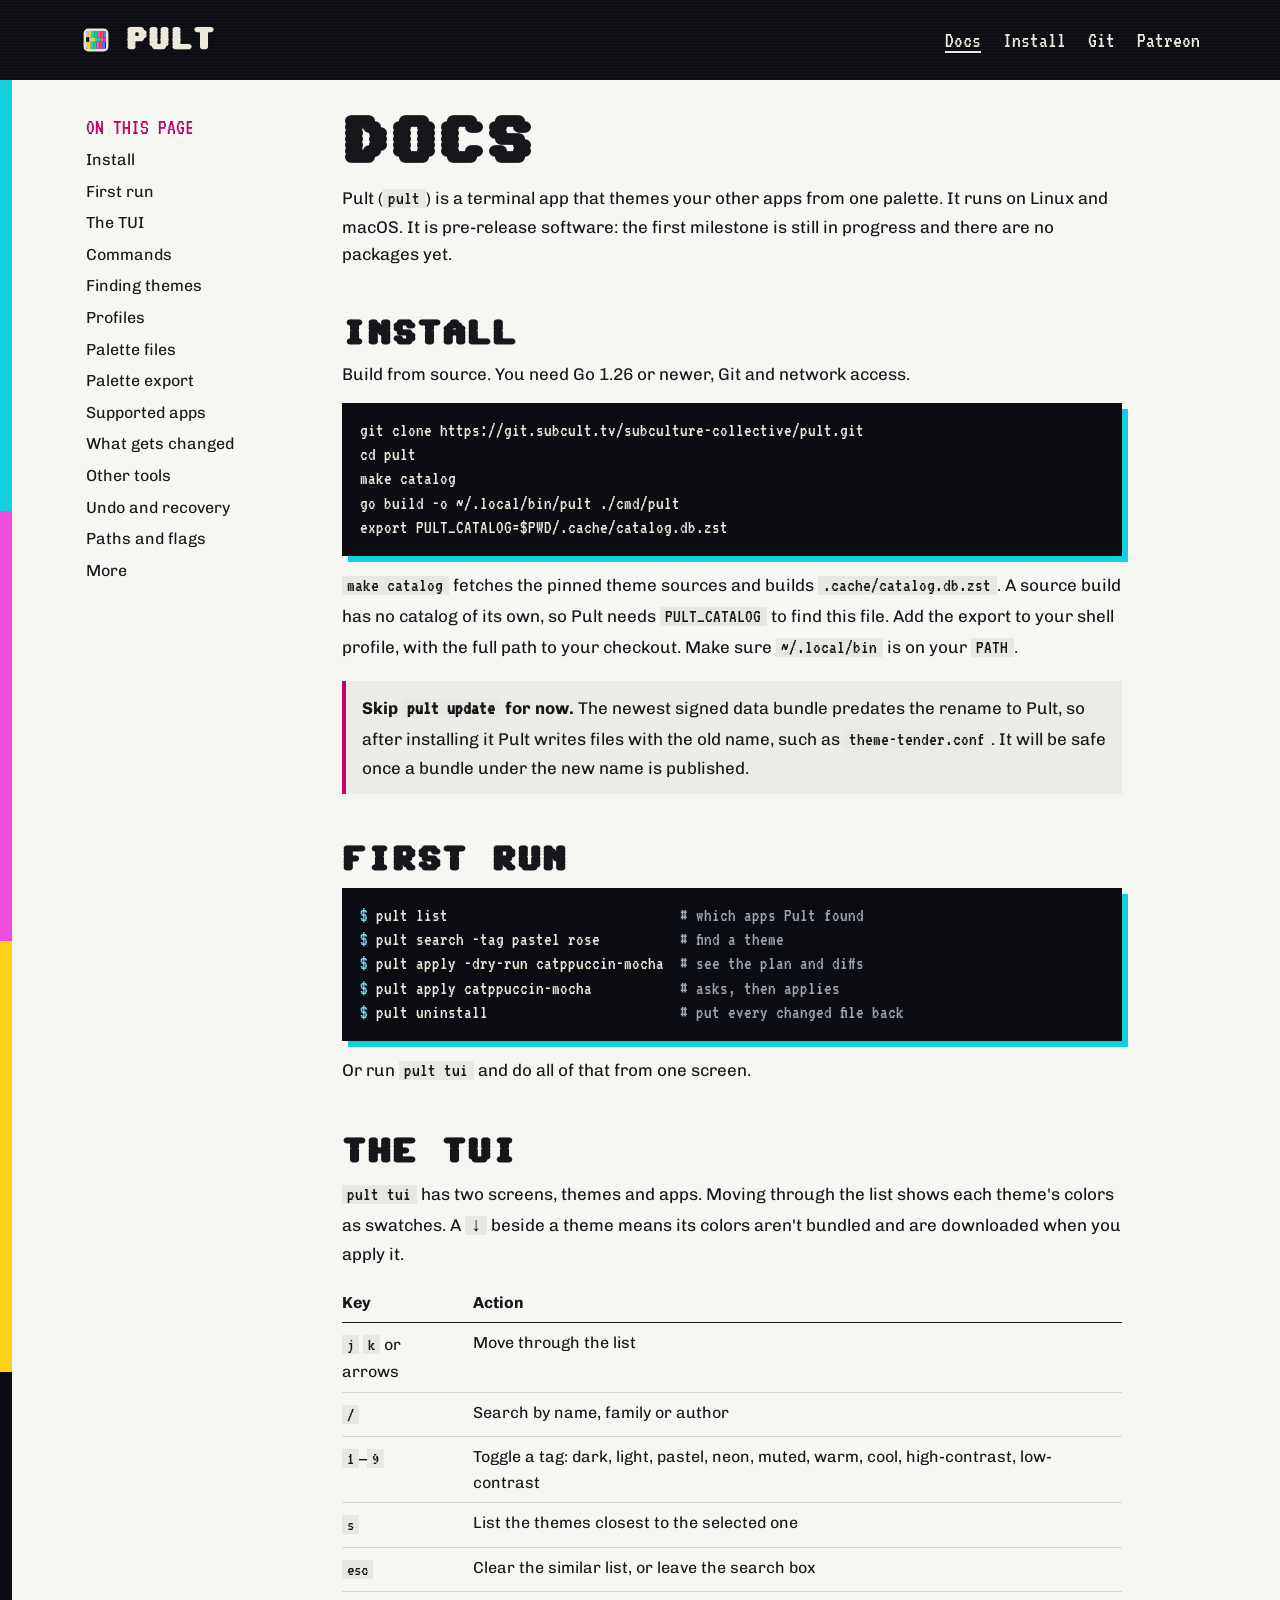
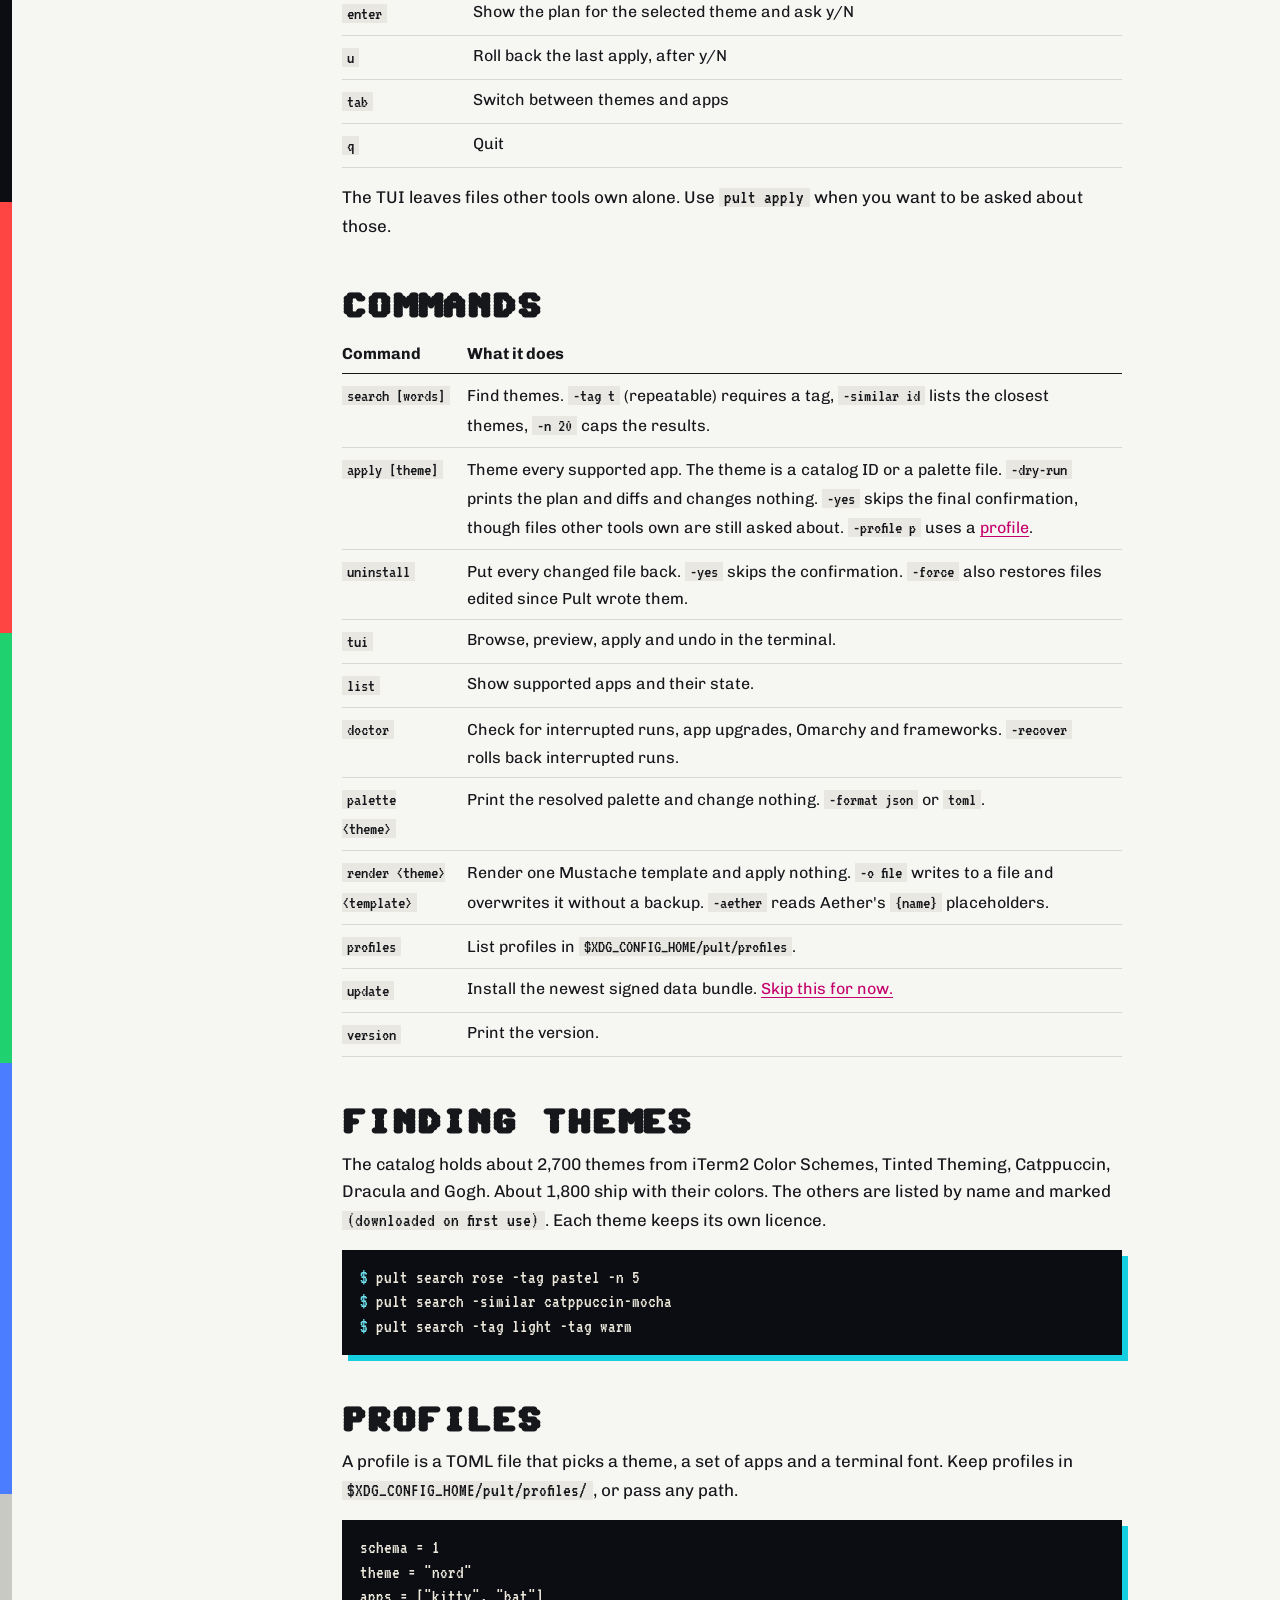
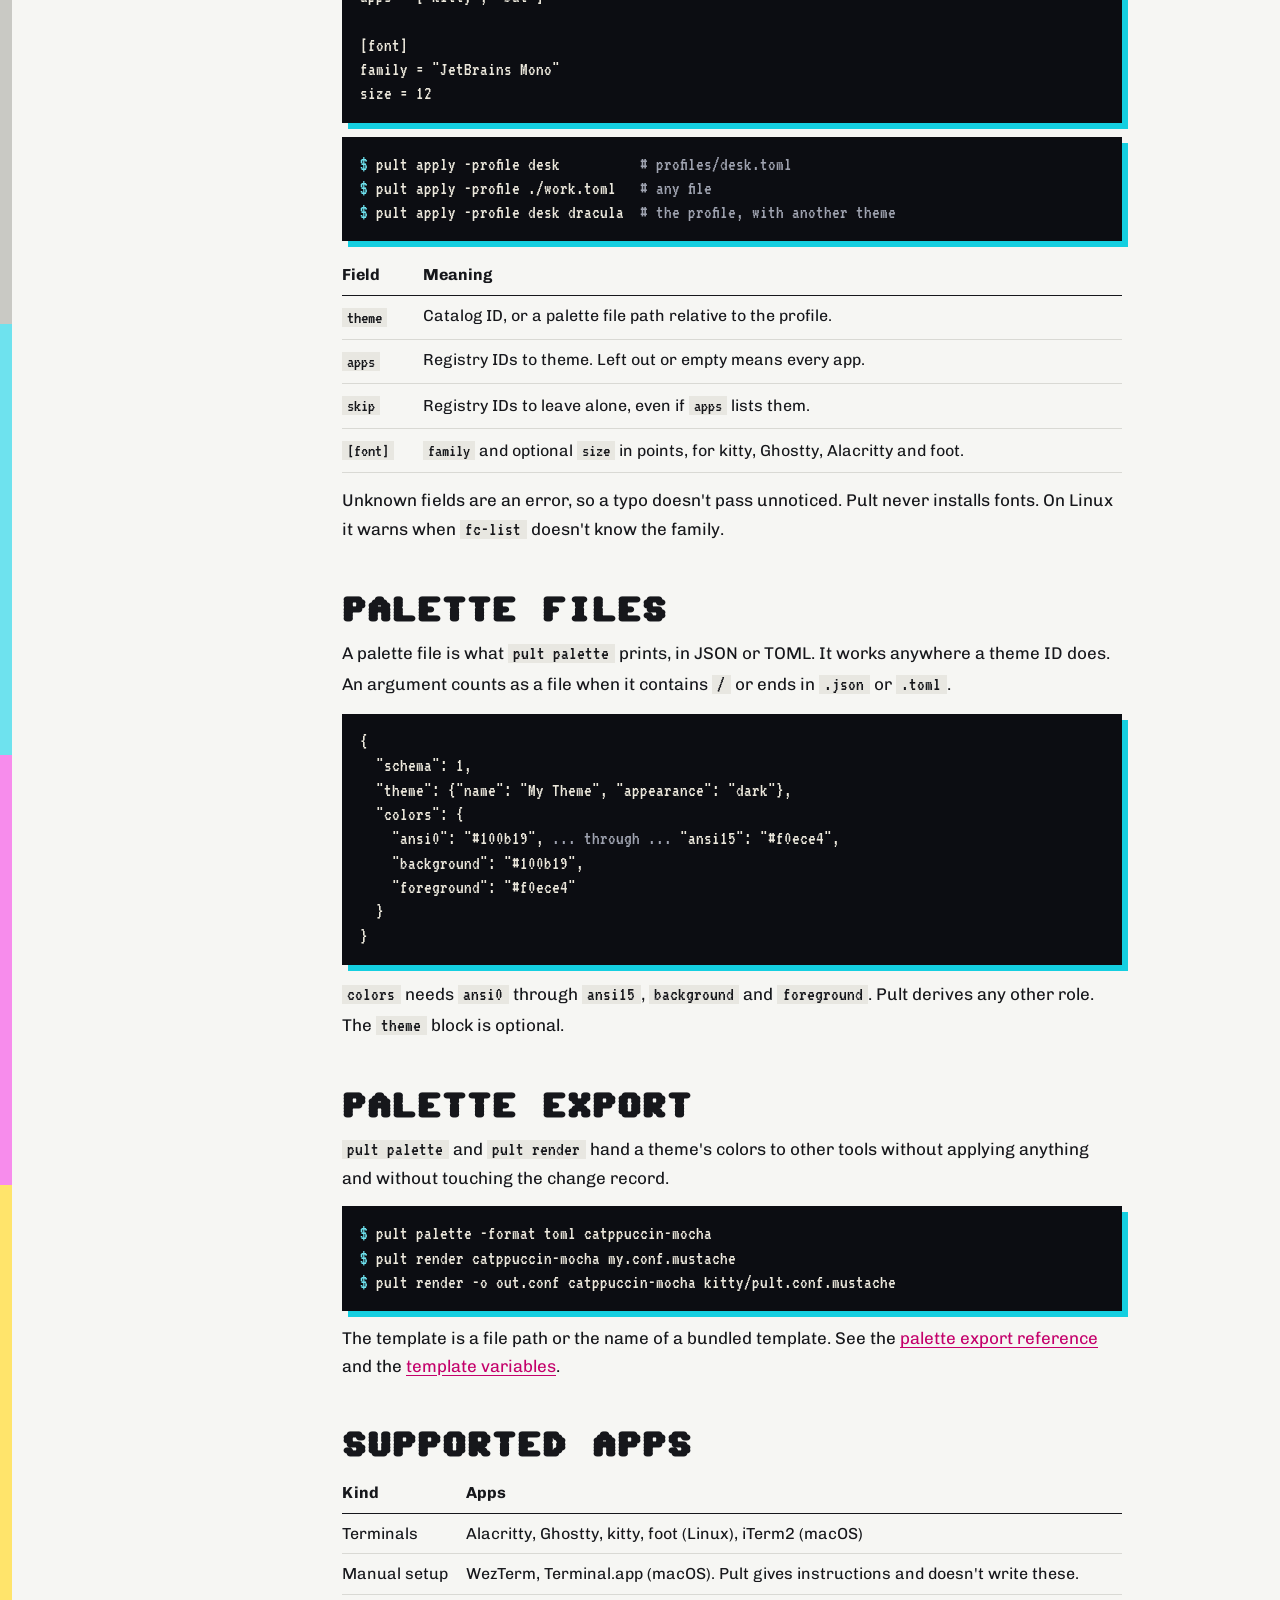
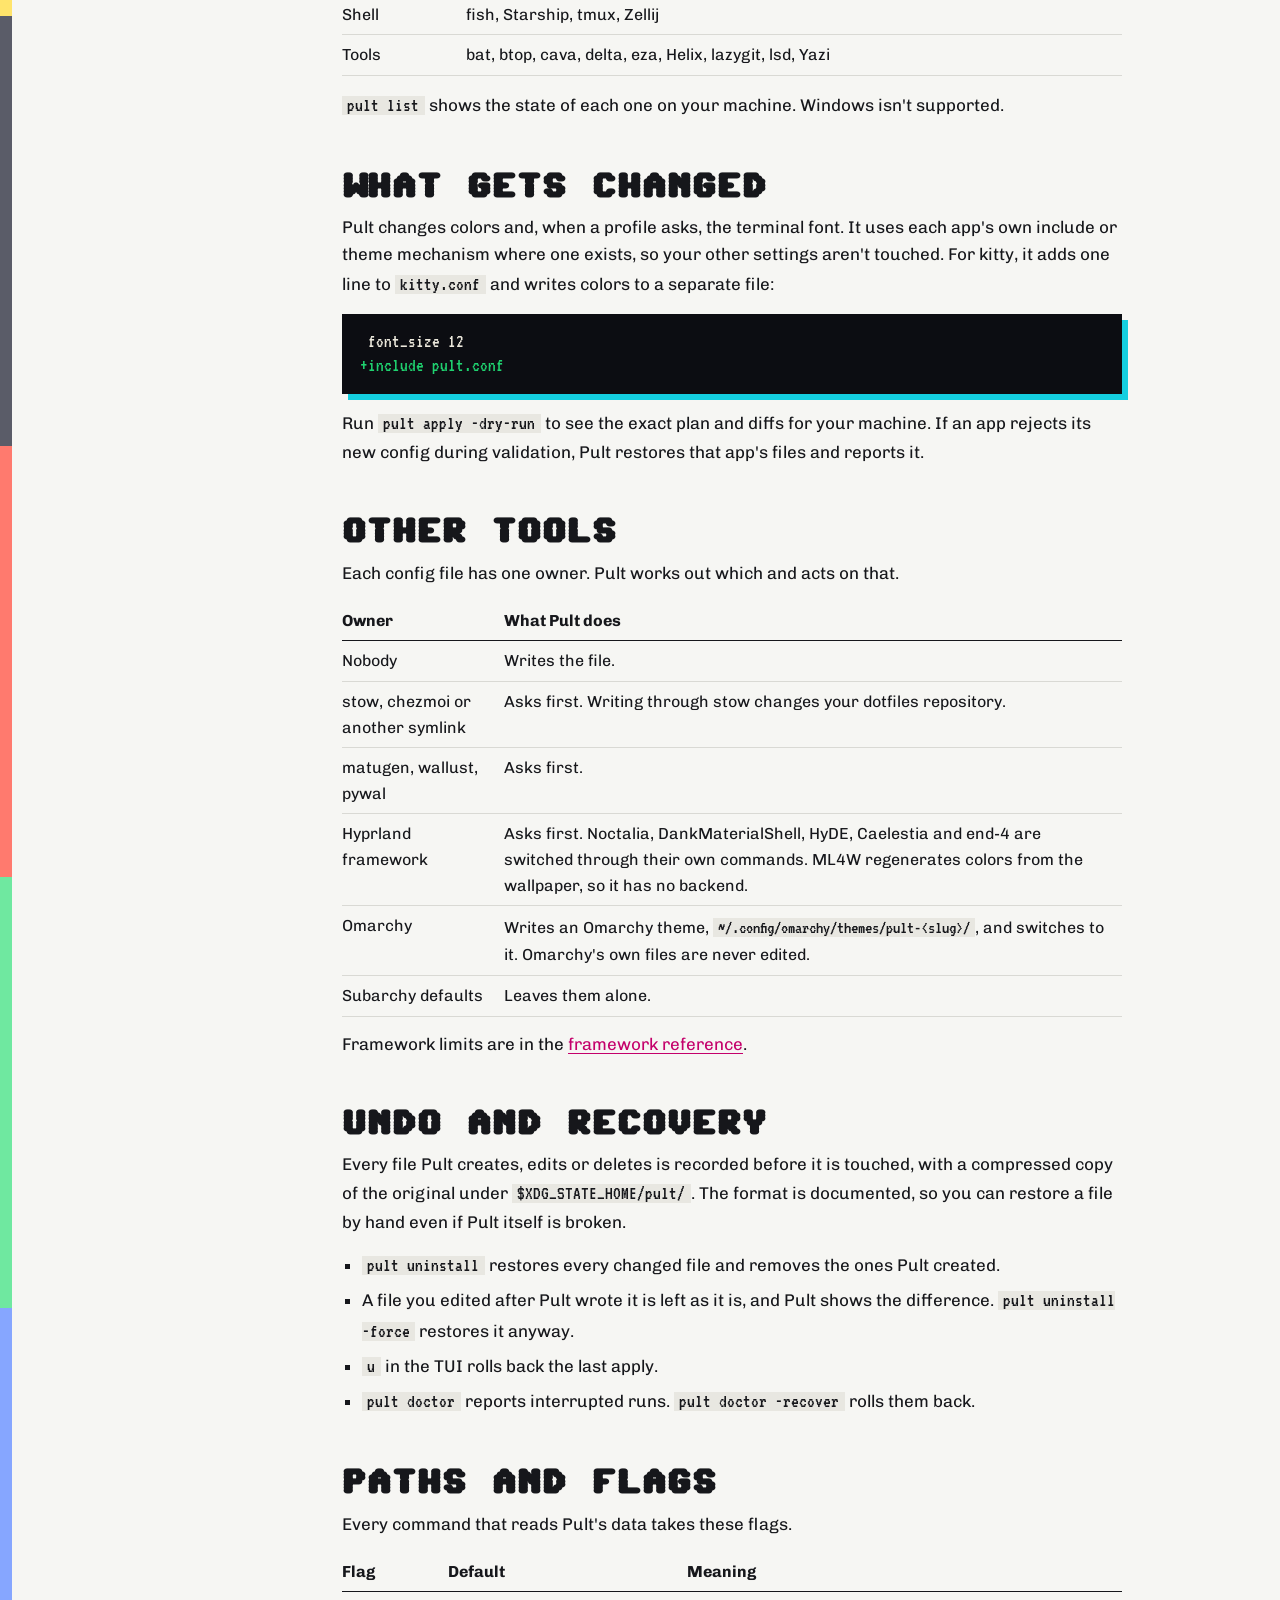
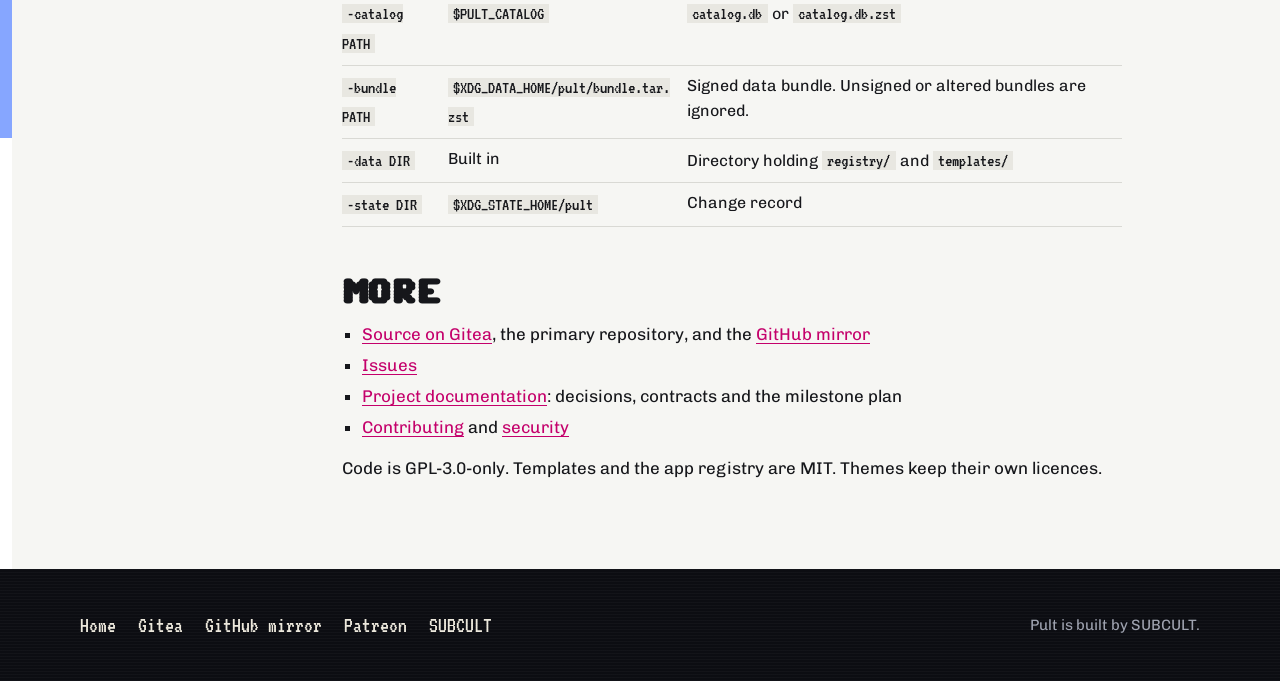
==== site/docs/index.html @ ca2406b7 "Add the Pult website: landing page and user docs Static HTML with no build step, matching the Subset" ====
<!doctype html>
<html lang="en">
<head>
<meta charset="utf-8">
<meta name="viewport" content="width=device-width, initial-scale=1">
<title>Pult docs</title>
<meta name="description" content="Install Pult, use the TUI and commands, write profiles and palette files, and undo every change.">
<link rel="canonical" href="https://pult.subcult.tv/docs/">
<meta property="og:type" content="website">
<meta property="og:title" content="Pult docs">
<meta property="og:description" content="Install Pult, use the TUI and commands, write profiles and palette files, and undo every change.">
<meta property="og:url" content="https://pult.subcult.tv/docs/">
<meta property="og:image" content="https://pult.subcult.tv/assets/og.png">
<link rel="icon" href="../assets/mark-primary.svg" type="image/svg+xml">
<link rel="stylesheet" href="../style.css">
</head>
<body>
<a class="skip" href="#main">Skip to content</a>

<div class="screen docs-bar">
  <header class="wrap bar">
    <a class="brand" href="../"><img src="../assets/mark-dark.svg" alt="" width="44" height="44">PULT</a>
    <nav class="nav" aria-label="Main">
      <a href="./" aria-current="page">Docs</a>
      <a href="../#install">Install</a>
      <a href="https://git.subcult.tv/subculture-collective/pult">Git</a>
      <a href="https://support.subcult.tv">Patreon</a>
    </nav>
  </header>
</div>

<div class="paper">
  <div class="strip" aria-hidden="true">
    <i style="background:var(--a6)"></i><i style="background:var(--a5)"></i><i style="background:var(--a3)"></i><i style="background:var(--a0)"></i><i style="background:var(--a1)"></i><i style="background:var(--a2)"></i><i style="background:var(--a4)"></i><i style="background:var(--a7)"></i><i style="background:var(--a14)"></i><i style="background:var(--a13)"></i><i style="background:var(--a11)"></i><i style="background:var(--a8)"></i><i style="background:var(--a9)"></i><i style="background:var(--a10)"></i><i style="background:var(--a12)"></i><i style="background:var(--a15)"></i>
  </div>

  <div class="wrap docs">
    <nav aria-label="On this page">
      <div>
        <h2>On this page</h2>
        <ul>
          <li><a href="#install">Install</a></li>
          <li><a href="#start">First run</a></li>
          <li><a href="#tui">The TUI</a></li>
          <li><a href="#commands">Commands</a></li>
          <li><a href="#themes">Finding themes</a></li>
          <li><a href="#profiles">Profiles</a></li>
          <li><a href="#palettes">Palette files</a></li>
          <li><a href="#export">Palette export</a></li>
          <li><a href="#apps">Supported apps</a></li>
          <li><a href="#changes">What gets changed</a></li>
          <li><a href="#owners">Other tools</a></li>
          <li><a href="#undo">Undo and recovery</a></li>
          <li><a href="#paths">Paths and flags</a></li>
          <li><a href="#more">More</a></li>
        </ul>
      </div>
    </nav>

    <main id="main" class="doc">
      <h1>Docs</h1>
      <p>Pult (<code>pult</code>) is a terminal app that themes your other apps from one palette. It runs on Linux and macOS. It is pre-release software: the first milestone is still in progress and there are no packages yet.</p>

      <section id="install">
        <h2>Install</h2>
        <p>Build from source. You need Go 1.26 or newer, Git and network access.</p>
<pre class="term" tabindex="0">git clone https://git.subcult.tv/subculture-collective/pult.git
cd pult
make catalog
go build -o ~/.local/bin/pult ./cmd/pult
export PULT_CATALOG=$PWD/.cache/catalog.db.zst</pre>
        <p><code>make catalog</code> fetches the pinned theme sources and builds <code>.cache/catalog.db.zst</code>. A source build has no catalog of its own, so Pult needs <code>PULT_CATALOG</code> to find this file. Add the export to your shell profile, with the full path to your checkout. Make sure <code>~/.local/bin</code> is on your <code>PATH</code>.</p>
        <p class="tip"><strong>Skip <code>pult update</code> for now.</strong> The newest signed data bundle predates the rename to Pult, so after installing it Pult writes files with the old name, such as <code>theme-tender.conf</code>. It will be safe once a bundle under the new name is published.</p>
      </section>

      <section id="start">
        <h2>First run</h2>
<pre class="term" tabindex="0"><span class="p">$</span> pult list                             <span class="dim"># which apps Pult found</span>
<span class="p">$</span> pult search -tag pastel rose          <span class="dim"># find a theme</span>
<span class="p">$</span> pult apply -dry-run catppuccin-mocha  <span class="dim"># see the plan and diffs</span>
<span class="p">$</span> pult apply catppuccin-mocha           <span class="dim"># asks, then applies</span>
<span class="p">$</span> pult uninstall                        <span class="dim"># put every changed file back</span></pre>
        <p>Or run <code>pult tui</code> and do all of that from one screen.</p>
      </section>

      <section id="tui">
        <h2>The TUI</h2>
        <p><code>pult tui</code> has two screens, themes and apps. Moving through the list shows each theme's colors as swatches. A <code>↓</code> beside a theme means its colors aren't bundled and are downloaded when you apply it.</p>
        <div class="table"><table>
          <thead><tr><th>Key</th><th>Action</th></tr></thead>
          <tbody>
            <tr><td><code>j</code> <code>k</code> or arrows</td><td>Move through the list</td></tr>
            <tr><td><code>/</code></td><td>Search by name, family or author</td></tr>
            <tr><td><code>1</code>–<code>9</code></td><td>Toggle a tag: dark, light, pastel, neon, muted, warm, cool, high-contrast, low-contrast</td></tr>
            <tr><td><code>s</code></td><td>List the themes closest to the selected one</td></tr>
            <tr><td><code>esc</code></td><td>Clear the similar list, or leave the search box</td></tr>
            <tr><td><code>enter</code></td><td>Show the plan for the selected theme and ask y/N</td></tr>
            <tr><td><code>u</code></td><td>Roll back the last apply, after y/N</td></tr>
            <tr><td><code>tab</code></td><td>Switch between themes and apps</td></tr>
            <tr><td><code>q</code></td><td>Quit</td></tr>
          </tbody>
        </table></div>
        <p>The TUI leaves files other tools own alone. Use <code>pult apply</code> when you want to be asked about those.</p>
      </section>

      <section id="commands">
        <h2>Commands</h2>
        <div class="table"><table>
          <thead><tr><th>Command</th><th>What it does</th></tr></thead>
          <tbody>
            <tr><td><code>search [words]</code></td><td>Find themes. <code>-tag t</code> (repeatable) requires a tag, <code>-similar id</code> lists the closest themes, <code>-n 20</code> caps the results.</td></tr>
            <tr><td><code>apply [theme]</code></td><td>Theme every supported app. The theme is a catalog ID or a palette file. <code>-dry-run</code> prints the plan and diffs and changes nothing. <code>-yes</code> skips the final confirmation, though files other tools own are still asked about. <code>-profile p</code> uses a <a href="#profiles">profile</a>.</td></tr>
            <tr><td><code>uninstall</code></td><td>Put every changed file back. <code>-yes</code> skips the confirmation. <code>-force</code> also restores files edited since Pult wrote them.</td></tr>
            <tr><td><code>tui</code></td><td>Browse, preview, apply and undo in the terminal.</td></tr>
            <tr><td><code>list</code></td><td>Show supported apps and their state.</td></tr>
            <tr><td><code>doctor</code></td><td>Check for interrupted runs, app upgrades, Omarchy and frameworks. <code>-recover</code> rolls back interrupted runs.</td></tr>
            <tr><td><code>palette &lt;theme&gt;</code></td><td>Print the resolved palette and change nothing. <code>-format json</code> or <code>toml</code>.</td></tr>
            <tr><td><code>render &lt;theme&gt; &lt;template&gt;</code></td><td>Render one Mustache template and apply nothing. <code>-o file</code> writes to a file and overwrites it without a backup. <code>-aether</code> reads Aether's <code>{name}</code> placeholders.</td></tr>
            <tr><td><code>profiles</code></td><td>List profiles in <code>$XDG_CONFIG_HOME/pult/profiles</code>.</td></tr>
            <tr><td><code>update</code></td><td>Install the newest signed data bundle. <a href="#install">Skip this for now.</a></td></tr>
            <tr><td><code>version</code></td><td>Print the version.</td></tr>
          </tbody>
        </table></div>
      </section>

      <section id="themes">
        <h2>Finding themes</h2>
        <p>The catalog holds about 2,700 themes from iTerm2 Color Schemes, Tinted Theming, Catppuccin, Dracula and Gogh. About 1,800 ship with their colors. The others are listed by name and marked <code>(downloaded on first use)</code>. Each theme keeps its own licence.</p>
<pre class="term" tabindex="0"><span class="p">$</span> pult search rose -tag pastel -n 5
<span class="p">$</span> pult search -similar catppuccin-mocha
<span class="p">$</span> pult search -tag light -tag warm</pre>
      </section>

      <section id="profiles">
        <h2>Profiles</h2>
        <p>A profile is a TOML file that picks a theme, a set of apps and a terminal font. Keep profiles in <code>$XDG_CONFIG_HOME/pult/profiles/</code>, or pass any path.</p>
<pre class="term" tabindex="0">schema = 1
theme = "nord"
apps = ["kitty", "bat"]

[font]
family = "JetBrains Mono"
size = 12</pre>
<pre class="term" tabindex="0"><span class="p">$</span> pult apply -profile desk          <span class="dim"># profiles/desk.toml</span>
<span class="p">$</span> pult apply -profile ./work.toml   <span class="dim"># any file</span>
<span class="p">$</span> pult apply -profile desk dracula  <span class="dim"># the profile, with another theme</span></pre>
        <div class="table"><table>
          <thead><tr><th>Field</th><th>Meaning</th></tr></thead>
          <tbody>
            <tr><td><code>theme</code></td><td>Catalog ID, or a palette file path relative to the profile.</td></tr>
            <tr><td><code>apps</code></td><td>Registry IDs to theme. Left out or empty means every app.</td></tr>
            <tr><td><code>skip</code></td><td>Registry IDs to leave alone, even if <code>apps</code> lists them.</td></tr>
            <tr><td><code>[font]</code></td><td><code>family</code> and optional <code>size</code> in points, for kitty, Ghostty, Alacritty and foot.</td></tr>
          </tbody>
        </table></div>
        <p>Unknown fields are an error, so a typo doesn't pass unnoticed. Pult never installs fonts. On Linux it warns when <code>fc-list</code> doesn't know the family.</p>
      </section>

      <section id="palettes">
        <h2>Palette files</h2>
        <p>A palette file is what <code>pult palette</code> prints, in JSON or TOML. It works anywhere a theme ID does. An argument counts as a file when it contains <code>/</code> or ends in <code>.json</code> or <code>.toml</code>.</p>
<pre class="term" tabindex="0">{
  "schema": 1,
  "theme": {"name": "My Theme", "appearance": "dark"},
  "colors": {
    "ansi0": "#100b19", <span class="dim">... through ...</span> "ansi15": "#f0ece4",
    "background": "#100b19",
    "foreground": "#f0ece4"
  }
}</pre>
        <p><code>colors</code> needs <code>ansi0</code> through <code>ansi15</code>, <code>background</code> and <code>foreground</code>. Pult derives any other role. The <code>theme</code> block is optional.</p>
      </section>

      <section id="export">
        <h2>Palette export</h2>
        <p><code>pult palette</code> and <code>pult render</code> hand a theme's colors to other tools without applying anything and without touching the change record.</p>
<pre class="term" tabindex="0"><span class="p">$</span> pult palette -format toml catppuccin-mocha
<span class="p">$</span> pult render catppuccin-mocha my.conf.mustache
<span class="p">$</span> pult render -o out.conf catppuccin-mocha kitty/pult.conf.mustache</pre>
        <p>The template is a file path or the name of a bundled template. See the <a href="https://git.subcult.tv/subculture-collective/pult/src/branch/main/docs/reference/palette-export.md">palette export reference</a> and the <a href="https://git.subcult.tv/subculture-collective/pult/src/branch/main/docs/reference/registry-schema.md#templates">template variables</a>.</p>
      </section>

      <section id="apps">
        <h2>Supported apps</h2>
        <div class="table"><table>
          <thead><tr><th>Kind</th><th>Apps</th></tr></thead>
          <tbody>
            <tr><td>Terminals</td><td>Alacritty, Ghostty, kitty, foot (Linux), iTerm2 (macOS)</td></tr>
            <tr><td>Manual setup</td><td>WezTerm, Terminal.app (macOS). Pult gives instructions and doesn't write these.</td></tr>
            <tr><td>Shell</td><td>fish, Starship, tmux, Zellij</td></tr>
            <tr><td>Tools</td><td>bat, btop, cava, delta, eza, Helix, lazygit, lsd, Yazi</td></tr>
          </tbody>
        </table></div>
        <p><code>pult list</code> shows the state of each one on your machine. Windows isn't supported.</p>
      </section>

      <section id="changes">
        <h2>What gets changed</h2>
        <p>Pult changes colors and, when a profile asks, the terminal font. It uses each app's own include or theme mechanism where one exists, so your other settings aren't touched. For kitty, it adds one line to <code>kitty.conf</code> and writes colors to a separate file:</p>
<pre class="term" tabindex="0"> font_size 12
<span class="add">+include pult.conf</span></pre>
        <p>Run <code>pult apply -dry-run</code> to see the exact plan and diffs for your machine. If an app rejects its new config during validation, Pult restores that app's files and reports it.</p>
      </section>

      <section id="owners">
        <h2>Other tools</h2>
        <p>Each config file has one owner. Pult works out which and acts on that.</p>
        <div class="table"><table>
          <thead><tr><th>Owner</th><th>What Pult does</th></tr></thead>
          <tbody>
            <tr><td>Nobody</td><td>Writes the file.</td></tr>
            <tr><td>stow, chezmoi or another symlink</td><td>Asks first. Writing through stow changes your dotfiles repository.</td></tr>
            <tr><td>matugen, wallust, pywal</td><td>Asks first.</td></tr>
            <tr><td>Hyprland framework</td><td>Asks first. Noctalia, DankMaterialShell, HyDE, Caelestia and end-4 are switched through their own commands. ML4W regenerates colors from the wallpaper, so it has no backend.</td></tr>
            <tr><td>Omarchy</td><td>Writes an Omarchy theme, <code>~/.config/omarchy/themes/pult-&lt;slug&gt;/</code>, and switches to it. Omarchy's own files are never edited.</td></tr>
            <tr><td>Subarchy defaults</td><td>Leaves them alone.</td></tr>
          </tbody>
        </table></div>
        <p>Framework limits are in the <a href="https://git.subcult.tv/subculture-collective/pult/src/branch/main/docs/reference/framework-backends.md">framework reference</a>.</p>
      </section>

      <section id="undo">
        <h2>Undo and recovery</h2>
        <p>Every file Pult creates, edits or deletes is recorded before it is touched, with a compressed copy of the original under <code>$XDG_STATE_HOME/pult/</code>. The format is documented, so you can restore a file by hand even if Pult itself is broken.</p>
        <ul class="list">
          <li><code>pult uninstall</code> restores every changed file and removes the ones Pult created.</li>
          <li>A file you edited after Pult wrote it is left as it is, and Pult shows the difference. <code>pult uninstall -force</code> restores it anyway.</li>
          <li><code>u</code> in the TUI rolls back the last apply.</li>
          <li><code>pult doctor</code> reports interrupted runs. <code>pult doctor -recover</code> rolls them back.</li>
        </ul>
      </section>

      <section id="paths">
        <h2>Paths and flags</h2>
        <p>Every command that reads Pult's data takes these flags.</p>
        <div class="table"><table>
          <thead><tr><th>Flag</th><th>Default</th><th>Meaning</th></tr></thead>
          <tbody>
            <tr><td><code>-catalog PATH</code></td><td><code>$PULT_CATALOG</code></td><td><code>catalog.db</code> or <code>catalog.db.zst</code></td></tr>
            <tr><td><code>-bundle PATH</code></td><td><code>$XDG_DATA_HOME/pult/bundle.tar.zst</code></td><td>Signed data bundle. Unsigned or altered bundles are ignored.</td></tr>
            <tr><td><code>-data DIR</code></td><td>Built in</td><td>Directory holding <code>registry/</code> and <code>templates/</code></td></tr>
            <tr><td><code>-state DIR</code></td><td><code>$XDG_STATE_HOME/pult</code></td><td>Change record</td></tr>
          </tbody>
        </table></div>
      </section>

      <section id="more">
        <h2>More</h2>
        <ul class="list">
          <li><a href="https://git.subcult.tv/subculture-collective/pult">Source on Gitea</a>, the primary repository, and the <a href="https://github.com/subculture-collective/pult">GitHub mirror</a></li>
          <li><a href="https://git.subcult.tv/subculture-collective/pult/issues">Issues</a></li>
          <li><a href="https://git.subcult.tv/subculture-collective/pult/src/branch/main/docs/README.md">Project documentation</a>: decisions, contracts and the milestone plan</li>
          <li><a href="https://git.subcult.tv/subculture-collective/pult/src/branch/main/CONTRIBUTING.md">Contributing</a> and <a href="https://git.subcult.tv/subculture-collective/pult/src/branch/main/SECURITY.md">security</a></li>
        </ul>
        <p>Code is GPL-3.0-only. Templates and the app registry are MIT. Themes keep their own licences.</p>
      </section>
    </main>
  </div>
</div>

<footer class="screen foot">
  <div class="wrap">
    <nav class="links" aria-label="Footer">
      <a href="../">Home</a>
      <a href="https://git.subcult.tv/subculture-collective/pult">Gitea</a>
      <a href="https://github.com/subculture-collective/pult">GitHub mirror</a>
      <a href="https://support.subcult.tv">Patreon</a>
      <a href="https://subcult.tv">SUBCULT</a>
    </nav>
    <small>Pult is built by SUBCULT.</small>
  </div>
</footer>
</body>
</html>
---- site/style.css ----
/* Pult site. Two surfaces from the brand guide: the VHS layer on screen black
   and Proof Terminal on paper. --a0..--a15 hold the palette on air; the rest of
   the frame stays neutral. Default palette: the house theme ch16. */

@font-face { font-family: "Sixtyfour Scan"; src: url(fonts/sixtyfour-scan.woff2) format("woff2"); font-display: swap; }
@font-face { font-family: "Sixtyfour"; src: url(fonts/sixtyfour.woff2) format("woff2"); font-display: swap; }
@font-face { font-family: "VT323"; src: url(fonts/vt323.woff2) format("woff2"); font-display: swap; }
@font-face { font-family: "Chivo"; font-weight: 400; src: url(fonts/chivo-400.woff2) format("woff2"); font-display: swap; }
@font-face { font-family: "Chivo"; font-weight: 700; src: url(fonts/chivo-700.woff2) format("woff2"); font-display: swap; }

:root {
  --paper: #f6f6f3;
  --ink: #16171b;
  --screen: #0c0d12;
  --phosphor: #ece8dc;
  --osd: #9fa3b0;
  --graphite: #5c5e66;
  --rule: #d9d9d4;
  --magenta: #c4006b;
  --tint: #6ee2ee;
  --ok: #1fd16f;
  --flag: #ffe46b;

  --bg: #0c0d12;
  --fg: #ece8dc;
  --a0: #0c0d12; --a1: #ff4444; --a2: #1fd16f; --a3: #ffd21a;
  --a4: #4a7dff; --a5: #f04de0; --a6: #14cfe0; --a7: #c9c9c4;
  --a8: #5a5c68; --a9: #ff7a6e; --a10: #6fe8a0; --a11: #ffe46b;
  --a12: #86a6ff; --a13: #f78cec; --a14: #6ee2ee; --a15: #ffffff;

  --gutter: clamp(16px, 4vw, 40px);
  --wrap: 1200px;
  --display: "Sixtyfour", "VT323", ui-monospace, monospace;
  --scan: "Sixtyfour Scan", "Sixtyfour", "VT323", ui-monospace, monospace;
  --term: "VT323", ui-monospace, "Cascadia Mono", monospace;
  --body: "Chivo", system-ui, sans-serif;
}

*, *::before, *::after { box-sizing: border-box; }
html { -webkit-text-size-adjust: 100%; scroll-behavior: smooth; scroll-padding-top: 24px; }
body { margin: 0; background: var(--paper); color: var(--ink); font: 400 17px/1.6 var(--body); }
img, svg { display: block; max-width: 100%; }
a { color: inherit; }
h1, h2, h3, p, ul, ol, pre, figure { margin: 0; }
ul, ol { padding: 0; list-style: none; }
code { font-family: var(--term); font-size: 1.14em; }
:focus-visible { outline: 3px solid var(--magenta); outline-offset: 2px; }
.screen :focus-visible { outline-color: var(--flag); }
.wrap { max-width: var(--wrap); margin-inline: auto; padding-inline: var(--gutter); }
.skip { position: absolute; left: 8px; top: -60px; z-index: 10; padding: 10px 14px; background: var(--ink); color: var(--paper); }
.skip:focus { top: 8px; }

/* Screen surface */
.screen { position: relative; background: var(--screen); color: var(--phosphor); }
.screen::after {
  content: ""; position: absolute; inset: 0; pointer-events: none;
  background: repeating-linear-gradient(0deg, rgb(255 255 255 / .028) 0 1px, transparent 1px 3px);
}

/* Header */
.bar { position: relative; z-index: 2; display: flex; flex-wrap: wrap; align-items: center; justify-content: space-between; gap: 6px 24px; padding-block: 18px; }
.brand { display: inline-flex; align-items: center; gap: 8px; text-decoration: none; font: 22px/1 var(--display); letter-spacing: .02em; }
.brand img { width: 44px; height: 44px; margin: -6px 0 -6px -6px; }
.nav { display: flex; flex-wrap: wrap; gap: 0 22px; font: 22px/1 var(--term); }
.nav a { display: inline-block; padding: 11px 0; text-decoration: none; }
.nav a:hover, .nav a[aria-current] { text-decoration: underline; text-underline-offset: 4px; }

/* Hero */
.osd { display: flex; justify-content: space-between; gap: 16px; font: 24px/1 var(--term); color: var(--osd); }
.osd b { font-weight: 400; color: var(--phosphor); }
.play { display: inline-block; width: .55em; height: .7em; margin-left: .35em; background: currentColor; clip-path: polygon(0 0, 100% 50%, 0 100%); }
.hero { position: relative; z-index: 1; padding-block: clamp(20px, 5vw, 56px) clamp(28px, 5vw, 52px); }
.hero h1 {
  margin-block: clamp(20px, 3.4vw, 38px);
  font: 400 min(calc((100vw - 2 * var(--gutter)) / 11.4), 100px)/1.14 var(--scan);
  text-shadow: -.022em 0 rgb(255 68 68 / .6), .022em 0 rgb(20 207 224 / .6);
}
.hero h1 span { display: block; white-space: nowrap; }
.hero h1, .screen h2, .paper h2, .doc h1, .doc h2, .nosignal h1 { text-transform: uppercase; }
.hero-foot { display: grid; gap: 22px 56px; align-items: end; }
.lede { max-width: 42em; font-size: clamp(18px, 1.5vw, 20px); line-height: 1.55; }
.lede code { color: var(--tint); }
.actions { display: flex; flex-wrap: wrap; gap: 12px; }
.btn { display: inline-flex; align-items: center; min-height: 48px; padding: 8px 20px; border: 2px solid currentColor; font: 24px/1 var(--term); text-decoration: none; }
.btn.fill { background: var(--phosphor); border-color: var(--phosphor); color: var(--screen); }
.btn:hover { background: var(--phosphor); border-color: var(--phosphor); color: var(--screen); }
.btn.fill:hover { background: transparent; color: var(--phosphor); }
@media (min-width: 900px) { .hero-foot { grid-template-columns: 1fr auto; } }

/* Tracking band: the mark at full bleed, driven by the palette on air */
.band { position: relative; display: grid; grid-template-rows: 14fr 10fr 16fr; height: clamp(84px, 13vw, 168px); overflow: hidden; background: var(--bg); transition: background .2s; }
.band > div { display: grid; grid-template-columns: repeat(7, 1fr); }
.band > div:nth-child(2) { transform: translateX(15.9%); }
.band > div:nth-child(3) { transform: translateX(-4.5%); width: 110%; }
.band i { display: block; transition: background .2s; }
.band i:nth-child(1) { background: var(--a7); }
.band i:nth-child(2) { background: var(--a3); }
.band i:nth-child(3) { background: var(--a6); }
.band i:nth-child(4) { background: var(--a2); }
.band i:nth-child(5) { background: var(--a5); }
.band i:nth-child(6) { background: var(--a1); }
.band i:nth-child(7) { background: var(--a4); }
.band.slip > div:nth-child(2) { animation: slip .36s steps(4) both; }
@keyframes slip { 0% { transform: translateX(-22%); } 40% { transform: translateX(31%); } 70% { transform: translateX(6%); } 100% { transform: translateX(15.9%); } }

/* Demo */
.demo { position: relative; z-index: 1; padding-block: clamp(44px, 7vw, 80px); }
.demo-head { display: grid; gap: 14px 56px; margin-bottom: 26px; }
.screen h2, .paper h2 { font-weight: 400; line-height: 1.2; }
.screen h2 { font-family: var(--scan); font-size: clamp(21px, 3vw, 34px); text-shadow: -.02em 0 rgb(255 68 68 / .55), .02em 0 rgb(20 207 224 / .55); }
.demo-head p { max-width: 46em; color: var(--phosphor); }
.demo-head code { color: var(--tint); }
.set { display: grid; gap: 14px; }
.tui, .pane { font: 20px/1.2 var(--term); }
.tui { padding: 14px 16px; border: 1px solid #2a2c35; background: #000; min-width: 0; }
.tui-top b { font-weight: 400; }
.tui-top u { text-underline-offset: 3px; }
.faint { opacity: .62; }
.tui-help { margin-bottom: 12px; }
.rows { outline-offset: 3px; }
.rows li { display: grid; grid-template-columns: 2ch 20ch 20ch minmax(0, 1fr); gap: 0 2ch; padding: 2px 4px; cursor: pointer; }
.rows li:hover { background: #1b1c22; }
.rows li[aria-selected="true"] { background: var(--phosphor); color: #000; }
.rows span { overflow: hidden; text-overflow: ellipsis; white-space: nowrap; }
.swatches { display: grid; grid-template-columns: repeat(8, minmax(0, 40px)); margin-top: 14px; }
.swatches i { height: 20px; }
.panes { display: grid; gap: 10px; min-width: 0; }
.pane { padding: 12px 14px; min-width: 0; overflow: hidden; background: var(--bg); color: var(--fg); transition: background .2s, color .2s; }
.pane h3 { margin-bottom: 6px; font: inherit; opacity: .7; }
.pane pre { font: inherit; white-space: pre-wrap; overflow-wrap: anywhere; }
.meter { display: grid; grid-template-columns: 5ch 1fr 5ch; gap: 1ch; align-items: center; }
.meter div { display: flex; gap: 2px; height: 12px; }
.meter i { flex: 1; background: var(--a8); opacity: .35; }
.meter i.on { opacity: 1; background: var(--a2); }
.meter i.mid { opacity: 1; background: var(--a3); }
.meter i.hot { opacity: 1; background: var(--a1); }
.a1 { color: var(--a1); } .a2 { color: var(--a2); } .a3 { color: var(--a3); } .a4 { color: var(--a4); } .a5 { color: var(--a5); } .a6 { color: var(--a6); }

.remote { display: none; gap: 8px; }
.js .remote { display: grid; grid-template-columns: repeat(4, 1fr); }
.remote button { min-height: 48px; padding: 6px; border: 1px solid #4a4c57; background: #17181e; color: var(--phosphor); font: 22px/1 var(--term); cursor: pointer; }
.remote button:hover { background: #262833; }
.remote button:active { background: var(--phosphor); color: #000; }
.status { min-height: 1.3em; margin-top: 12px; font: 24px/1.2 var(--term); color: var(--flag); }
@media (min-width: 900px) {
  .demo-head { grid-template-columns: auto 1fr; align-items: start; }
  .set { grid-template-columns: minmax(0, 1.5fr) minmax(0, 1fr) 92px; }
  .js .remote { grid-template-columns: 1fr; align-content: start; }
}
@media (max-width: 899px) {
  .term.has-copy { padding-top: 50px; }
  .rows li { grid-template-columns: 2ch 20ch minmax(0, 1fr); }
  .rows span:last-child { display: none; }
  .tui-help { display: none; }
}

/* Paper surface */
.paper { position: relative; padding-left: 12px; }
.strip { position: absolute; inset: 0 auto 0 0; width: 12px; display: grid; }
.strip i { display: block; transition: background .2s; }
.paper h2 { font-family: var(--display); font-size: clamp(21px, 2.8vw, 32px); margin-bottom: 18px; }
.block { padding-block: clamp(40px, 6vw, 72px); border-bottom: 1px solid var(--rule); }
.block:last-child { border-bottom: 0; }
.muted { color: var(--graphite); }
.steps { display: grid; gap: 30px 56px; align-items: start; }
.steps ol { display: grid; gap: 22px; counter-reset: s; }
.steps li { counter-increment: s; display: grid; grid-template-columns: 3.2ch 1fr; gap: 0 12px; }
.steps li::before { content: counter(s, decimal-leading-zero); font: 26px/1.1 var(--term); color: var(--magenta); }
.steps h3 { font: 700 18px/1.3 var(--body); }
.steps code.cmd { display: inline-block; margin-block: 2px 4px; }
.steps p, .steps code.cmd { grid-column: 2; }
.term { position: relative; min-width: 0; padding: 16px 18px; background: var(--screen); color: var(--phosphor); font: 19px/1.28 var(--term); overflow-x: auto; box-shadow: 6px 6px 0 var(--a6); transition: box-shadow .2s; }
.term .p { color: var(--tint); }
.term .add { color: var(--ok); }
.term .dim { color: var(--osd); }
.copy { position: absolute; top: 8px; right: 8px; min-height: 36px; padding: 2px 10px; border: 1px solid var(--osd); background: var(--screen); color: var(--phosphor); font: 19px/1 var(--term); cursor: pointer; }
.copy:hover { background: var(--phosphor); color: var(--screen); }
.columns { display: grid; gap: 34px 56px; }
.columns h3 { font: 700 18px/1.3 var(--body); margin-bottom: 8px; }
.apps { display: grid; gap: 10px; }
.apps dt { font: 22px/1.1 var(--term); color: var(--magenta); }
.apps dd { margin: 0 0 8px; }
.note { max-width: 46em; }
.note strong { font-weight: 700; }
.tip { margin-top: 18px; padding: 12px 16px; border-left: 4px solid var(--magenta); background: #ecebe6; }
.support { display: grid; gap: 18px 56px; align-items: center; }
.support h2 { margin-bottom: 8px; }
.btn.ink { border-color: var(--ink); background: var(--ink); color: var(--paper); justify-self: start; }
.btn.ink:hover { background: var(--magenta); border-color: var(--magenta); color: #fff; }
@media (min-width: 900px) {
  .steps { grid-template-columns: minmax(0, 1fr) minmax(0, 1.2fr); }
  .columns { grid-template-columns: repeat(3, minmax(0, 1fr)); }
  .support { grid-template-columns: 1fr auto; }
}

/* Footer */
.foot { position: relative; padding-block: 34px; font-size: 16px; }
.foot .wrap { position: relative; z-index: 1; display: grid; gap: 18px 40px; }
.foot .links { display: flex; flex-wrap: wrap; gap: 0 22px; font: 22px/1 var(--term); }
.foot .links a { display: inline-block; padding: 11px 0; text-decoration: none; }
.foot .links a:hover { text-decoration: underline; text-underline-offset: 4px; }
.foot small { font-size: 15px; color: var(--osd); }
@media (min-width: 900px) { .foot .wrap { grid-template-columns: 1fr auto; align-items: center; } }

/* Docs */
.docs-bar { background: var(--screen); color: var(--phosphor); }
.docs { display: grid; gap: 8px 56px; padding-block: 36px 72px; }
.docs nav { font-size: 16px; }
.docs nav h2 { margin: 0 0 6px; font: 22px/1 var(--term); color: var(--magenta); }
.docs nav ul { display: flex; flex-wrap: wrap; gap: 0 18px; }
.docs nav a { display: inline-block; padding: 7px 0; text-decoration: none; }
.docs nav a:hover { color: var(--magenta); text-decoration: underline; }
.doc { min-width: 0; max-width: 780px; }
.doc h1 { font: 400 clamp(30px, 5vw, 48px)/1.1 var(--display); margin-bottom: 14px; }
.doc section { padding-top: 36px; }
.doc h2 { font-family: var(--display); font-size: clamp(20px, 2.4vw, 25px); font-weight: 400; line-height: 1.25; margin-bottom: 12px; }
.doc h3 { font: 700 18px/1.3 var(--body); margin: 24px 0 6px; }
.doc p, .doc ul.list, .doc .term, .doc .table { margin-bottom: 14px; }
.doc ul.list { list-style: square; padding-left: 20px; }
.doc ul.list li { margin-bottom: 4px; }
.doc :not(pre) > code, .doc td code { padding: 0 .28em; background: #e8e7e1; overflow-wrap: anywhere; }
.doc a { color: var(--magenta); text-underline-offset: 3px; }
.table { overflow-x: auto; }
table { width: 100%; border-collapse: collapse; font-size: 16px; }
th, td { padding: 7px 12px 7px 0; border-bottom: 1px solid var(--rule); text-align: left; vertical-align: top; }
th { font-weight: 700; border-bottom-color: var(--ink); }
@media (min-width: 900px) {
  .docs { grid-template-columns: 200px minmax(0, 1fr); }
  .docs nav > div { position: sticky; top: 24px; }
  .docs nav ul { display: block; }
  .docs nav a { padding: 3px 0; }
}

/* No signal */
.nosignal { display: grid; min-height: 100vh; align-content: center; gap: 18px; padding: var(--gutter); text-align: center; justify-items: center; }
.nosignal h1 { position: relative; z-index: 1; font: 400 clamp(30px, 8vw, 72px)/1.1 var(--scan); }
.nosignal p, .nosignal .actions { position: relative; z-index: 1; }

@media (prefers-reduced-motion: reduce) {
  html { scroll-behavior: auto; }
  * { transition: none !important; animation: none !important; }
}
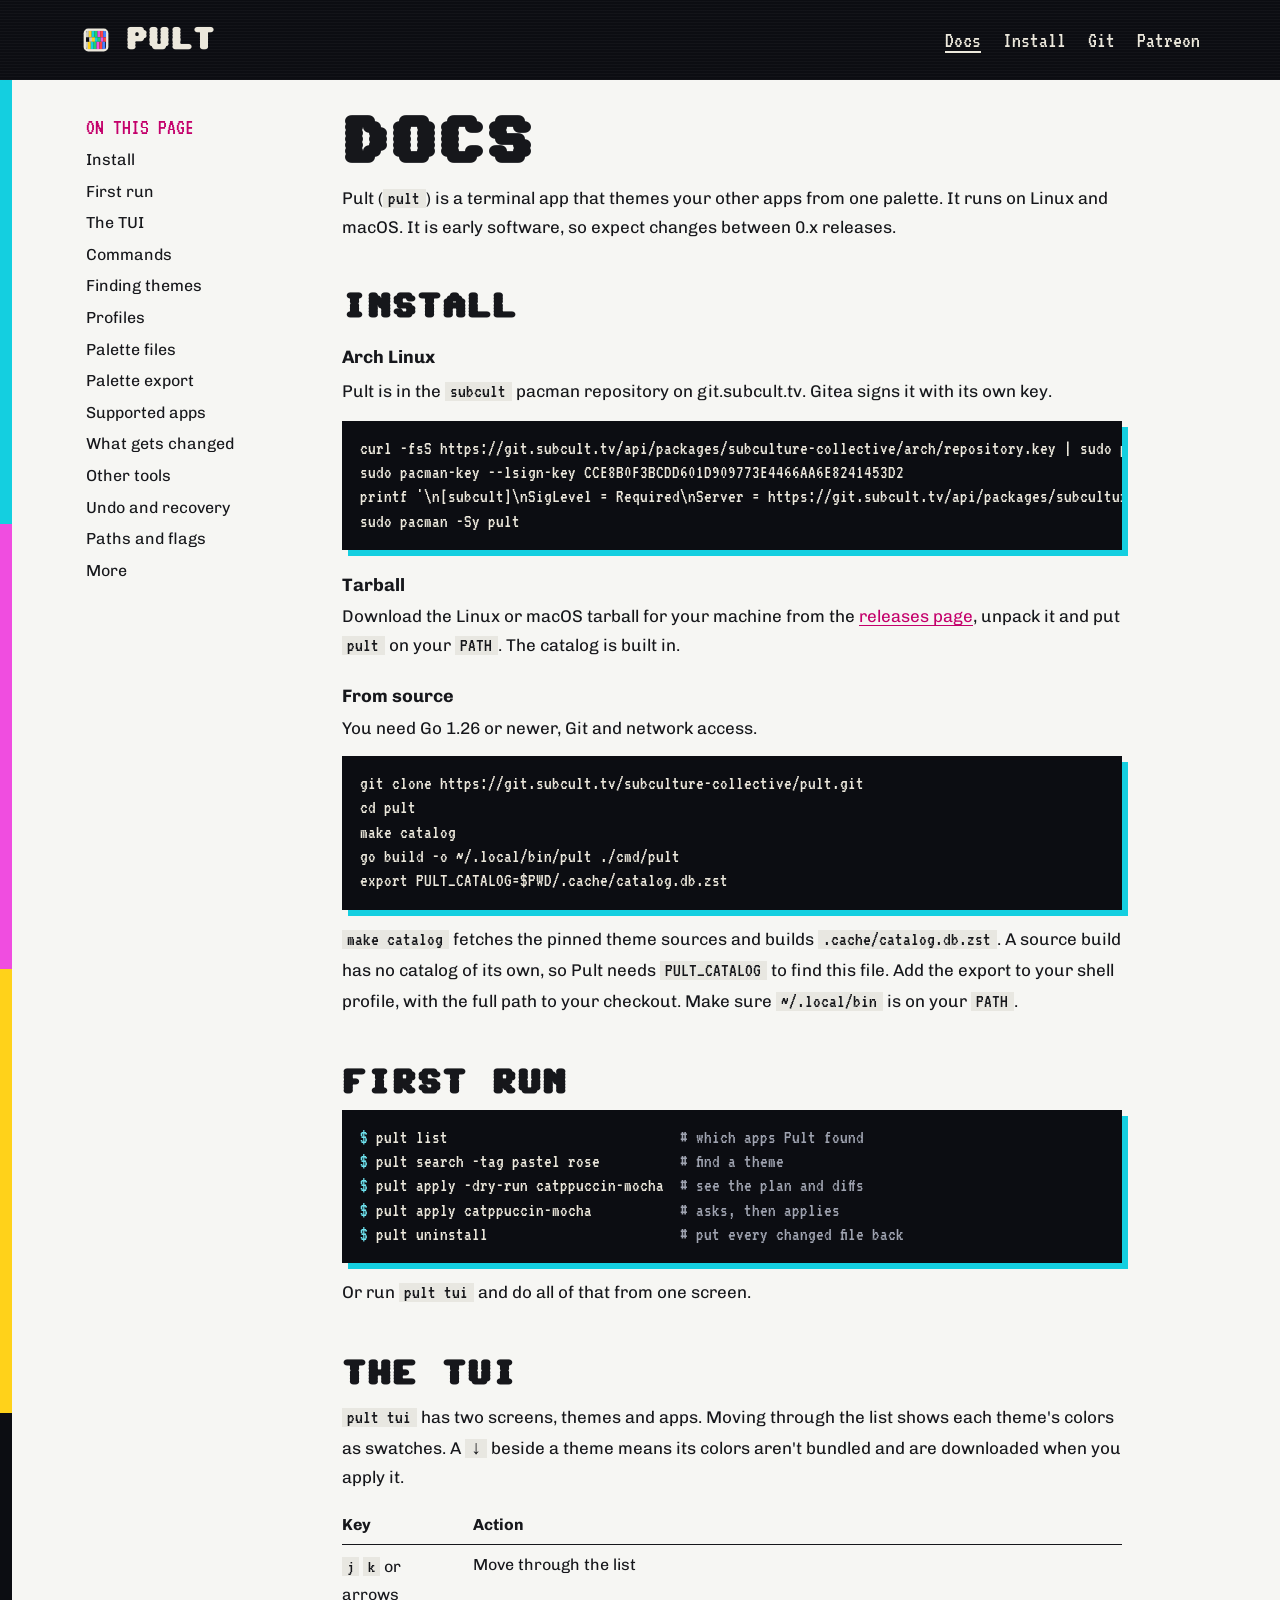
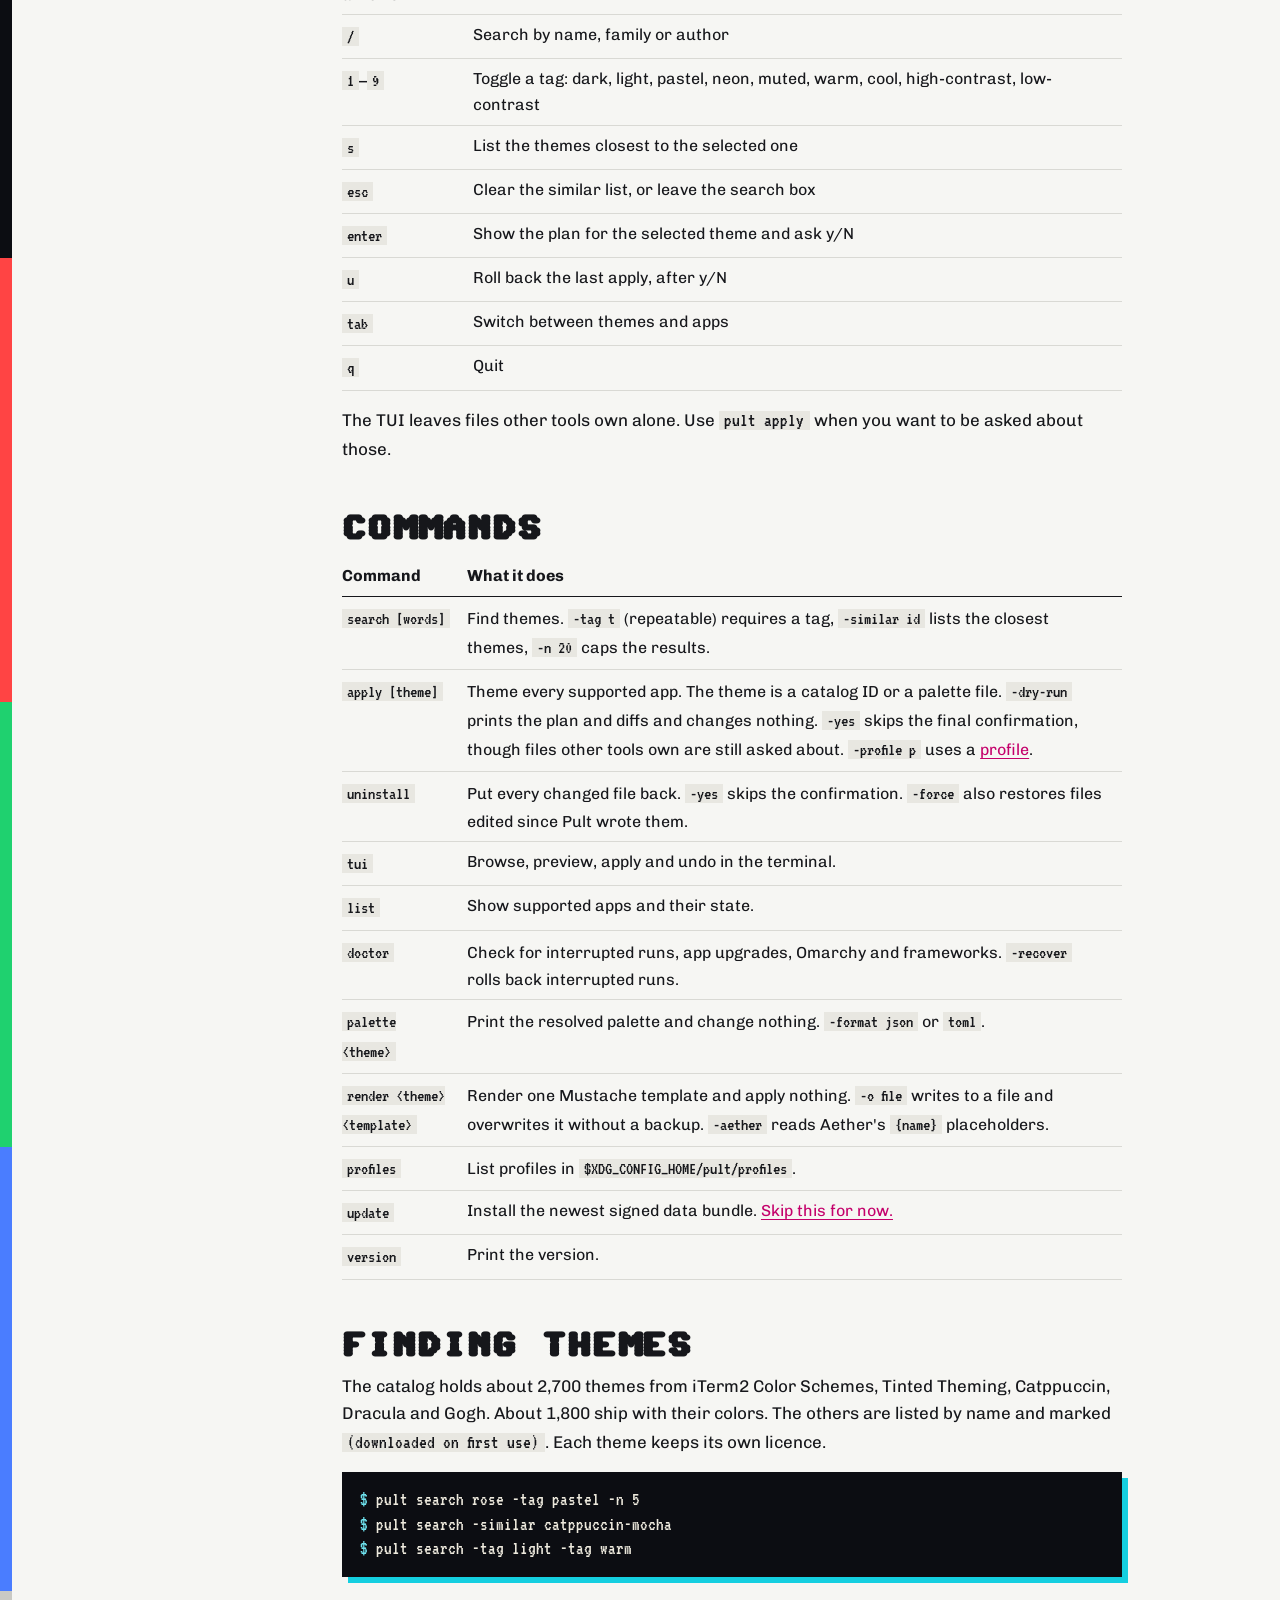
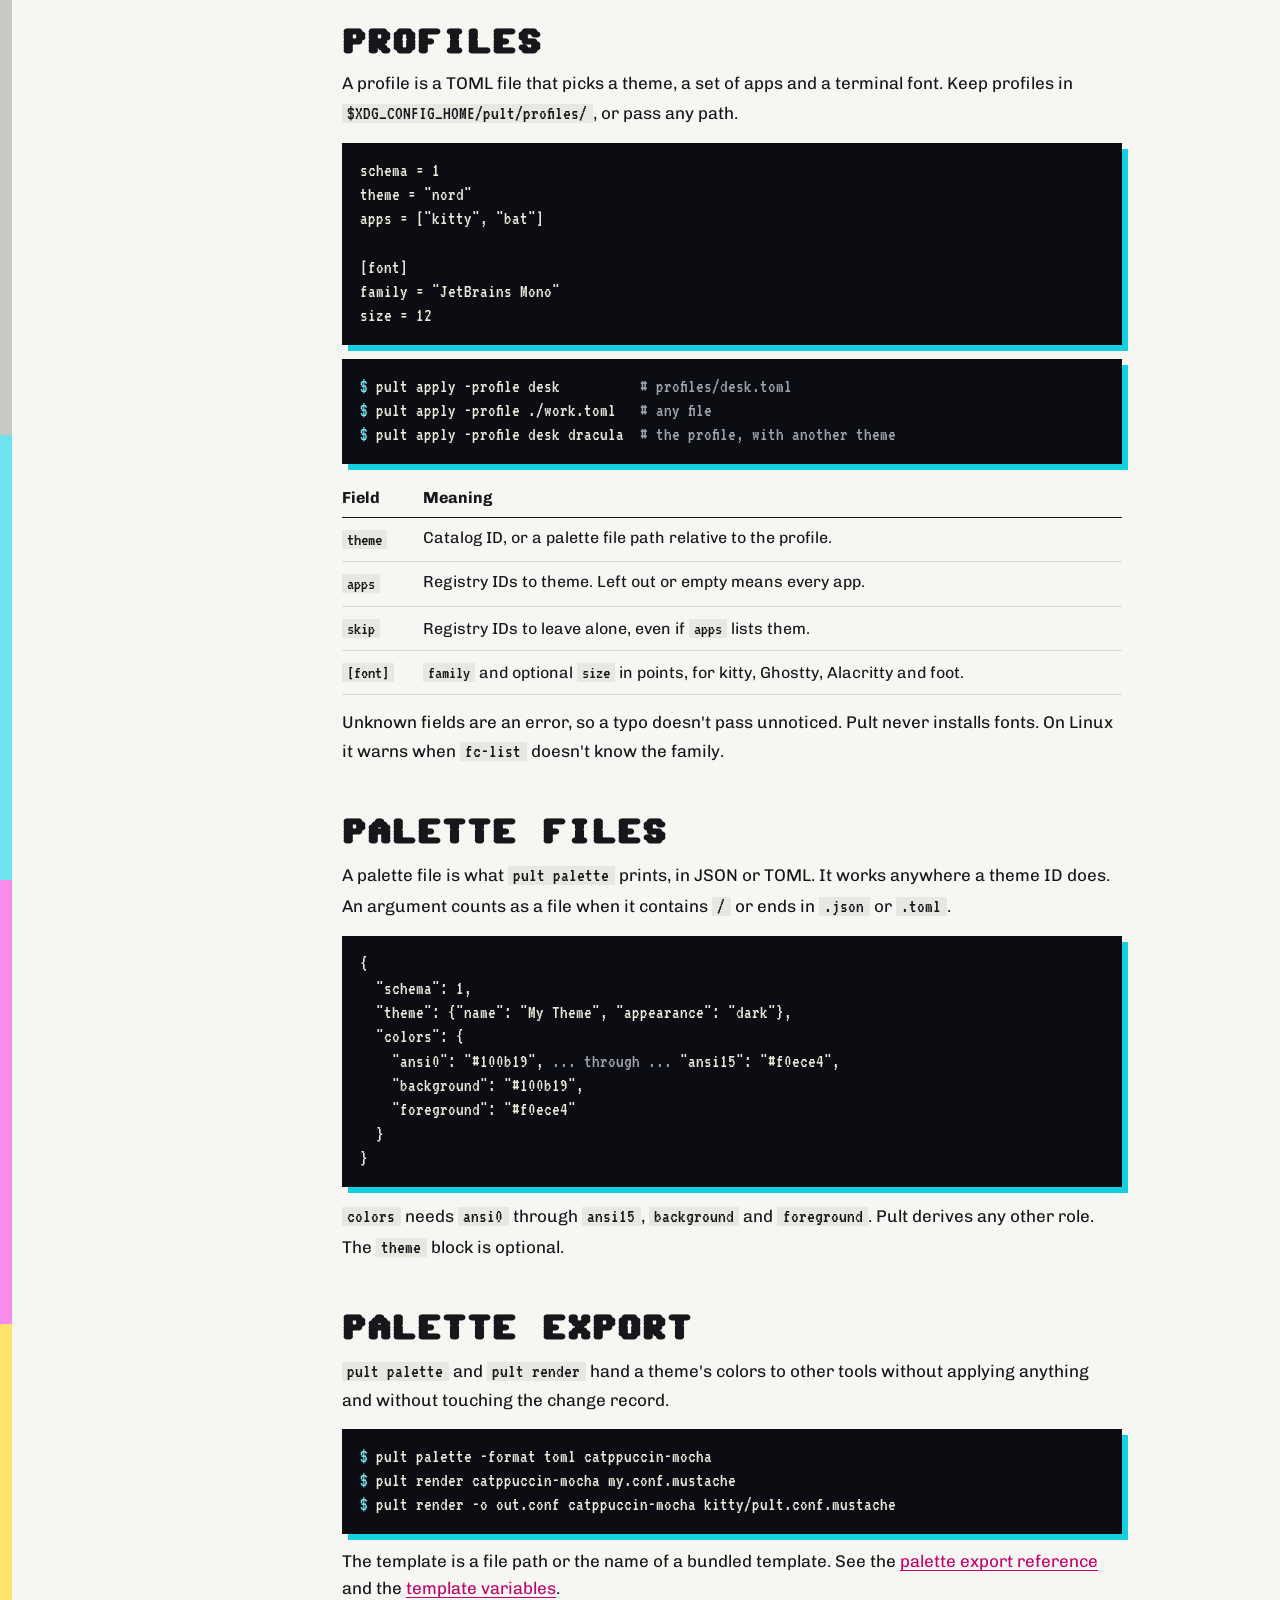
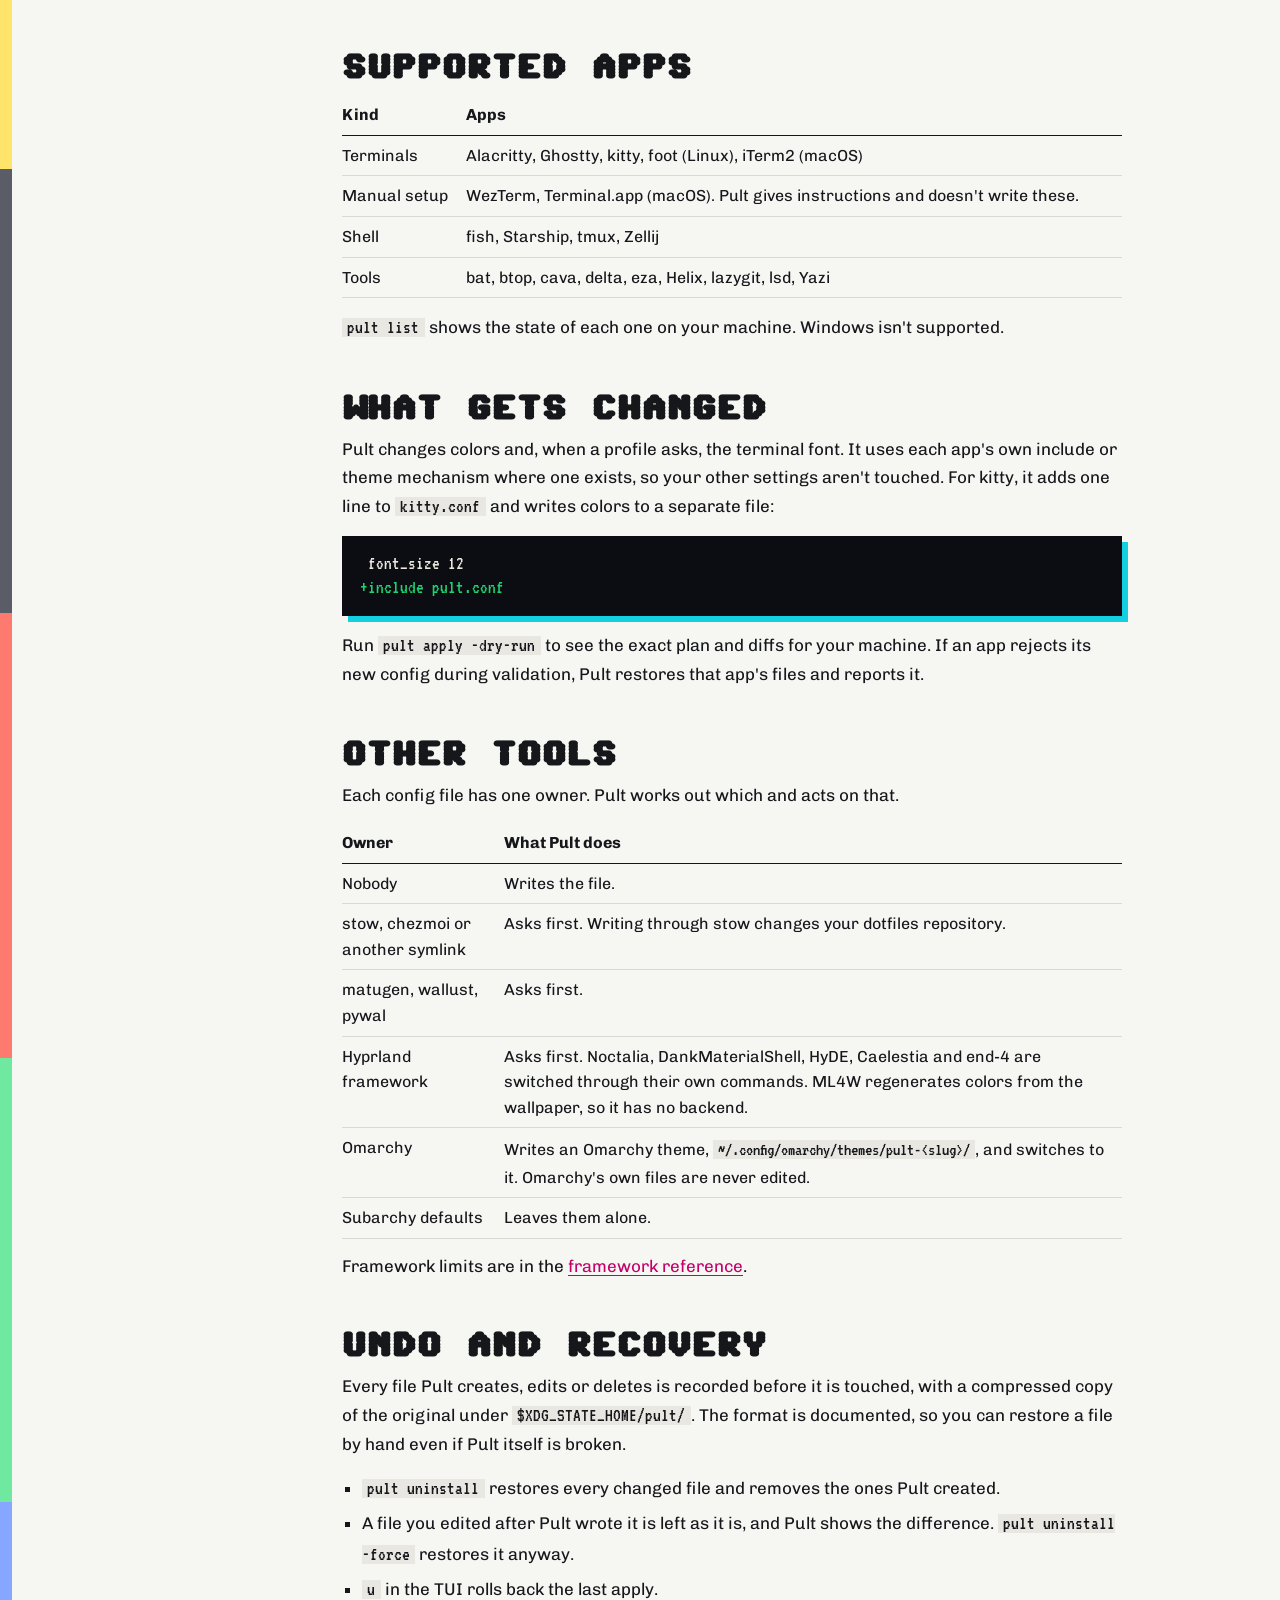
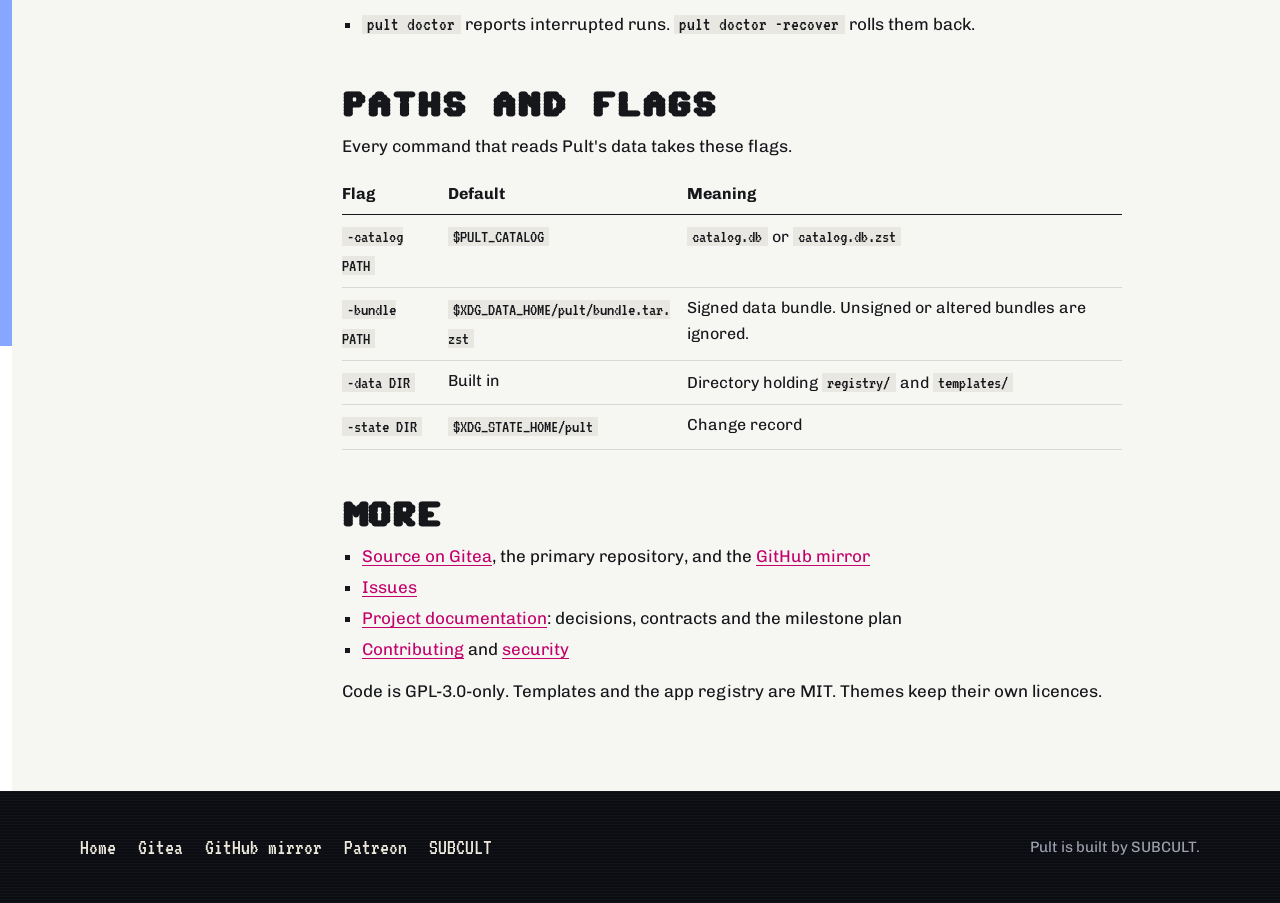
==== commit 5e7deb3f: "Update the install docs for the 0.2.0 release Point the README and website at the pacman repository " ====
--- a/site/docs/index.html
+++ b/site/docs/index.html
@@ -59,18 +59,26 @@
 
     <main id="main" class="doc">
       <h1>Docs</h1>
-      <p>Pult (<code>pult</code>) is a terminal app that themes your other apps from one palette. It runs on Linux and macOS. It is pre-release software: the first milestone is still in progress and there are no packages yet.</p>
+      <p>Pult (<code>pult</code>) is a terminal app that themes your other apps from one palette. It runs on Linux and macOS. It is early software, so expect changes between 0.x releases.</p>
 
       <section id="install">
         <h2>Install</h2>
-        <p>Build from source. You need Go 1.26 or newer, Git and network access.</p>
+        <h3>Arch Linux</h3>
+        <p>Pult is in the <code>subcult</code> pacman repository on git.subcult.tv. Gitea signs it with its own key.</p>
+<pre class="term" tabindex="0">curl -fsS https://git.subcult.tv/api/packages/subculture-collective/arch/repository.key | sudo pacman-key --add -
+sudo pacman-key --lsign-key CCE8B0F3BCDD601D909773E4466AA6E8241453D2
+printf '\n[subcult]\nSigLevel = Required\nServer = https://git.subcult.tv/api/packages/subculture-collective/arch/$repo/$arch\n' | sudo tee -a /etc/pacman.conf
+sudo pacman -Sy pult</pre>
+        <h3>Tarball</h3>
+        <p>Download the Linux or macOS tarball for your machine from the <a href="https://git.subcult.tv/subculture-collective/pult/releases">releases page</a>, unpack it and put <code>pult</code> on your <code>PATH</code>. The catalog is built in.</p>
+        <h3>From source</h3>
+        <p>You need Go 1.26 or newer, Git and network access.</p>
 <pre class="term" tabindex="0">git clone https://git.subcult.tv/subculture-collective/pult.git
 cd pult
 make catalog
 go build -o ~/.local/bin/pult ./cmd/pult
 export PULT_CATALOG=$PWD/.cache/catalog.db.zst</pre>
         <p><code>make catalog</code> fetches the pinned theme sources and builds <code>.cache/catalog.db.zst</code>. A source build has no catalog of its own, so Pult needs <code>PULT_CATALOG</code> to find this file. Add the export to your shell profile, with the full path to your checkout. Make sure <code>~/.local/bin</code> is on your <code>PATH</code>.</p>
-        <p class="tip"><strong>Skip <code>pult update</code> for now.</strong> The newest signed data bundle predates the rename to Pult, so after installing it Pult writes files with the old name, such as <code>theme-tender.conf</code>. It will be safe once a bundle under the new name is published.</p>
       </section>
 
       <section id="start">
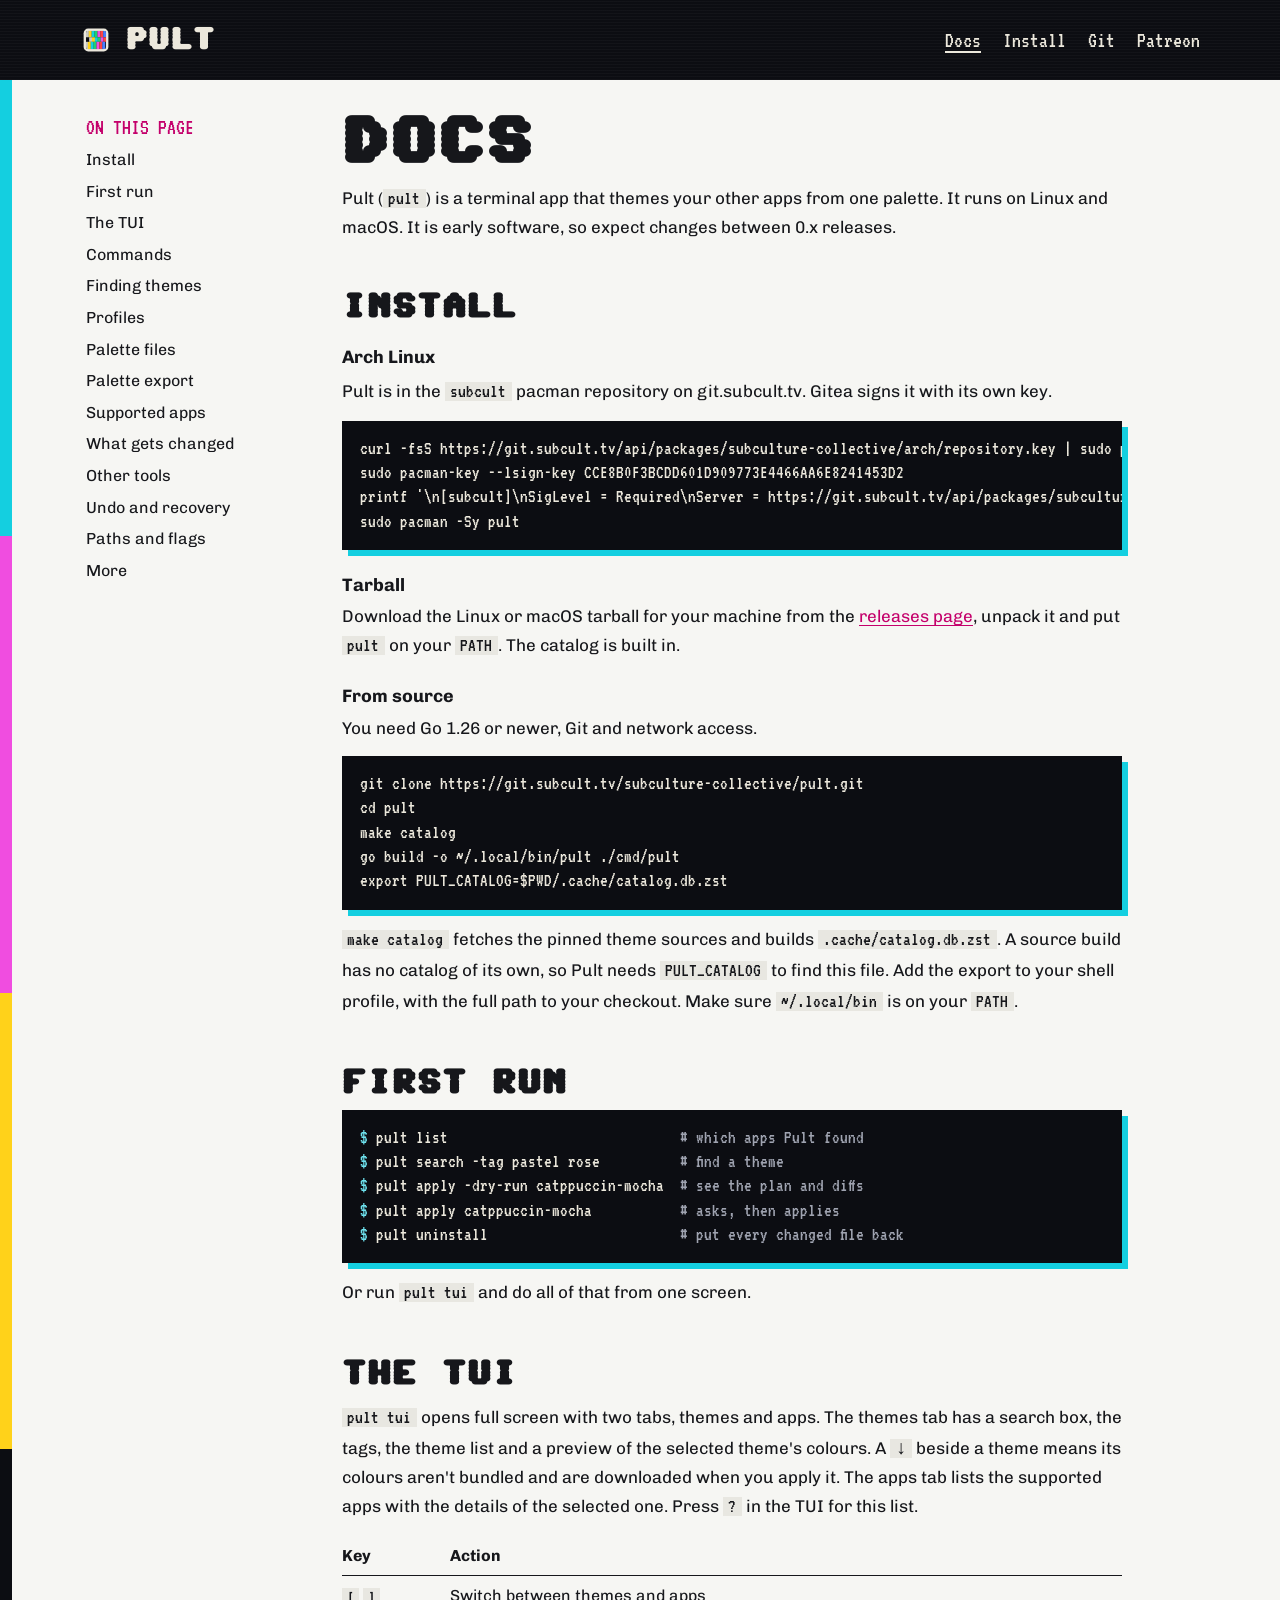
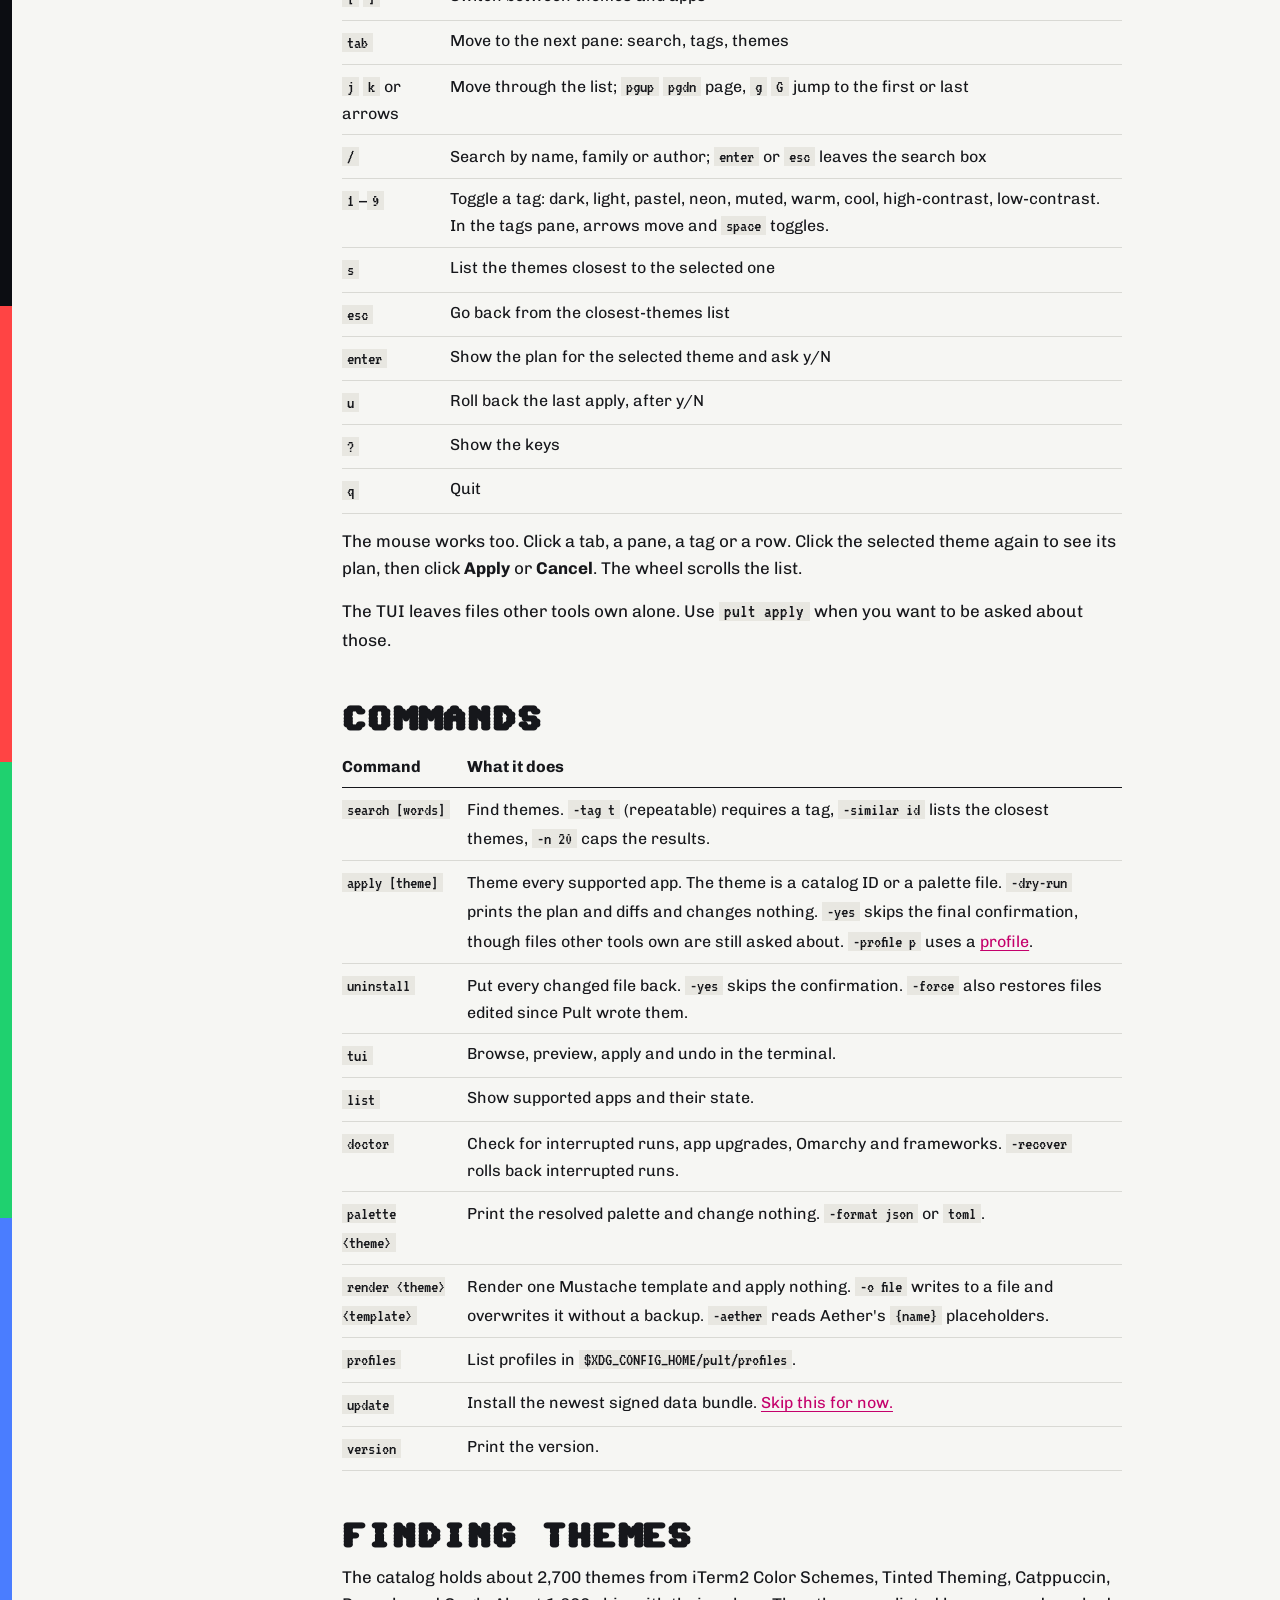
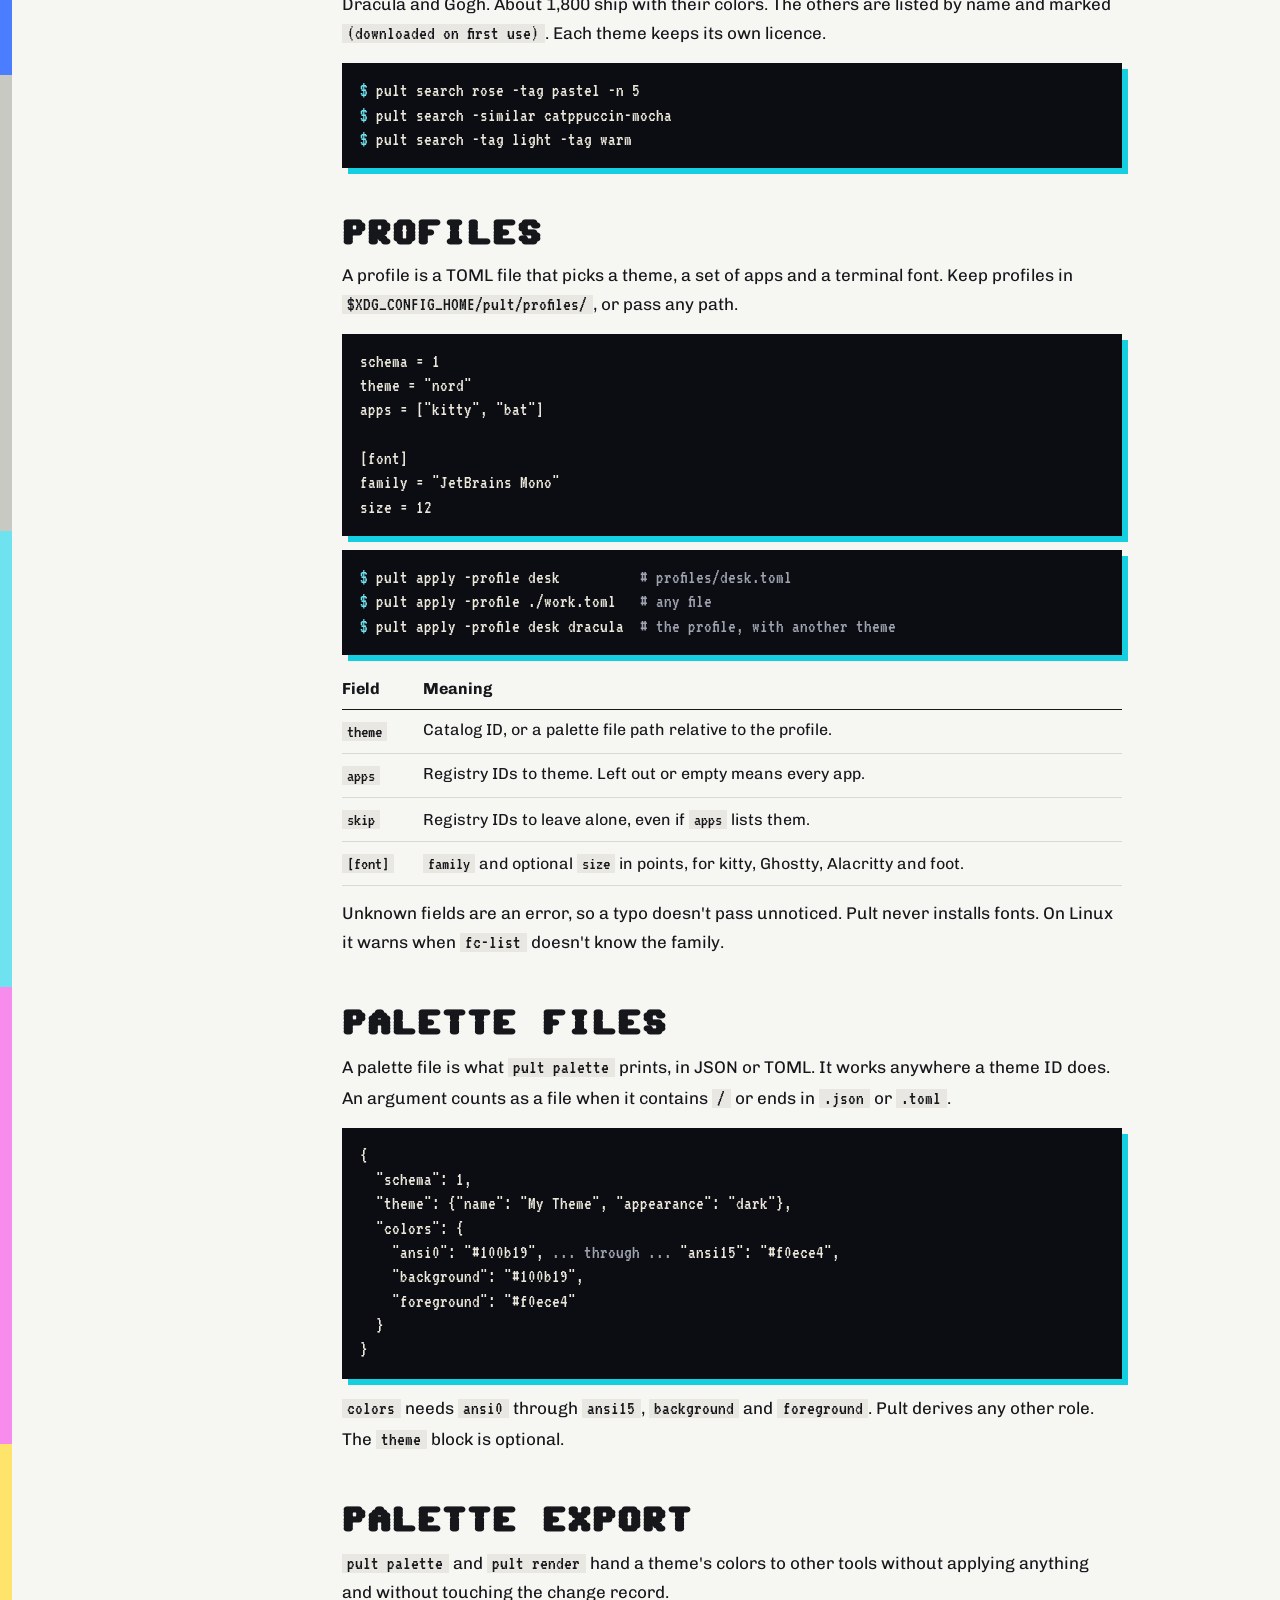
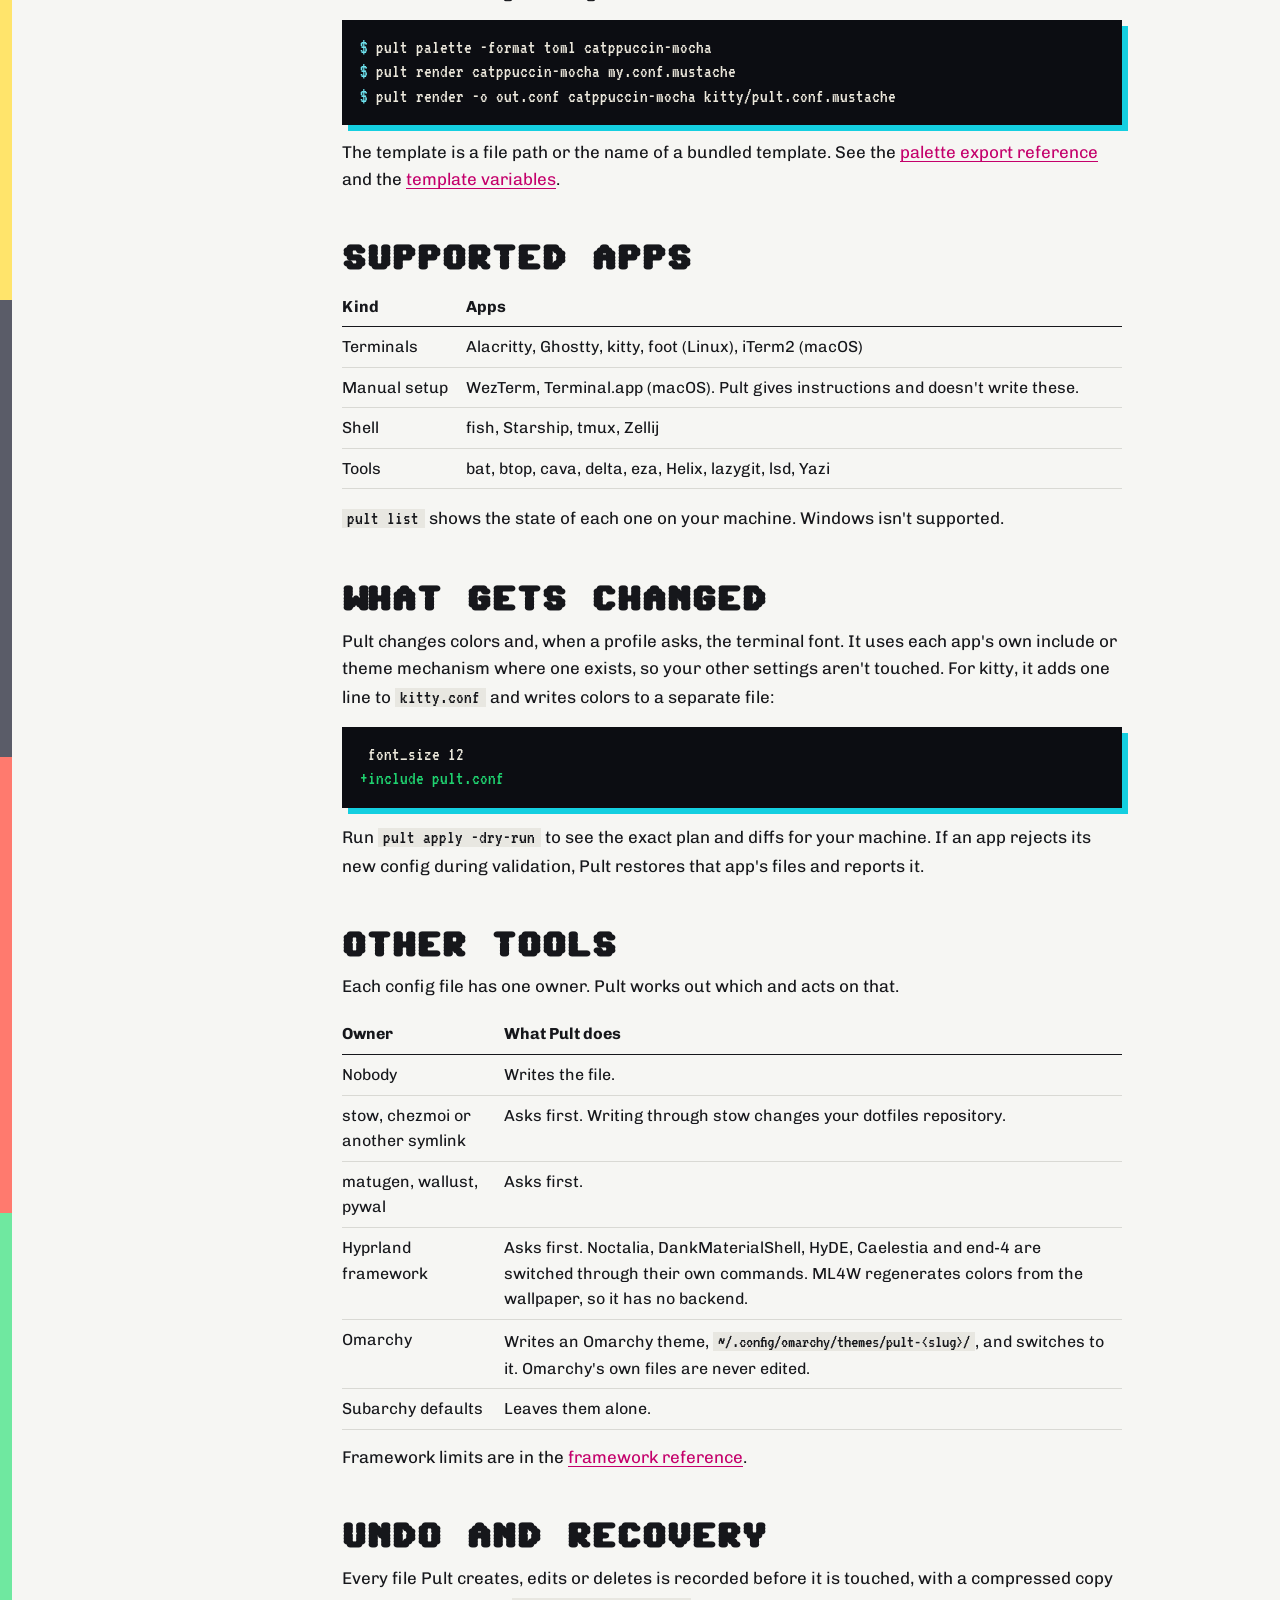
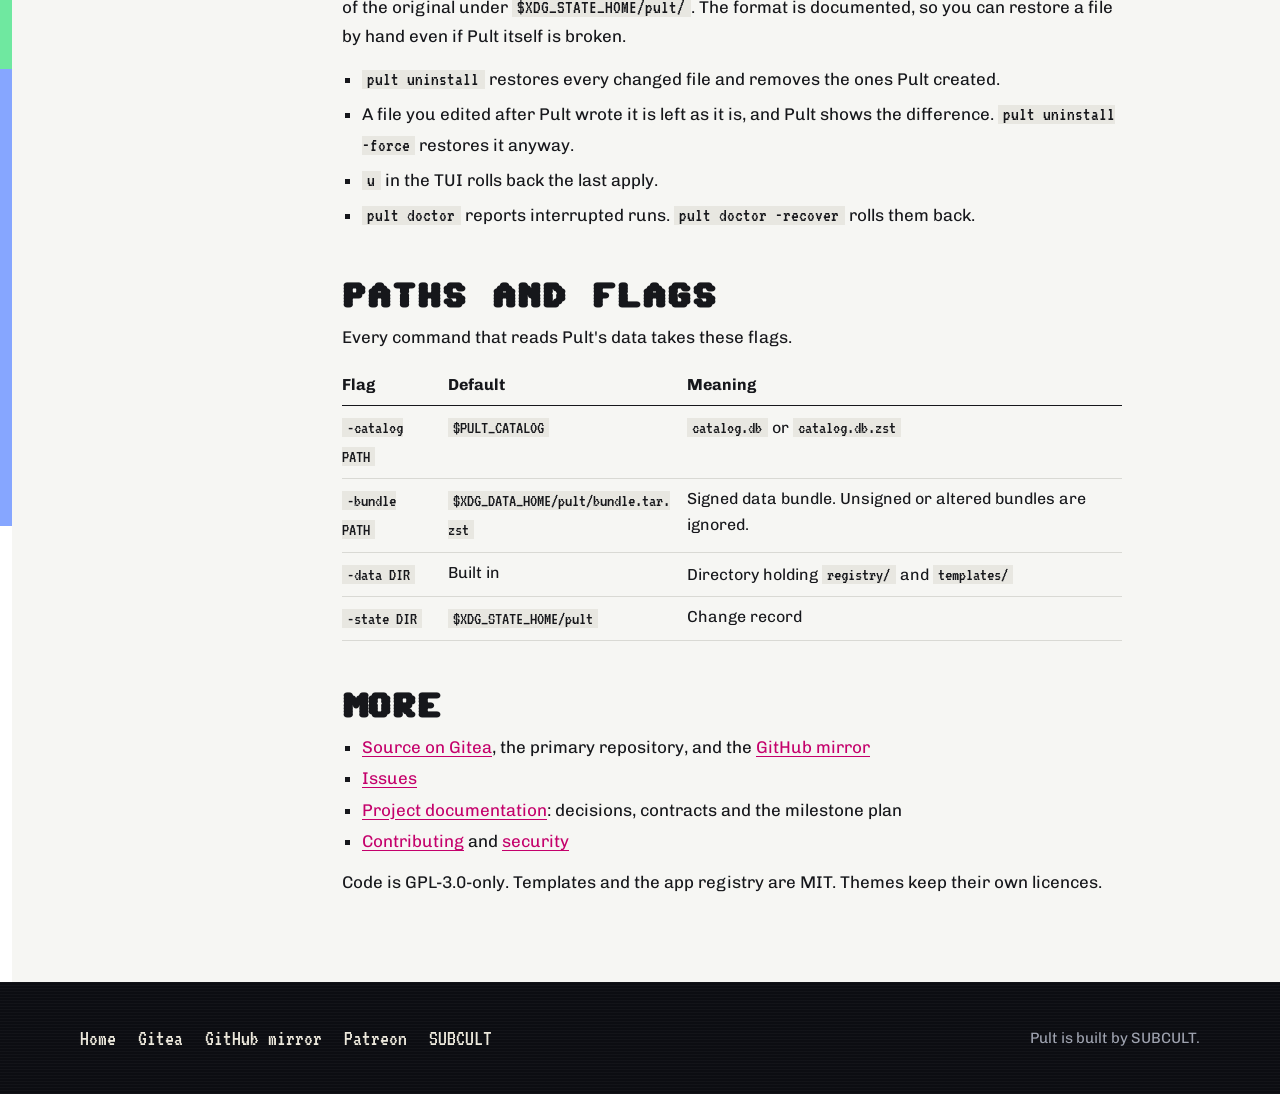
==== commit 84710806: "feat: fullscreen TUI with panes, tabs, search box and mouse pult tui now opens on the alternate scre" ====
--- a/site/docs/index.html
+++ b/site/docs/index.html
@@ -93,21 +93,24 @@
 
       <section id="tui">
         <h2>The TUI</h2>
-        <p><code>pult tui</code> has two screens, themes and apps. Moving through the list shows each theme's colors as swatches. A <code>↓</code> beside a theme means its colors aren't bundled and are downloaded when you apply it.</p>
+        <p><code>pult tui</code> opens full screen with two tabs, themes and apps. The themes tab has a search box, the tags, the theme list and a preview of the selected theme's colours. A <code>↓</code> beside a theme means its colours aren't bundled and are downloaded when you apply it. The apps tab lists the supported apps with the details of the selected one. Press <code>?</code> in the TUI for this list.</p>
         <div class="table"><table>
           <thead><tr><th>Key</th><th>Action</th></tr></thead>
           <tbody>
-            <tr><td><code>j</code> <code>k</code> or arrows</td><td>Move through the list</td></tr>
-            <tr><td><code>/</code></td><td>Search by name, family or author</td></tr>
-            <tr><td><code>1</code>–<code>9</code></td><td>Toggle a tag: dark, light, pastel, neon, muted, warm, cool, high-contrast, low-contrast</td></tr>
+            <tr><td><code>[</code> <code>]</code></td><td>Switch between themes and apps</td></tr>
+            <tr><td><code>tab</code></td><td>Move to the next pane: search, tags, themes</td></tr>
+            <tr><td><code>j</code> <code>k</code> or arrows</td><td>Move through the list; <code>pgup</code> <code>pgdn</code> page, <code>g</code> <code>G</code> jump to the first or last</td></tr>
+            <tr><td><code>/</code></td><td>Search by name, family or author; <code>enter</code> or <code>esc</code> leaves the search box</td></tr>
+            <tr><td><code>1</code>–<code>9</code></td><td>Toggle a tag: dark, light, pastel, neon, muted, warm, cool, high-contrast, low-contrast. In the tags pane, arrows move and <code>space</code> toggles.</td></tr>
             <tr><td><code>s</code></td><td>List the themes closest to the selected one</td></tr>
-            <tr><td><code>esc</code></td><td>Clear the similar list, or leave the search box</td></tr>
+            <tr><td><code>esc</code></td><td>Go back from the closest-themes list</td></tr>
             <tr><td><code>enter</code></td><td>Show the plan for the selected theme and ask y/N</td></tr>
             <tr><td><code>u</code></td><td>Roll back the last apply, after y/N</td></tr>
-            <tr><td><code>tab</code></td><td>Switch between themes and apps</td></tr>
+            <tr><td><code>?</code></td><td>Show the keys</td></tr>
             <tr><td><code>q</code></td><td>Quit</td></tr>
           </tbody>
         </table></div>
+        <p>The mouse works too. Click a tab, a pane, a tag or a row. Click the selected theme again to see its plan, then click <b>Apply</b> or <b>Cancel</b>. The wheel scrolls the list.</p>
         <p>The TUI leaves files other tools own alone. Use <code>pult apply</code> when you want to be asked about those.</p>
       </section>
 
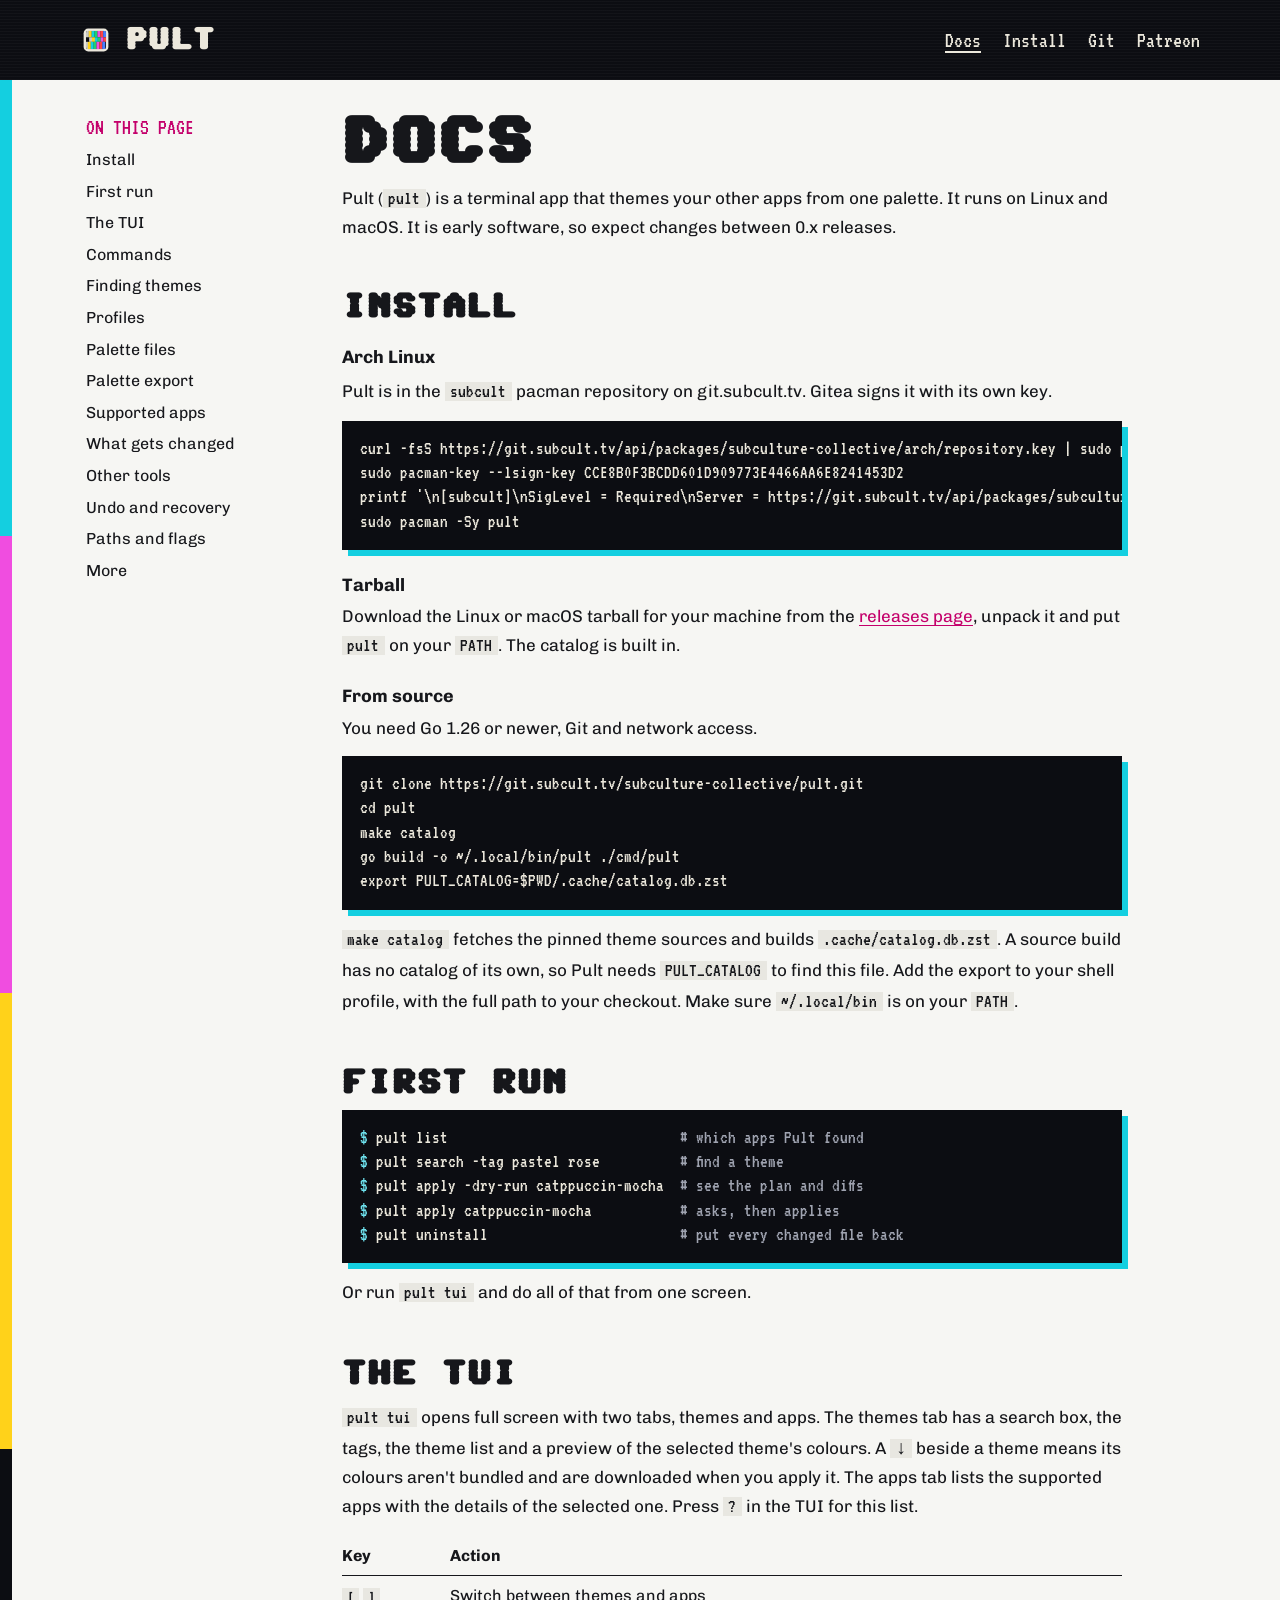
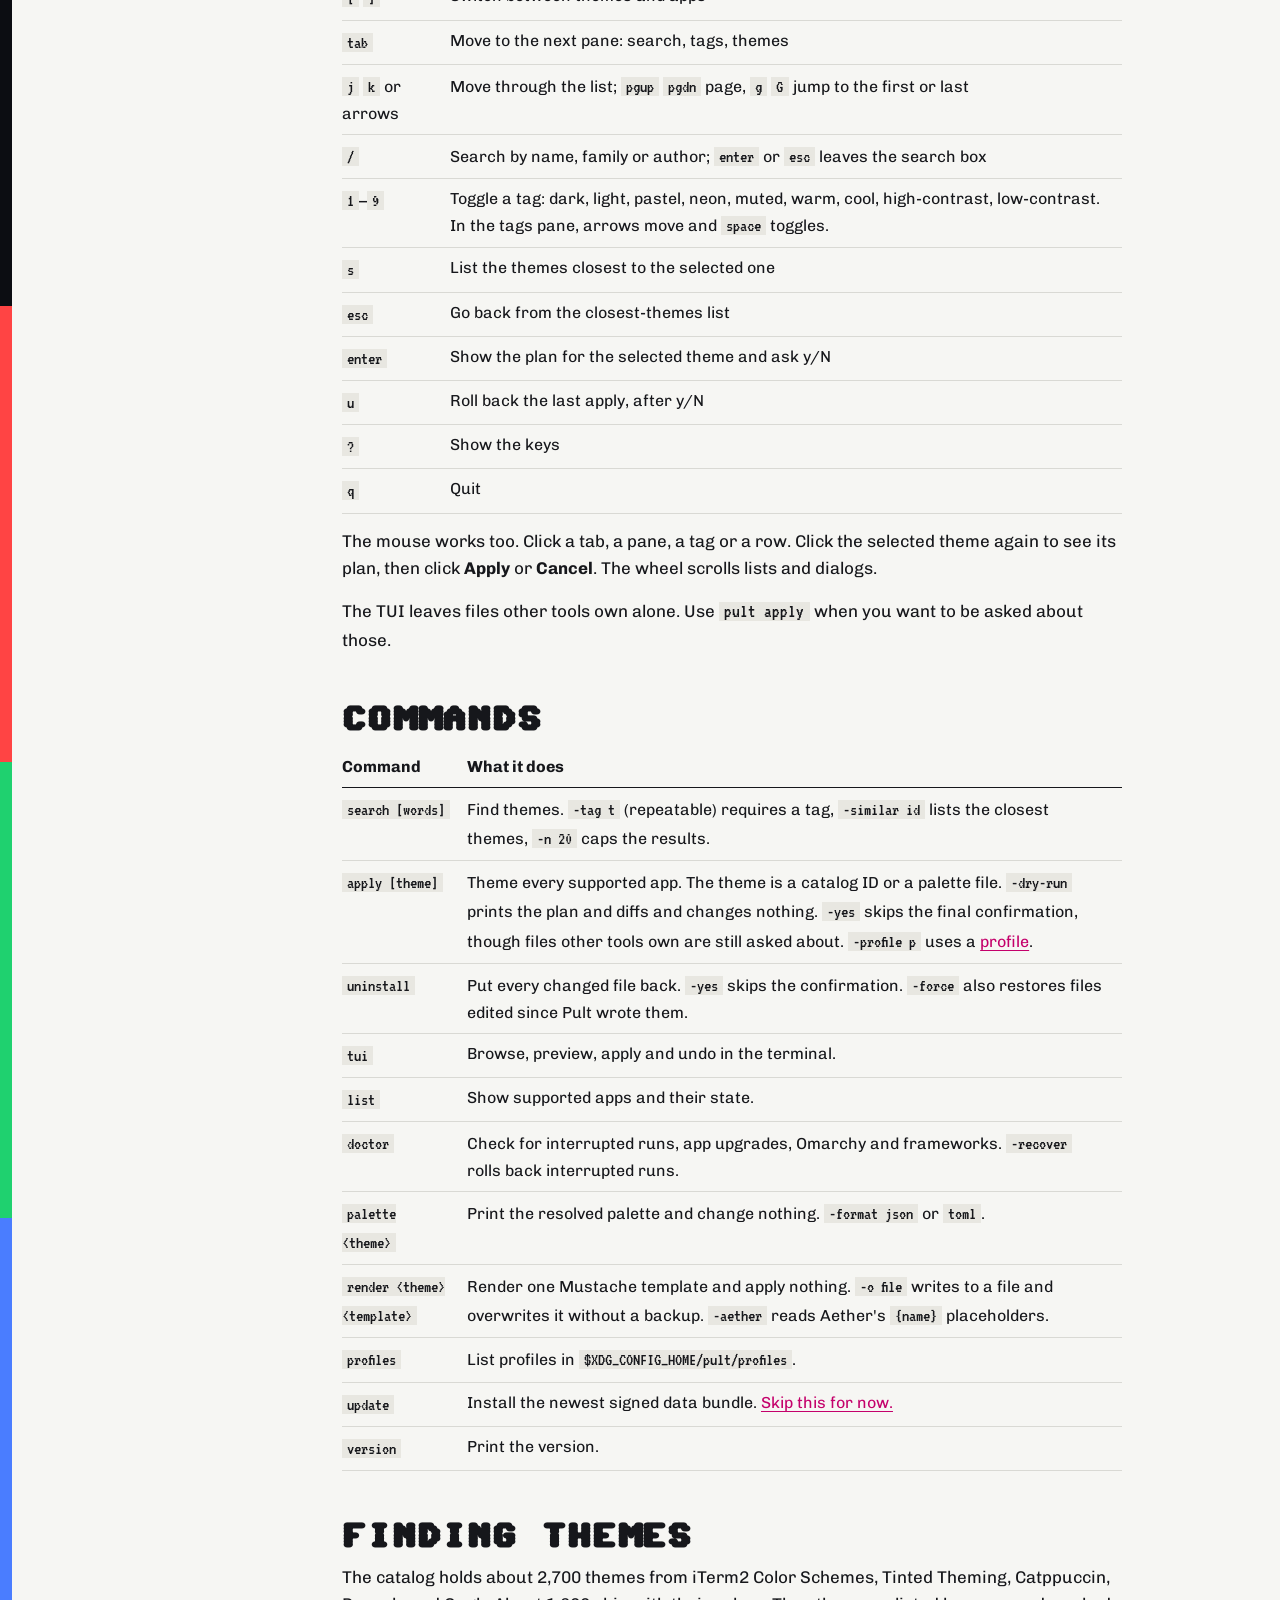
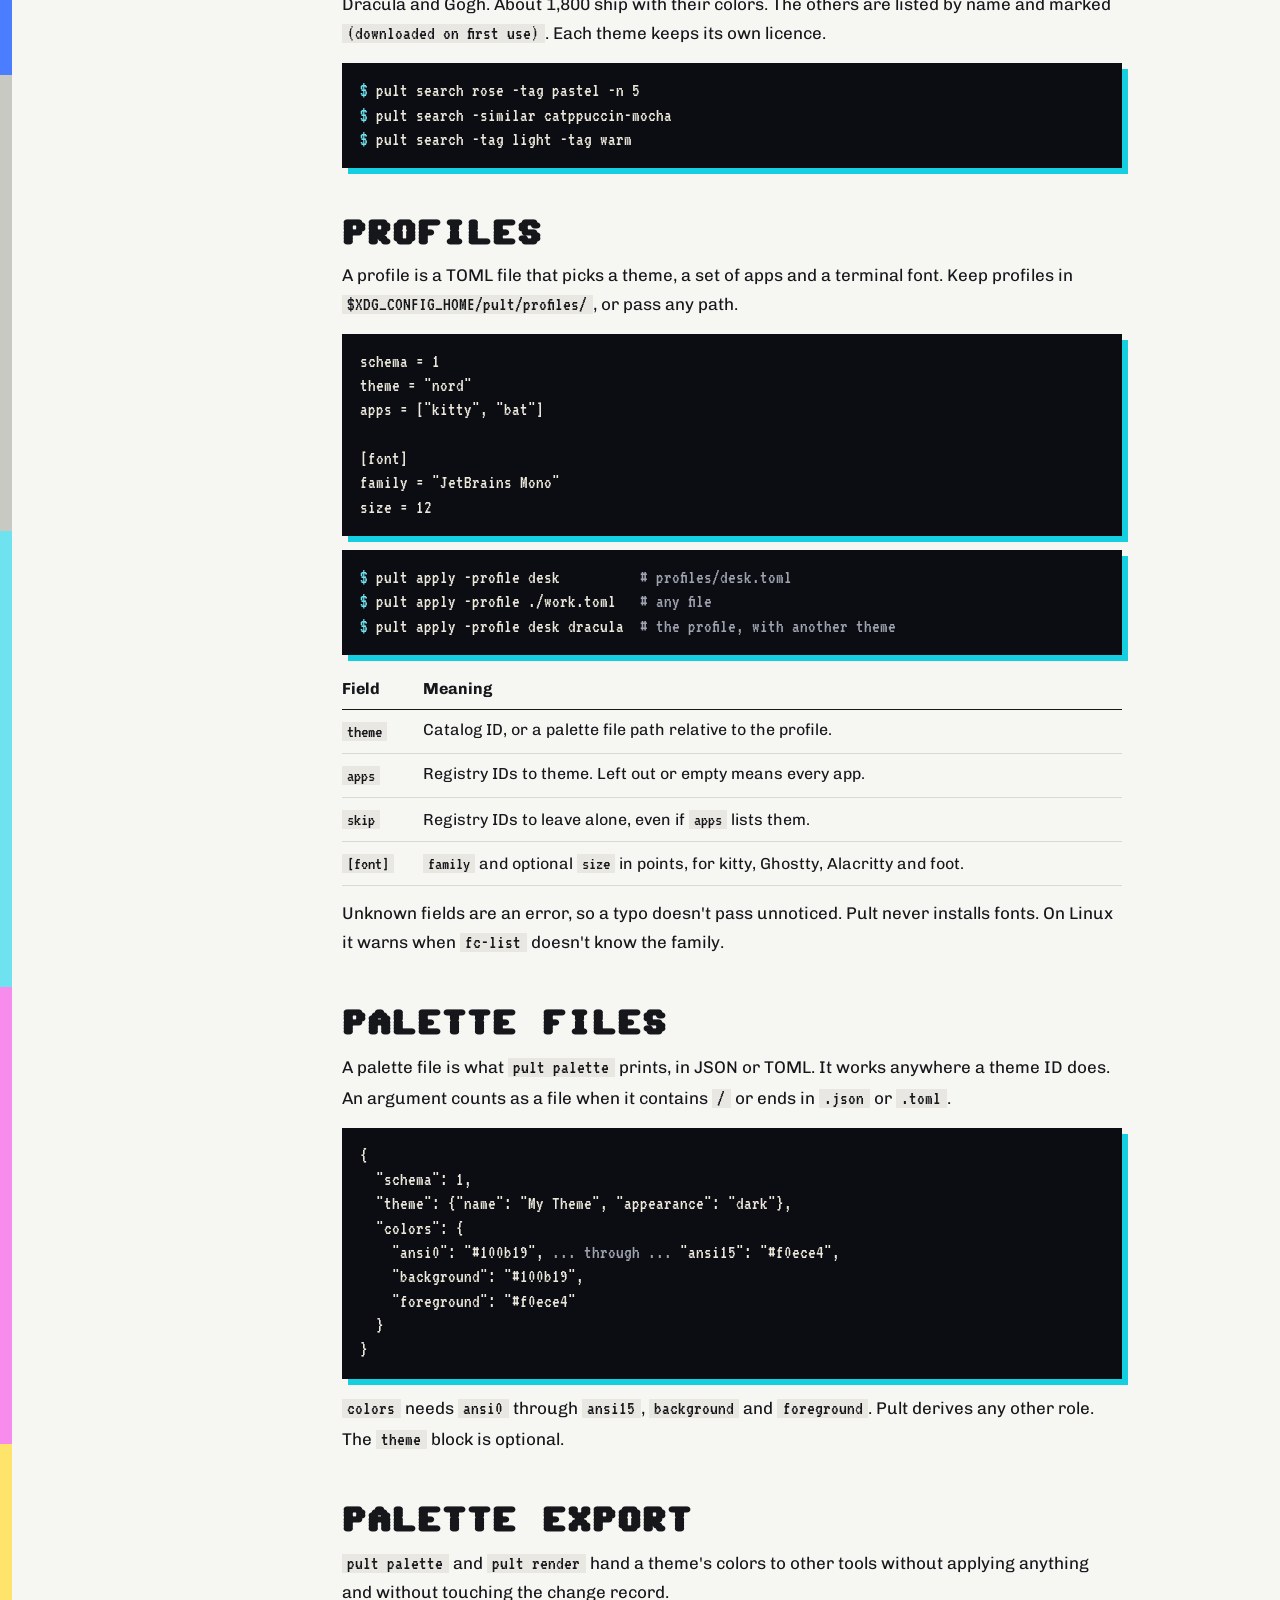
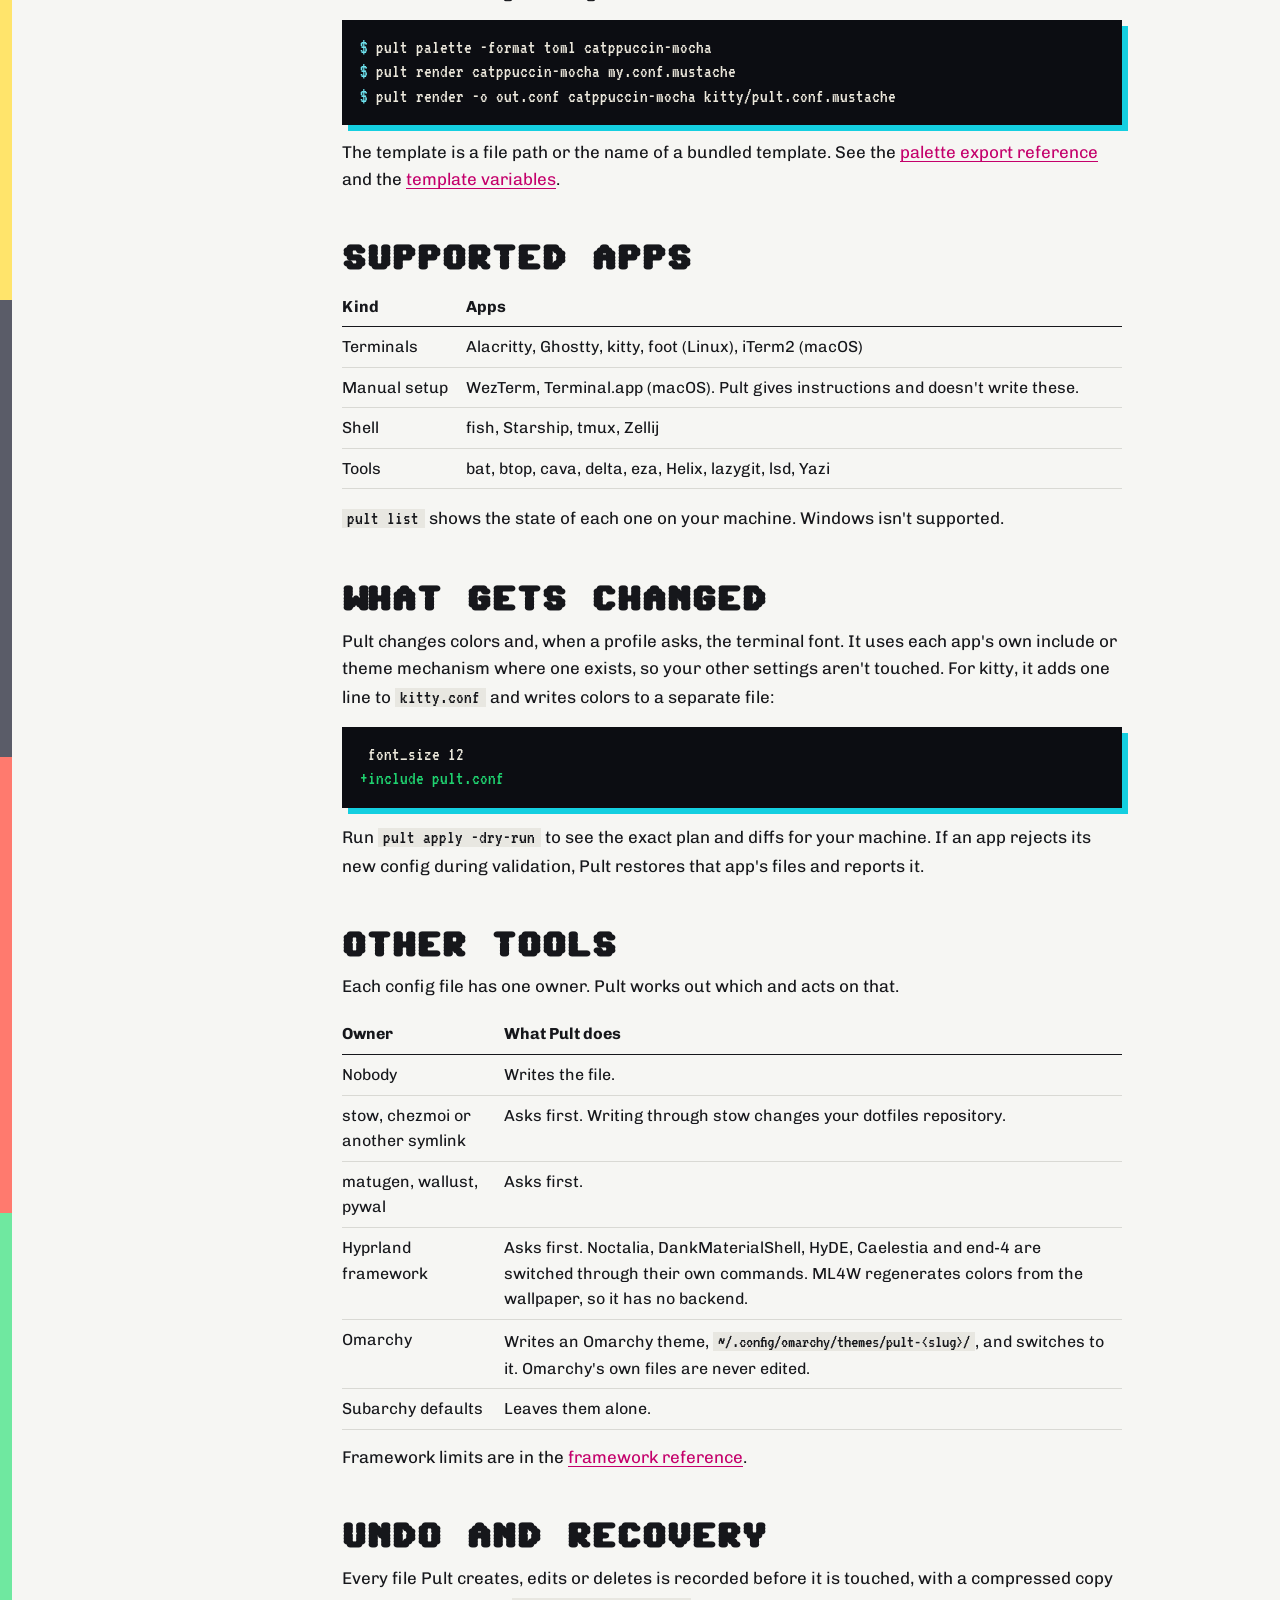
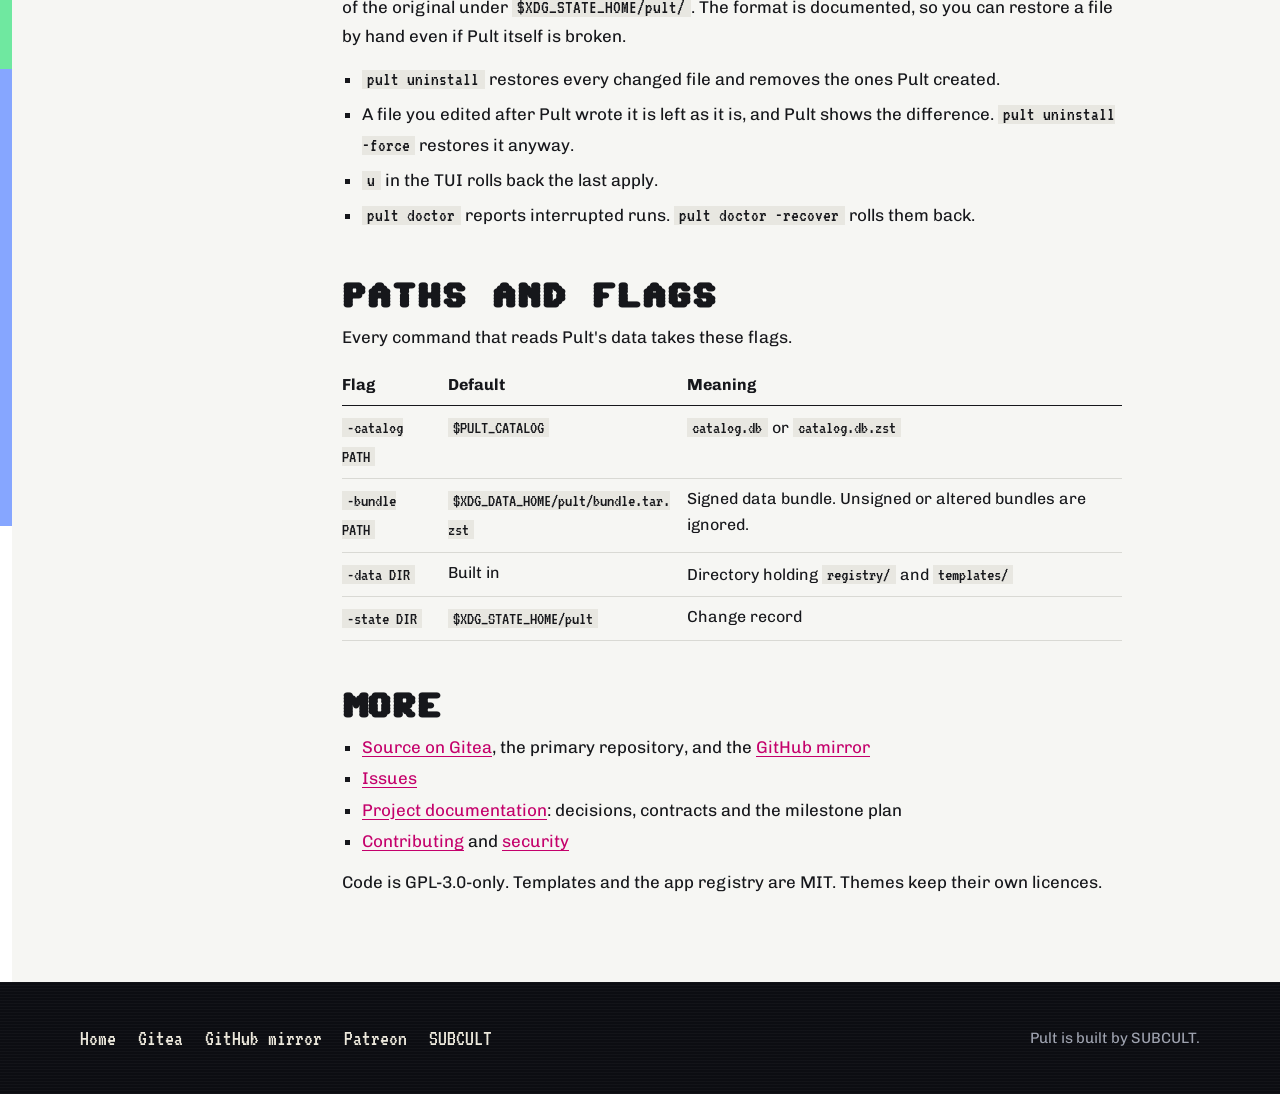
==== commit 385c2593: "fix: scroll long message and help dialogs instead of cutting them A dialog taller than the terminal " ====
--- a/site/docs/index.html
+++ b/site/docs/index.html
@@ -110,7 +110,7 @@
             <tr><td><code>q</code></td><td>Quit</td></tr>
           </tbody>
         </table></div>
-        <p>The mouse works too. Click a tab, a pane, a tag or a row. Click the selected theme again to see its plan, then click <b>Apply</b> or <b>Cancel</b>. The wheel scrolls the list.</p>
+        <p>The mouse works too. Click a tab, a pane, a tag or a row. Click the selected theme again to see its plan, then click <b>Apply</b> or <b>Cancel</b>. The wheel scrolls lists and dialogs.</p>
         <p>The TUI leaves files other tools own alone. Use <code>pult apply</code> when you want to be asked about those.</p>
       </section>
 
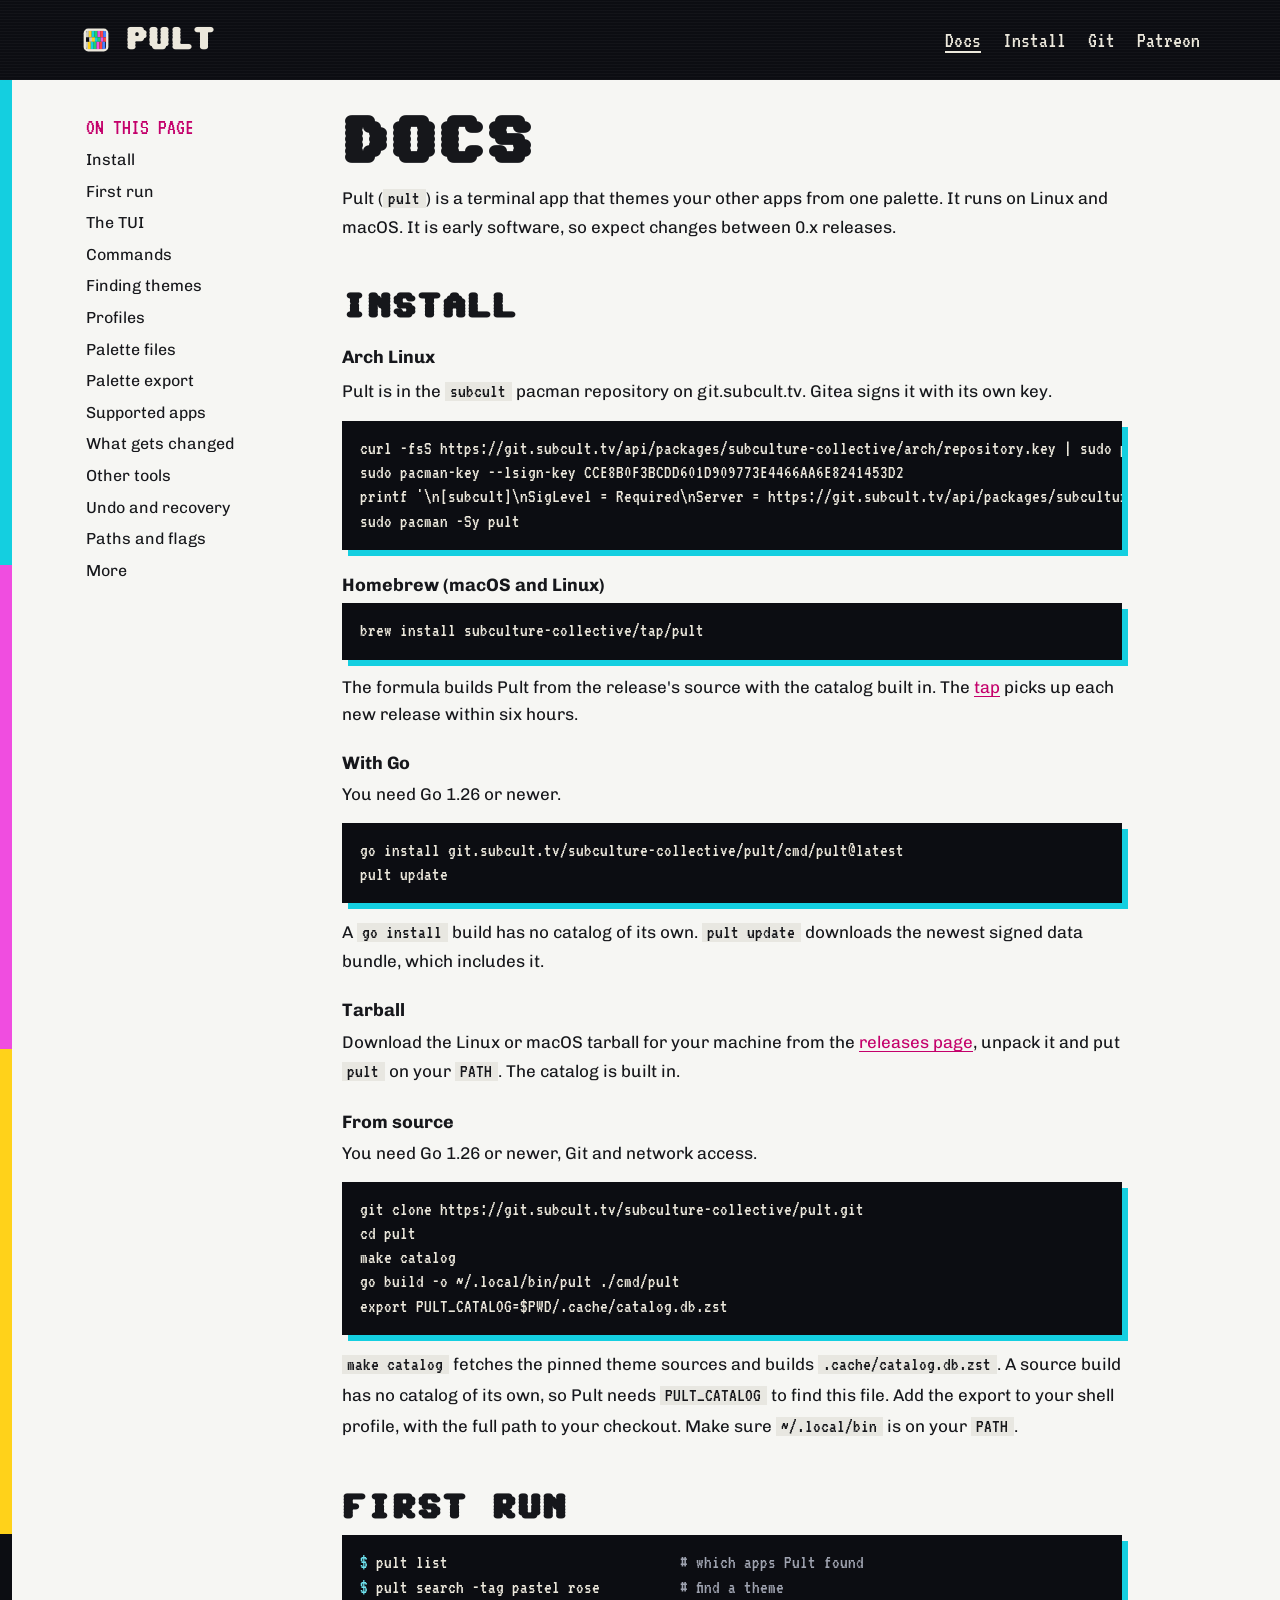
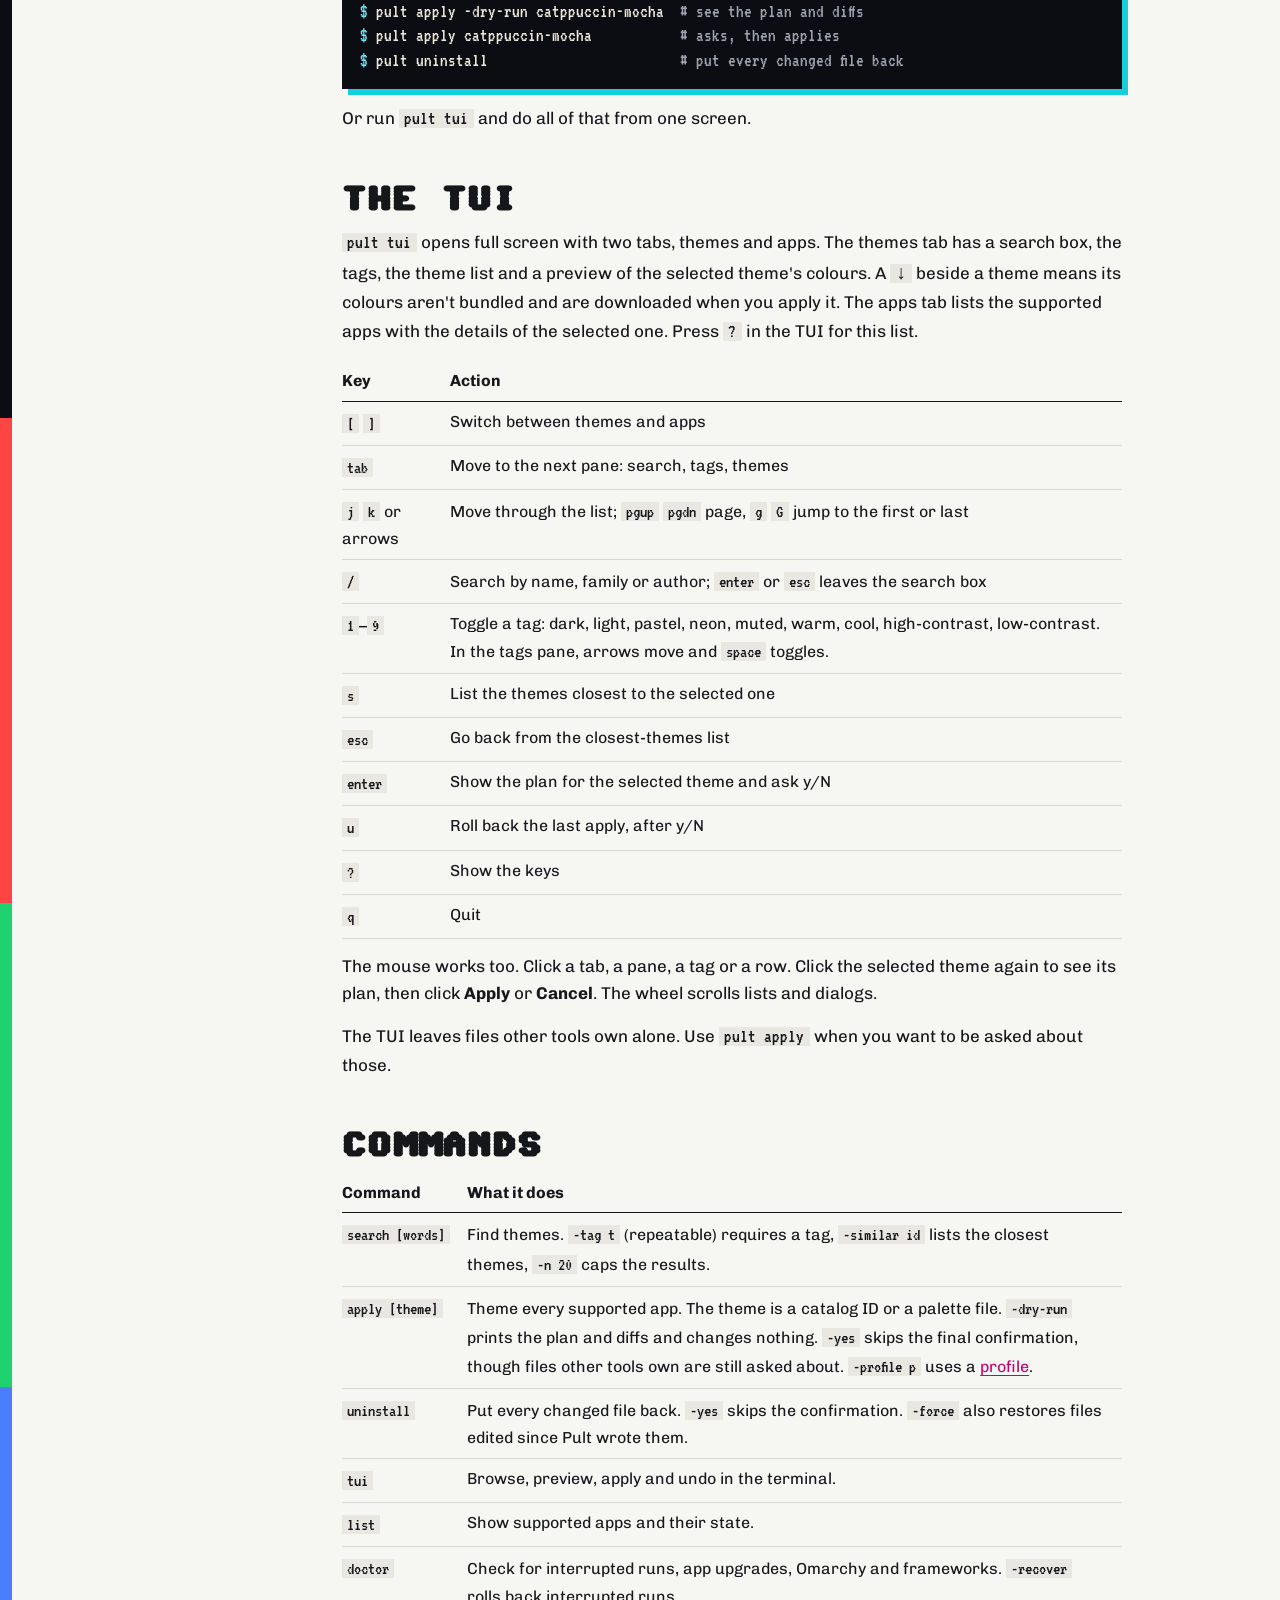
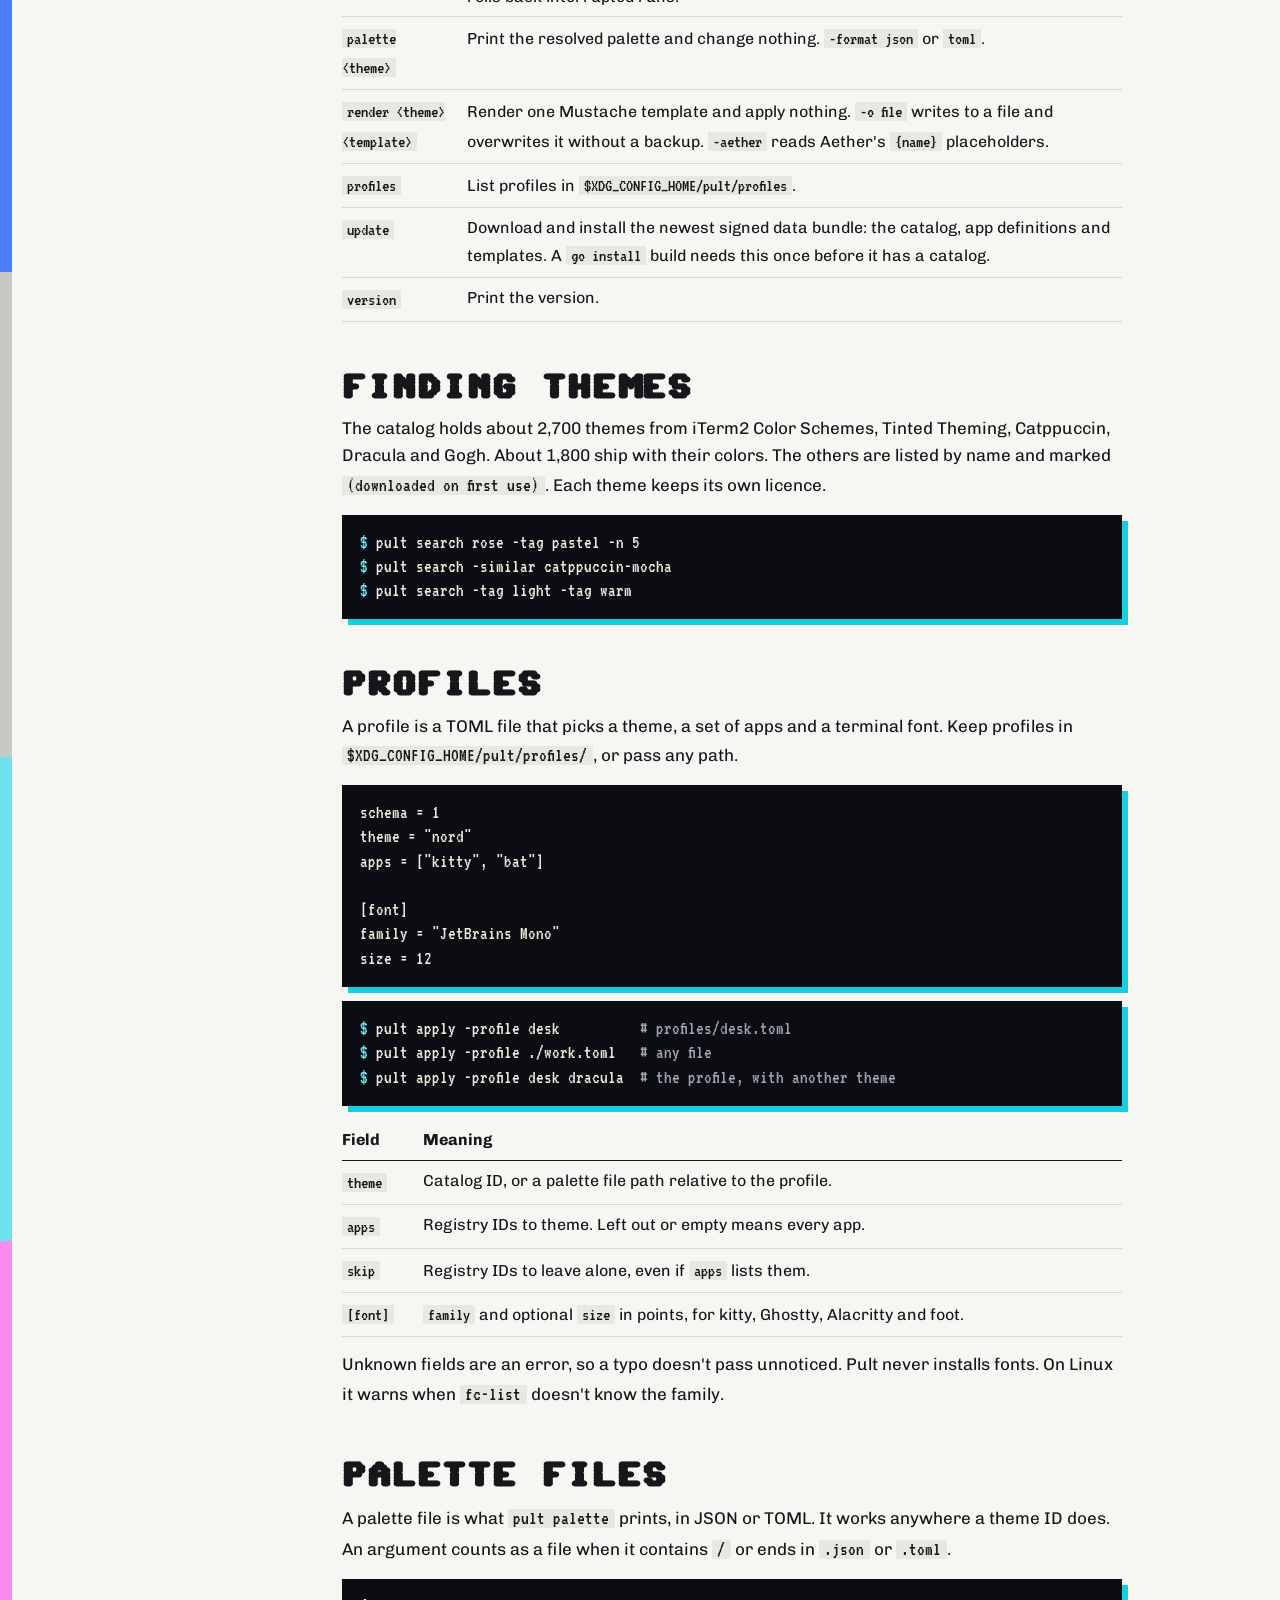
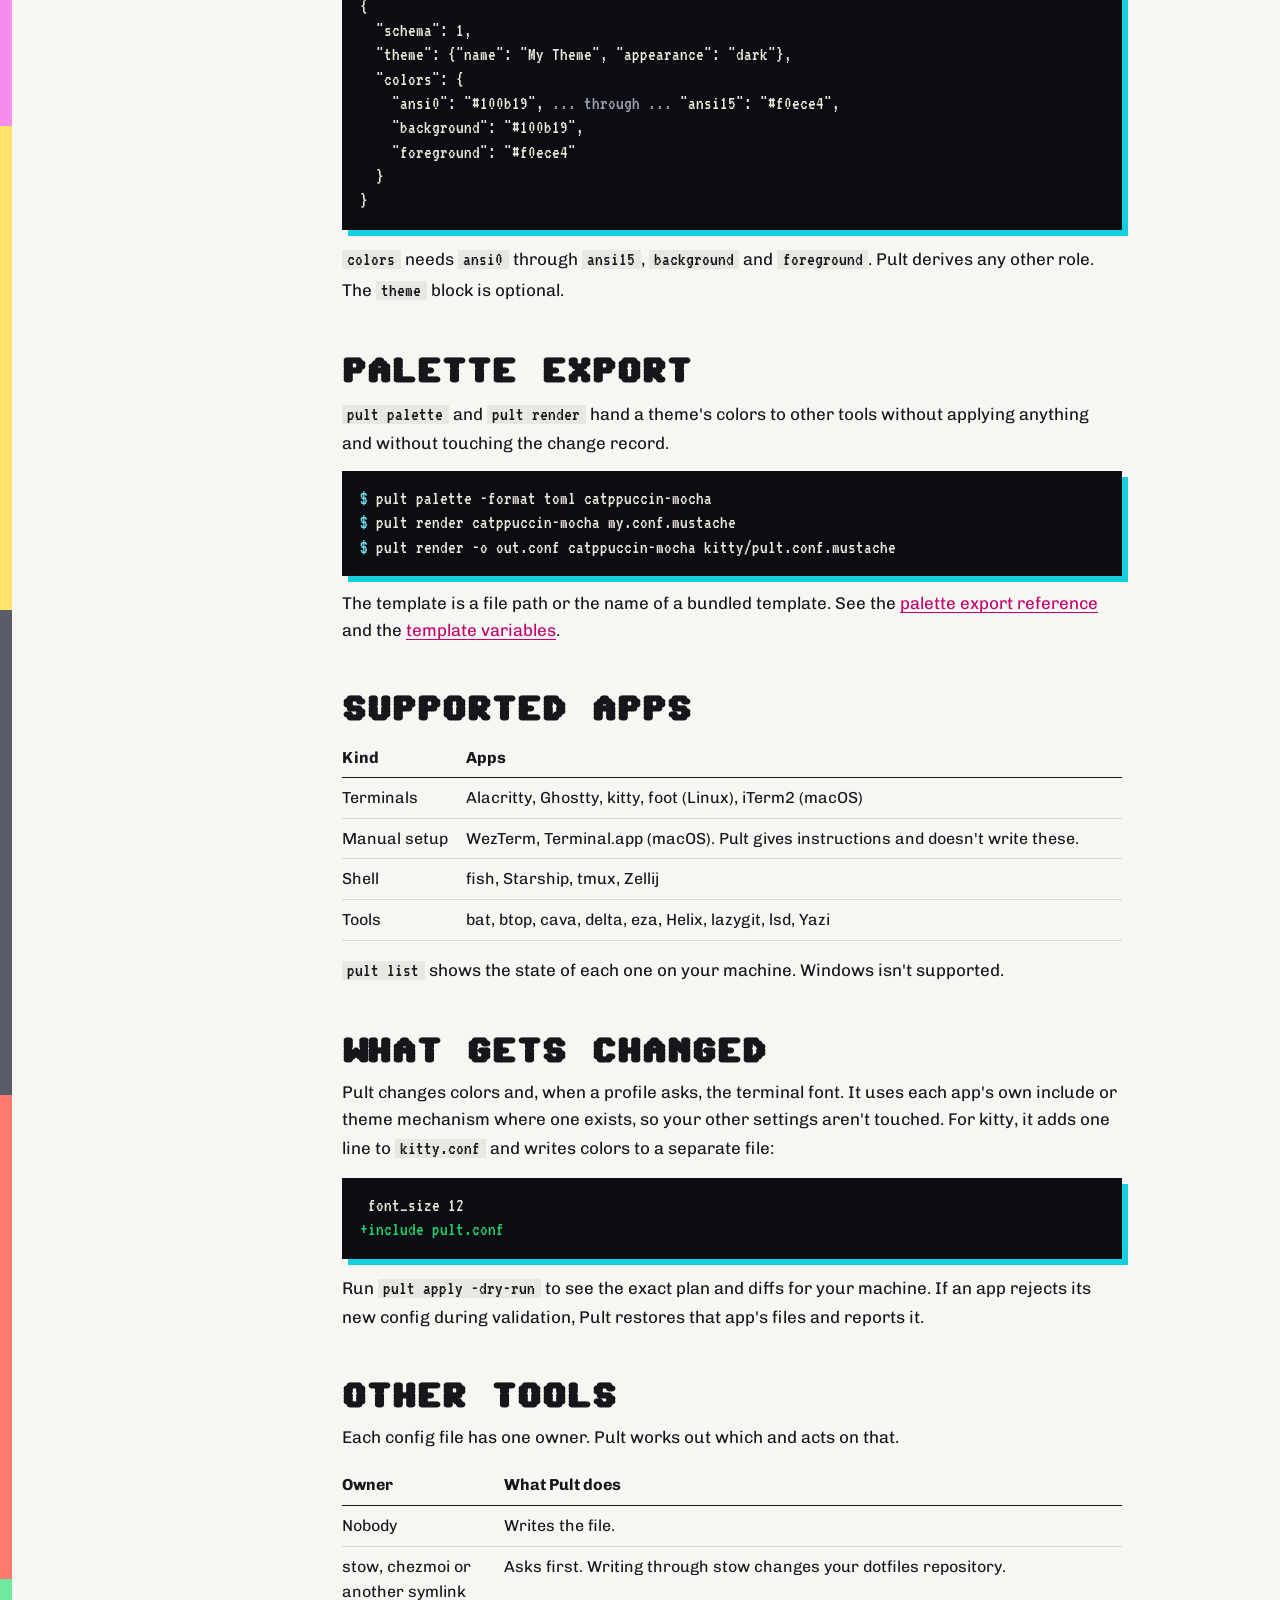
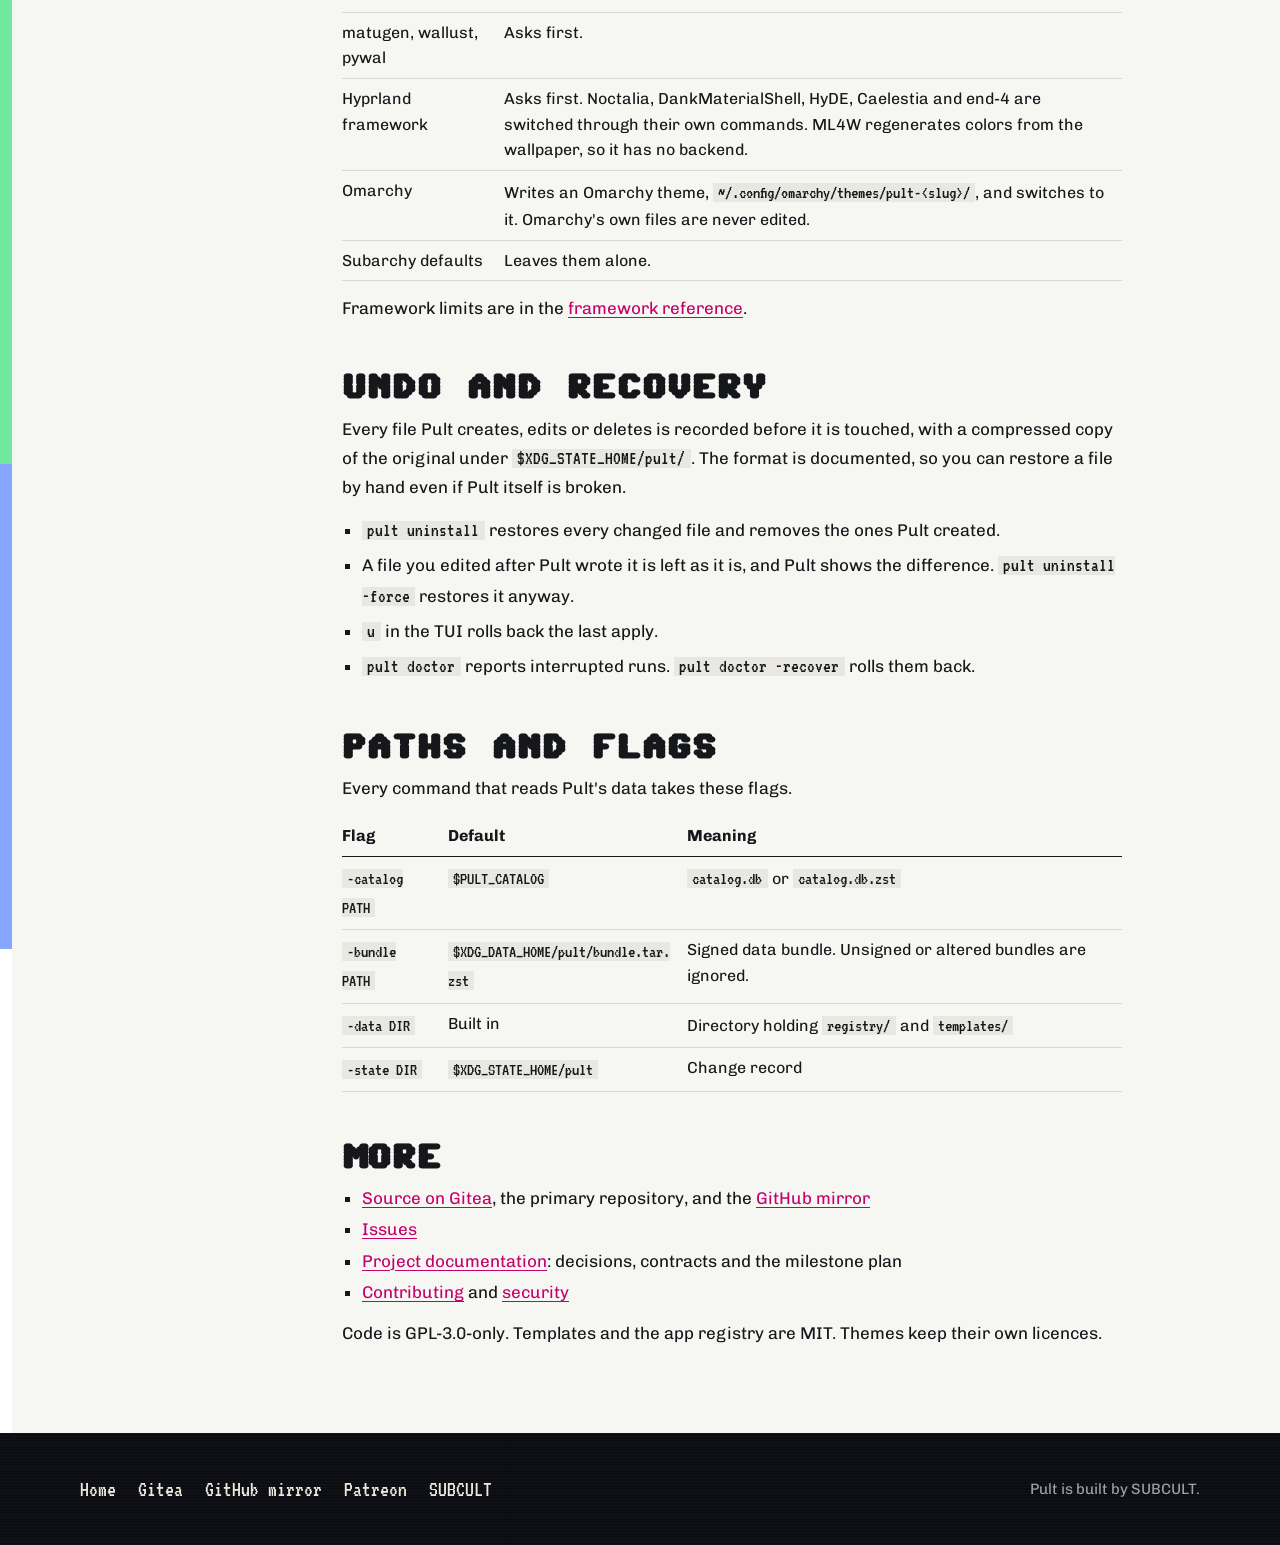
==== commit f99af7c8: "docs: install with Homebrew or go install; point no-catalog users at pult update Homebrew: the new s" ====
--- a/site/docs/index.html
+++ b/site/docs/index.html
@@ -69,6 +69,14 @@
 sudo pacman-key --lsign-key CCE8B0F3BCDD601D909773E4466AA6E8241453D2
 printf '\n[subcult]\nSigLevel = Required\nServer = https://git.subcult.tv/api/packages/subculture-collective/arch/$repo/$arch\n' | sudo tee -a /etc/pacman.conf
 sudo pacman -Sy pult</pre>
+        <h3>Homebrew (macOS and Linux)</h3>
+<pre class="term" tabindex="0">brew install subculture-collective/tap/pult</pre>
+        <p>The formula builds Pult from the release's source with the catalog built in. The <a href="https://github.com/subculture-collective/homebrew-tap">tap</a> picks up each new release within six hours.</p>
+        <h3>With Go</h3>
+        <p>You need Go 1.26 or newer.</p>
+<pre class="term" tabindex="0">go install git.subcult.tv/subculture-collective/pult/cmd/pult@latest
+pult update</pre>
+        <p>A <code>go install</code> build has no catalog of its own. <code>pult update</code> downloads the newest signed data bundle, which includes it.</p>
         <h3>Tarball</h3>
         <p>Download the Linux or macOS tarball for your machine from the <a href="https://git.subcult.tv/subculture-collective/pult/releases">releases page</a>, unpack it and put <code>pult</code> on your <code>PATH</code>. The catalog is built in.</p>
         <h3>From source</h3>
@@ -128,7 +136,7 @@
             <tr><td><code>palette &lt;theme&gt;</code></td><td>Print the resolved palette and change nothing. <code>-format json</code> or <code>toml</code>.</td></tr>
             <tr><td><code>render &lt;theme&gt; &lt;template&gt;</code></td><td>Render one Mustache template and apply nothing. <code>-o file</code> writes to a file and overwrites it without a backup. <code>-aether</code> reads Aether's <code>{name}</code> placeholders.</td></tr>
             <tr><td><code>profiles</code></td><td>List profiles in <code>$XDG_CONFIG_HOME/pult/profiles</code>.</td></tr>
-            <tr><td><code>update</code></td><td>Install the newest signed data bundle. <a href="#install">Skip this for now.</a></td></tr>
+            <tr><td><code>update</code></td><td>Download and install the newest signed data bundle: the catalog, app definitions and templates. A <code>go install</code> build needs this once before it has a catalog.</td></tr>
             <tr><td><code>version</code></td><td>Print the version.</td></tr>
           </tbody>
         </table></div>
--- a/site/style.css
+++ b/site/style.css
@@ -113,12 +113,29 @@
 .set { display: grid; gap: 14px; }
 .tui, .pane { font: 20px/1.2 var(--term); }
 .tui { padding: 14px 16px; border: 1px solid #2a2c35; background: #000; min-width: 0; }
-.tui-top b { font-weight: 400; }
-.tui-top u { text-underline-offset: 3px; }
+.tui-top { display: flex; gap: 1ch; margin-bottom: 10px; }
+.tui-top b { font-weight: 400; margin-right: 1ch; }
+.tab { padding: 0 1ch; }
+.tab.on { background: var(--phosphor); color: #000; }
+.tui-count { margin-left: auto; }
 .faint { opacity: .62; }
-.tui-help { margin-bottom: 12px; }
+.tui-body { display: grid; gap: 14px; }
+.tui-left { display: grid; gap: 14px; align-content: start; min-width: 0; }
+/* Panes as the TUI draws them: a rounded border with the title cut into it.
+   The focused pane takes ANSI blue, so it changes with the palette on air. */
+.box { position: relative; min-width: 0; padding: 10px 1ch 6px; border: 1px solid #3a3c47; border-radius: 6px; }
+.box.focus { border-color: var(--a4); }
+.box-title, .box-note { position: absolute; top: -.65em; left: 1ch; padding: 0 .5ch; background: #000; line-height: 1.2; }
+.box.focus .box-title { color: var(--a4); }
+.box-note { top: auto; bottom: -.65em; left: auto; right: 1ch; opacity: .62; }
+.tag-list { display: flex; flex-wrap: wrap; gap: 0 2ch; }
+.tag-list span { white-space: nowrap; }
+.tui-preview p { margin-bottom: 8px; }
+.tui-preview dl { display: grid; grid-template-columns: 6ch minmax(0, 1fr); margin-bottom: 4px; }
+.tui-preview dd { overflow: hidden; text-overflow: ellipsis; white-space: nowrap; }
+.tui-help { margin-top: 10px; }
 .rows { outline-offset: 3px; }
-.rows li { display: grid; grid-template-columns: 2ch 20ch 20ch minmax(0, 1fr); gap: 0 2ch; padding: 2px 4px; cursor: pointer; }
+.rows li { display: grid; grid-template-columns: 20ch minmax(0, 1fr); gap: 0 2ch; padding: 1px 4px; cursor: pointer; }
 .rows li:hover { background: #1b1c22; }
 .rows li[aria-selected="true"] { background: var(--phosphor); color: #000; }
 .rows span { overflow: hidden; text-overflow: ellipsis; white-space: nowrap; }
@@ -144,14 +161,15 @@
 .status { min-height: 1.3em; margin-top: 12px; font: 24px/1.2 var(--term); color: var(--flag); }
 @media (min-width: 900px) {
   .demo-head { grid-template-columns: auto 1fr; align-items: start; }
-  .set { grid-template-columns: minmax(0, 1.5fr) minmax(0, 1fr) 92px; }
-  .js .remote { grid-template-columns: 1fr; align-content: start; }
+  .set { grid-template-columns: minmax(0, 1fr) 92px; }
+  .tui-body { grid-template-columns: minmax(0, 1.2fr) minmax(0, 1fr); }
+  .panes { grid-template-columns: repeat(3, minmax(0, 1fr)); }
+  .js .remote { grid-template-columns: 1fr; align-content: start; grid-column: 2; grid-row: 1 / span 2; }
 }
 @media (max-width: 899px) {
   .term.has-copy { padding-top: 50px; }
-  .rows li { grid-template-columns: 2ch 20ch minmax(0, 1fr); }
-  .rows span:last-child { display: none; }
-  .tui-help { display: none; }
+  .rows li { grid-template-columns: 17ch minmax(0, 1fr); }
+  .tui-help, .tui-tags { display: none; }
 }
 
 /* Paper surface */
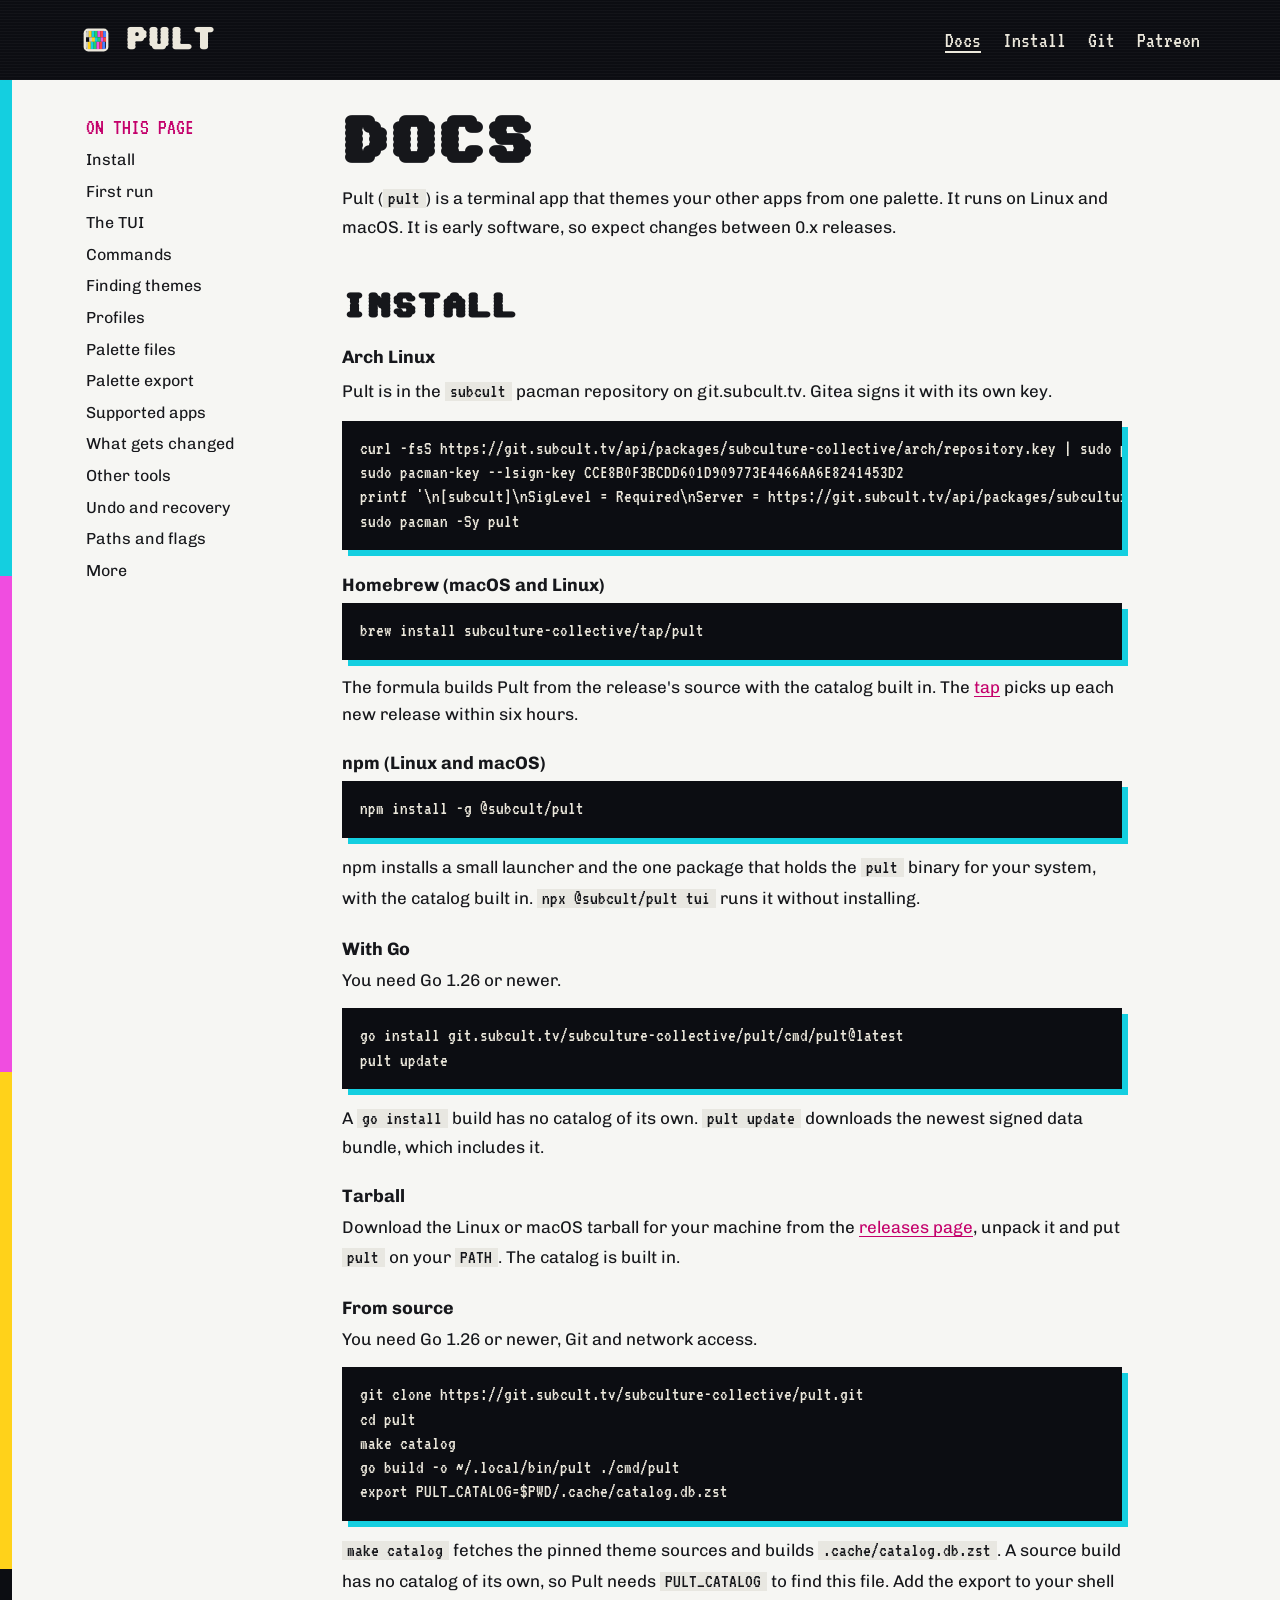
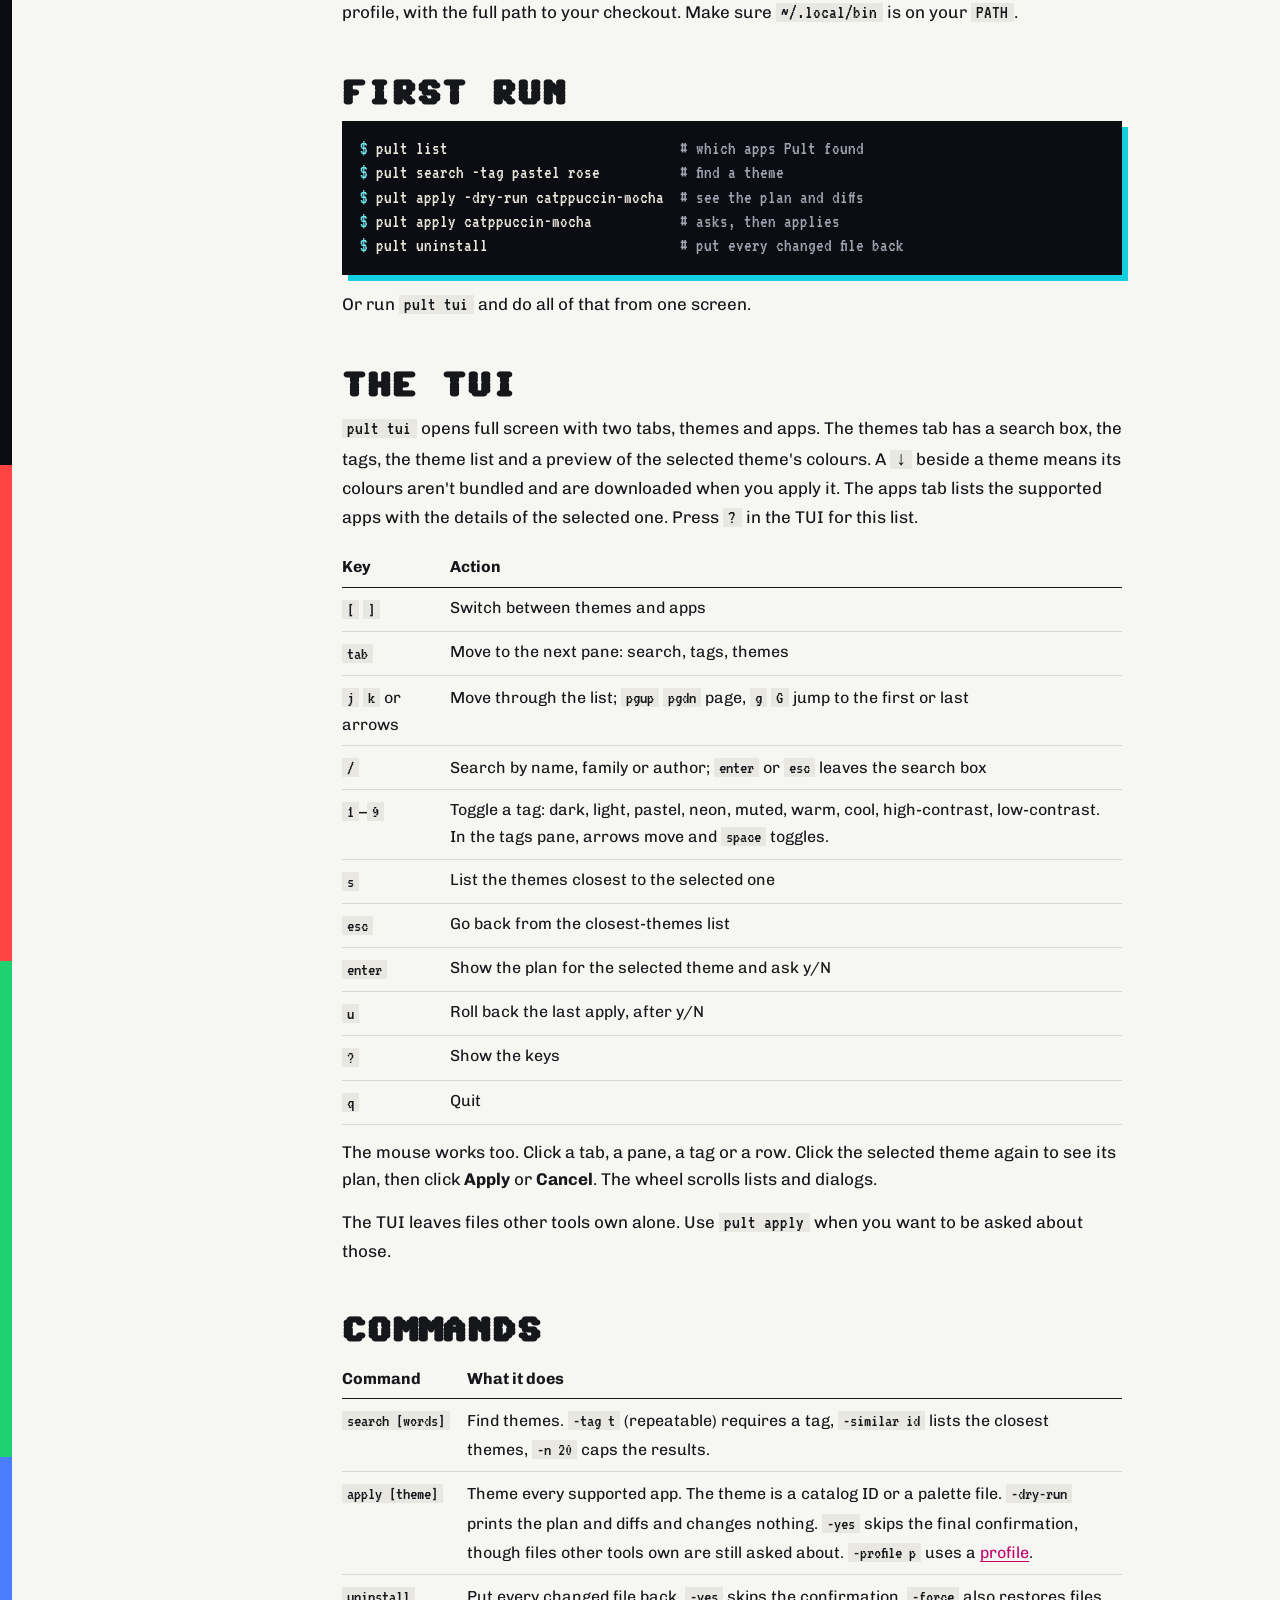
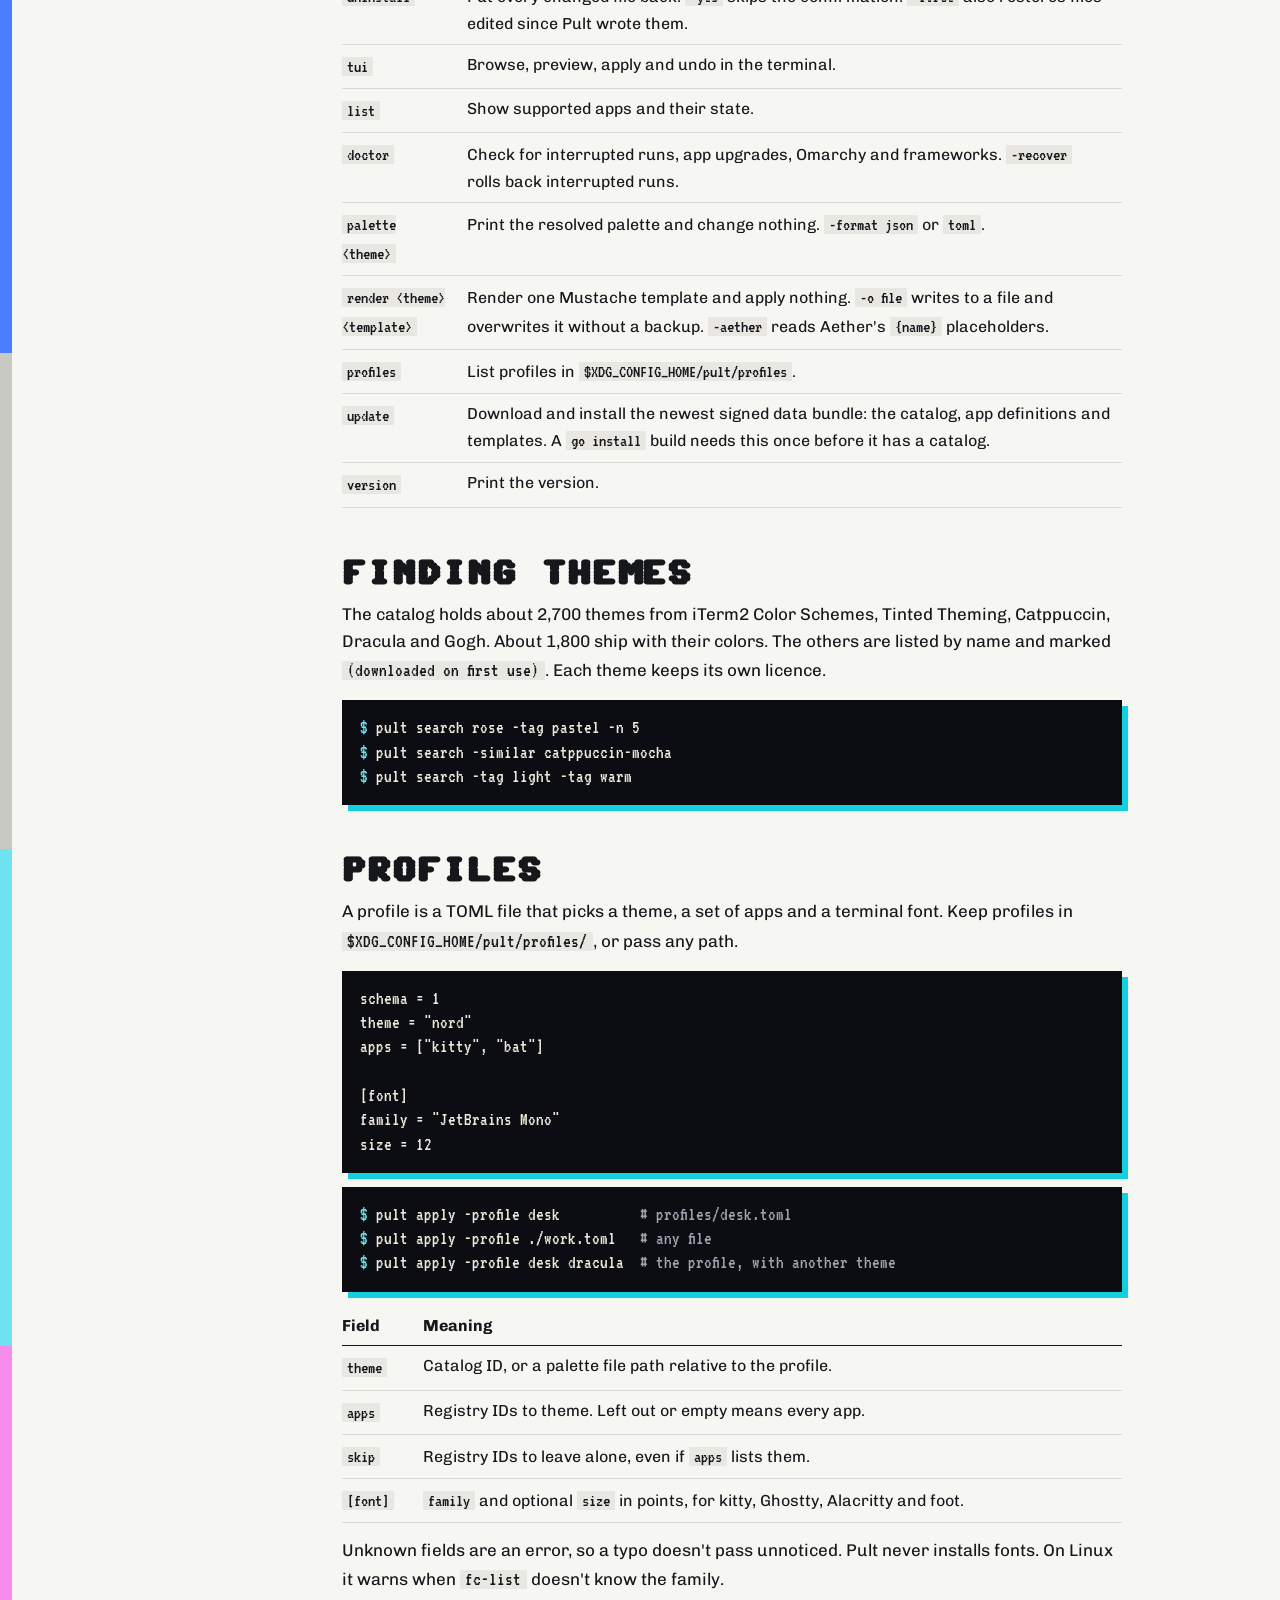
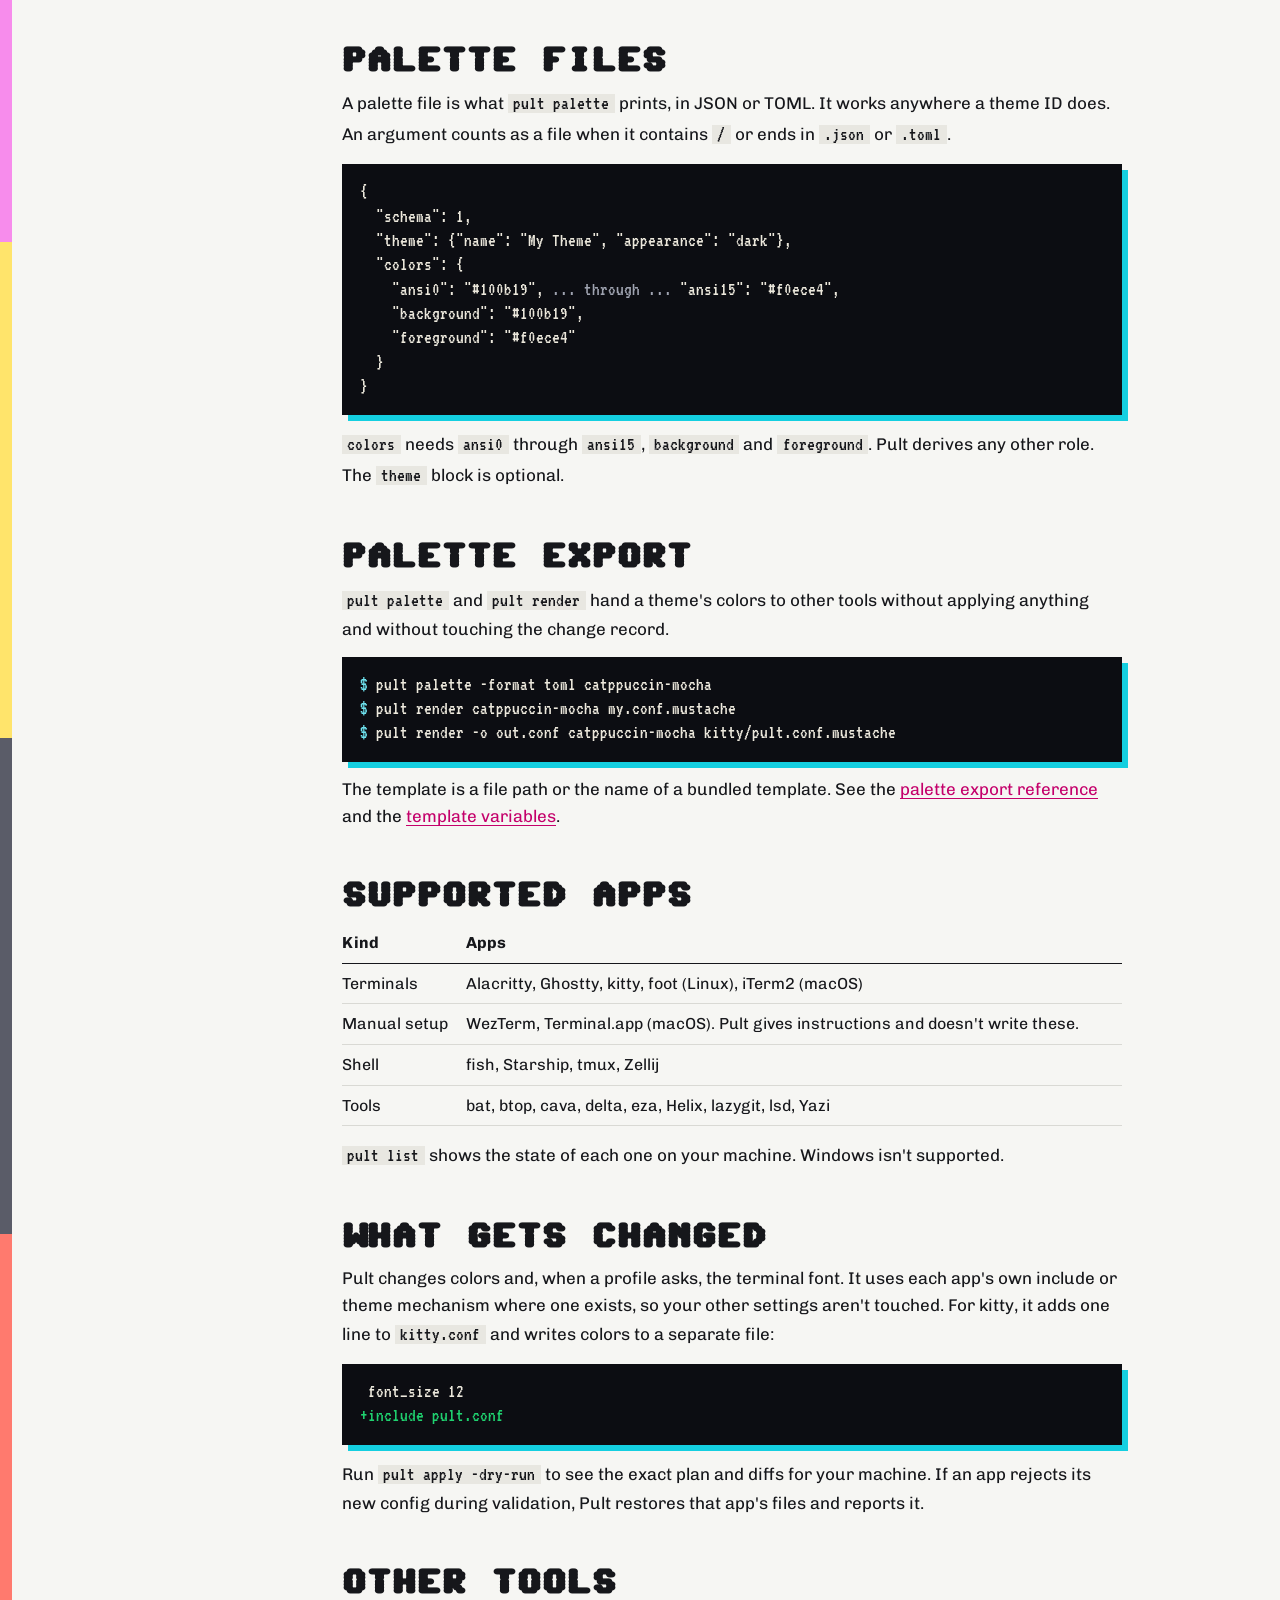
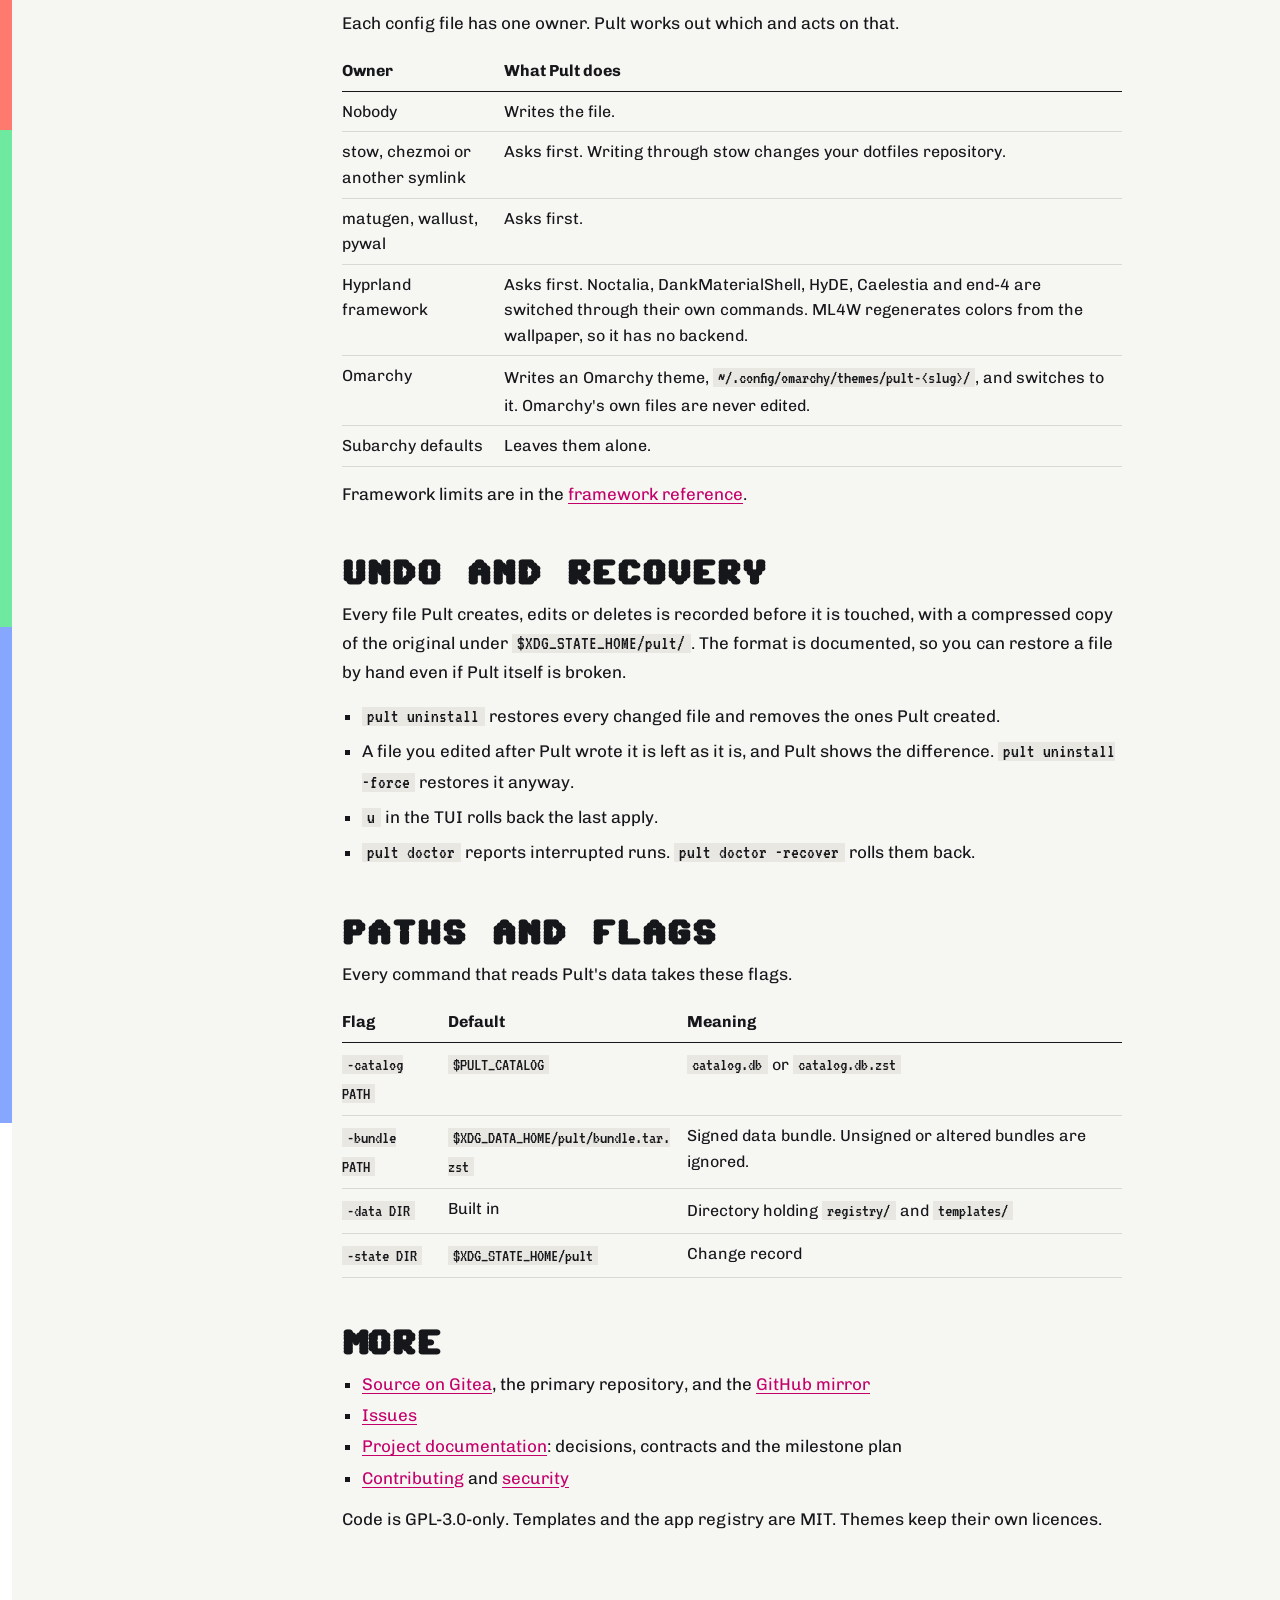
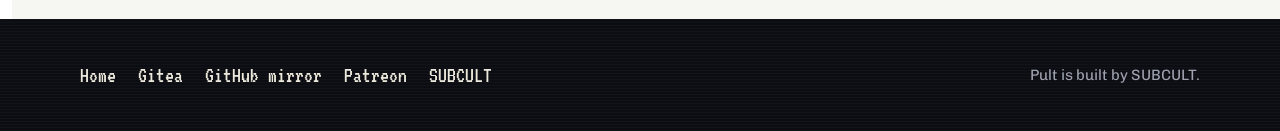
==== commit f3b5f0f5: "docs: install from npm as @subcult/pult 0.3.0 is on npm. The README and docs page show npm install -" ====
--- a/site/docs/index.html
+++ b/site/docs/index.html
@@ -72,6 +72,9 @@
         <h3>Homebrew (macOS and Linux)</h3>
 <pre class="term" tabindex="0">brew install subculture-collective/tap/pult</pre>
         <p>The formula builds Pult from the release's source with the catalog built in. The <a href="https://github.com/subculture-collective/homebrew-tap">tap</a> picks up each new release within six hours.</p>
+        <h3>npm (Linux and macOS)</h3>
+<pre class="term" tabindex="0">npm install -g @subcult/pult</pre>
+        <p>npm installs a small launcher and the one package that holds the <code>pult</code> binary for your system, with the catalog built in. <code>npx @subcult/pult tui</code> runs it without installing.</p>
         <h3>With Go</h3>
         <p>You need Go 1.26 or newer.</p>
 <pre class="term" tabindex="0">go install git.subcult.tv/subculture-collective/pult/cmd/pult@latest
